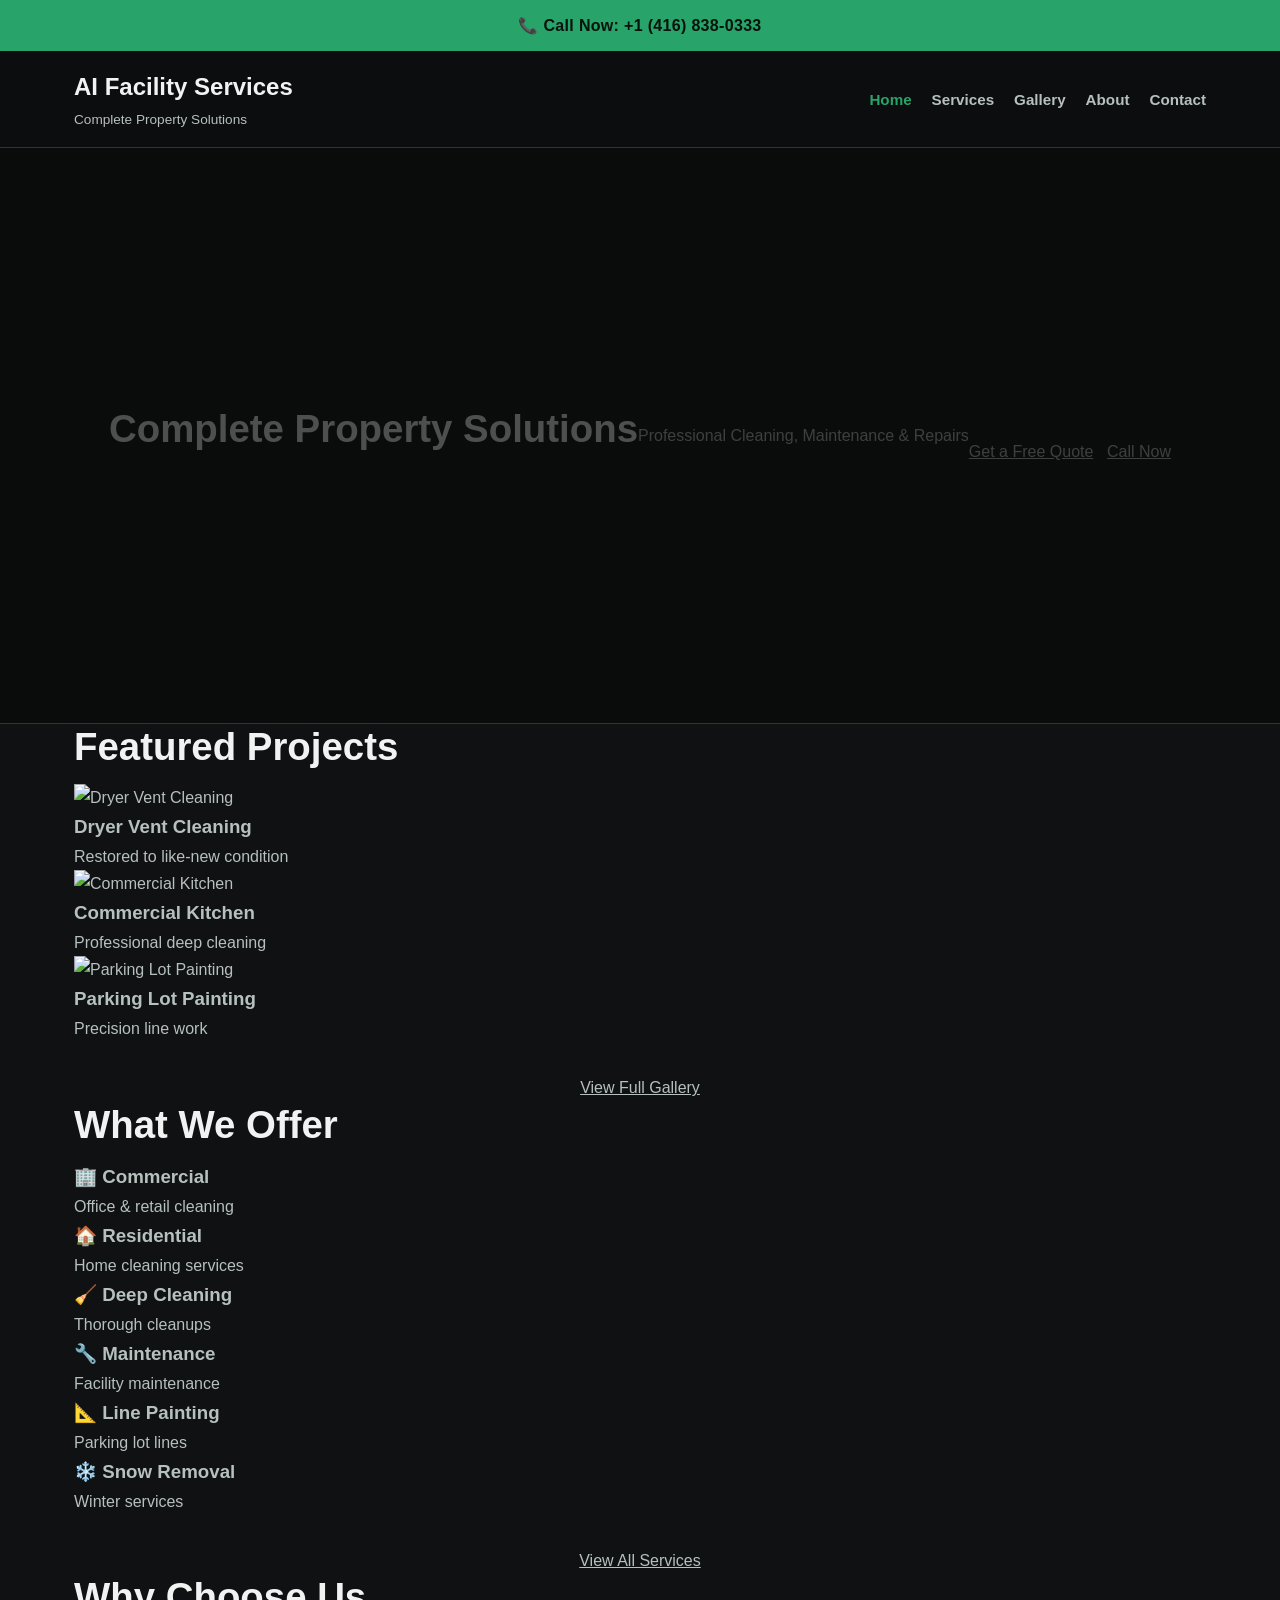
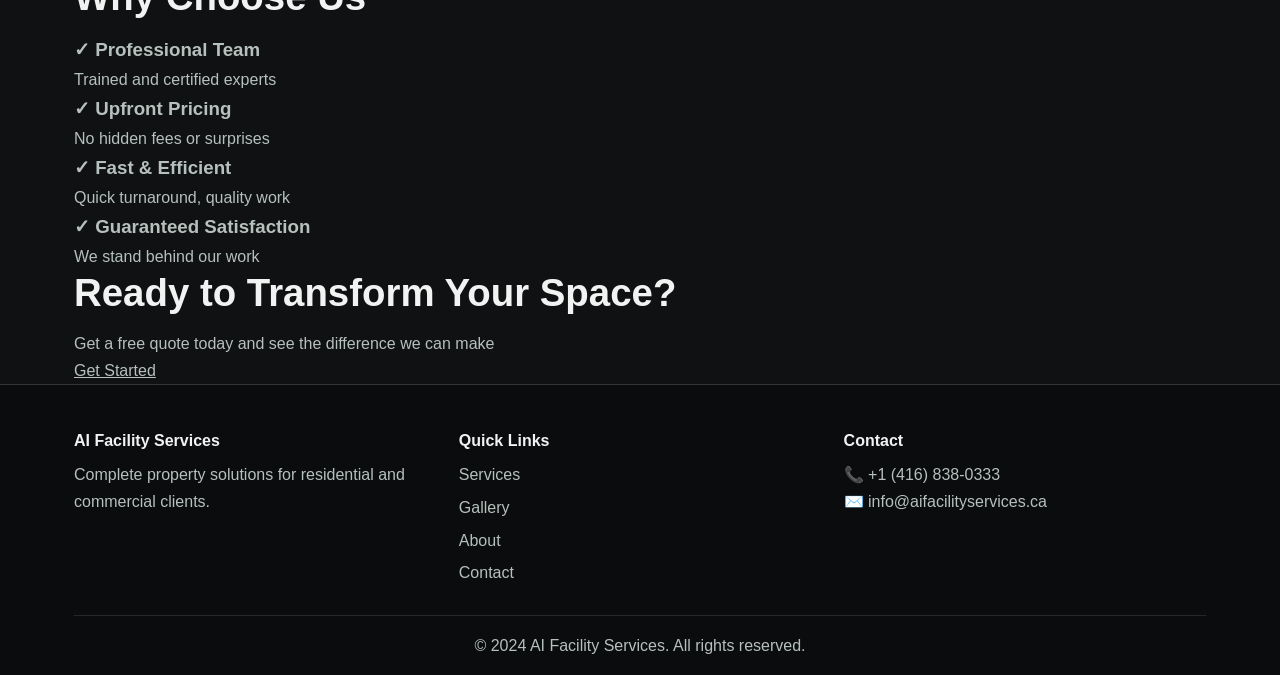
==== index.html @ cb323d96 "chore: point Pages metadata to github.io Co-authored-by: aifacilityservices <328469433+aifacilityser" ====
<!DOCTYPE html>
<html lang="en">
<head>
    <meta charset="UTF-8">
    <meta name="viewport" content="width=device-width, initial-scale=1.0">
    <meta name="description" content="AI Facility Services - Complete property cleaning, maintenance & repairs for residential and commercial clients in the Greater Toronto Area.">
    <meta name="keywords" content="cleaning services, facility maintenance, commercial cleaning, residential cleaning, Toronto, GTA">
    <meta name="author" content="AI Facility Services">
    
    <!-- Open Graph Meta Tags -->
    <meta property="og:title" content="AI Facility Services - Complete Property Solutions">
    <meta property="og:description" content="Professional cleaning, maintenance & repairs for residential and commercial properties in the GTA.">
    <meta property="og:type" content="business.business">
    <meta property="og:url" content="https://aifacilityservices.github.io">
    <meta property="og:site_name" content="AI Facility Services">
    
    <!-- Schema Markup -->
    <script type="application/ld+json">
    {
      "@context": "https://schema.org",
      "@type": "LocalBusiness",
      "name": "AI Facility Services",
      "description": "Complete property cleaning and maintenance services",
      "address": {
        "@type": "PostalAddress",
        "addressRegion": "ON",
        "addressCountry": "CA"
      },
      "telephone": "+1-416-838-0333",
      "email": "info@aifacilityservices.ca",
      "areaServed": ["Toronto", "Greater Toronto Area", "Ontario"],
      "priceRange": "$$"
    }
    </script>

    <title>AI Facility Services - Complete Property Solutions in Toronto</title>
    <link rel="stylesheet" href="css/style.css">
</head>
<body>
    <div class="header-contact">
        <a href="tel:+14168380333">📞 Call Now: +1 (416) 838-0333</a>
    </div>

    <header>
        <nav>
            <div class="logo">
                <h1>AI Facility Services</h1>
                <p class="tagline">Complete Property Solutions</p>
            </div>
            <ul class="nav-menu">
                <li><a href="index.html" class="active">Home</a></li>
                <li><a href="services.html">Services</a></li>
                <li><a href="gallery.html">Gallery</a></li>
                <li><a href="about.html">About</a></li>
                <li><a href="contact.html">Contact</a></li>
            </ul>
        </nav>
    </header>

    <section class="hero">
        <h2>Complete Property Solutions</h2>
        <p>Professional Cleaning, Maintenance & Repairs</p>
        <div class="hero-buttons">
            <a href="contact.html" class="cta-button">Get a Free Quote</a>
            <a href="tel:+14168380333" class="cta-button-secondary">Call Now</a>
        </div>
    </section>

    <section class="featured-work">
        <div class="container">
            <h2>Featured Projects</h2>
            <div class="featured-grid">
                <div class="featured-item">
                    <img src="https://via.placeholder.com/500x350?text=Dryer+Vent+Cleaning" alt="Dryer Vent Cleaning">
                    <h3>Dryer Vent Cleaning</h3>
                    <p>Restored to like-new condition</p>
                </div>
                <div class="featured-item">
                    <img src="https://via.placeholder.com/500x350?text=Commercial+Kitchen" alt="Commercial Kitchen">
                    <h3>Commercial Kitchen</h3>
                    <p>Professional deep cleaning</p>
                </div>
                <div class="featured-item">
                    <img src="https://via.placeholder.com/500x350?text=Parking+Lot+Painting" alt="Parking Lot Painting">
                    <h3>Parking Lot Painting</h3>
                    <p>Precision line work</p>
                </div>
            </div>
            <div style="text-align: center; margin-top: 2rem;">
                <a href="gallery.html" class="cta-button">View Full Gallery</a>
            </div>
        </div>
    </section>

    <section class="quick-services">
        <div class="container">
            <h2>What We Offer</h2>
            <div class="services-preview">
                <div class="service-preview">
                    <h3>🏢 Commercial</h3>
                    <p>Office & retail cleaning</p>
                </div>
                <div class="service-preview">
                    <h3>🏠 Residential</h3>
                    <p>Home cleaning services</p>
                </div>
                <div class="service-preview">
                    <h3>🧹 Deep Cleaning</h3>
                    <p>Thorough cleanups</p>
                </div>
                <div class="service-preview">
                    <h3>🔧 Maintenance</h3>
                    <p>Facility maintenance</p>
                </div>
                <div class="service-preview">
                    <h3>📐 Line Painting</h3>
                    <p>Parking lot lines</p>
                </div>
                <div class="service-preview">
                    <h3>❄️ Snow Removal</h3>
                    <p>Winter services</p>
                </div>
            </div>
            <div style="text-align: center; margin-top: 2rem;">
                <a href="services.html" class="cta-button">View All Services</a>
            </div>
        </div>
    </section>

    <section class="why-choose-us">
        <div class="container">
            <h2>Why Choose Us</h2>
            <div class="benefits">
                <div class="benefit-card">
                    <h3>✓ Professional Team</h3>
                    <p>Trained and certified experts</p>
                </div>
                <div class="benefit-card">
                    <h3>✓ Upfront Pricing</h3>
                    <p>No hidden fees or surprises</p>
                </div>
                <div class="benefit-card">
                    <h3>✓ Fast & Efficient</h3>
                    <p>Quick turnaround, quality work</p>
                </div>
                <div class="benefit-card">
                    <h3>✓ Guaranteed Satisfaction</h3>
                    <p>We stand behind our work</p>
                </div>
            </div>
        </div>
    </section>

    <section class="cta-section">
        <div class="container">
            <h2>Ready to Transform Your Space?</h2>
            <p>Get a free quote today and see the difference we can make</p>
            <a href="contact.html" class="cta-button">Get Started</a>
        </div>
    </section>

    <footer>
        <div class="container">
            <div class="footer-content">
                <div class="footer-section">
                    <h4>AI Facility Services</h4>
                    <p>Complete property solutions for residential and commercial clients.</p>
                </div>
                <div class="footer-section">
                    <h4>Quick Links</h4>
                    <ul>
                        <li><a href="services.html">Services</a></li>
                        <li><a href="gallery.html">Gallery</a></li>
                        <li><a href="about.html">About</a></li>
                        <li><a href="contact.html">Contact</a></li>
                    </ul>
                </div>
                <div class="footer-section">
                    <h4>Contact</h4>
                    <p><a href="tel:+14168380333">📞 +1 (416) 838-0333</a></p>
                    <p><a href="mailto:info@aifacilityservices.ca">✉️ info@aifacilityservices.ca</a></p>
                </div>
            </div>
            <div class="footer-bottom">
                <p>&copy; 2024 AI Facility Services. All rights reserved.</p>
            </div>
        </div>
    </footer>
</body>
</html>
---- css/style.css ----
:root {
    --bg-primary: #0f1112;
    --bg-secondary: #171a1c;
    --bg-tertiary: #1f2326;
    --text-primary: #f0f3f2;
    --text-secondary: #b6c0bc;
    --accent: #28a36a;
    --accent-dark: #1f7f53;
    --border: #2e3438;
    --shadow: 0 12px 35px rgba(0, 0, 0, 0.32);
}

* {
    margin: 0;
    padding: 0;
    box-sizing: border-box;
}

body {
    font-family: 'Segoe UI', Tahoma, Geneva, Verdana, sans-serif;
    line-height: 1.7;
    background: var(--bg-primary);
    color: var(--text-secondary);
}

a {
    color: inherit;
}

.container {
    max-width: 1180px;
    margin: 0 auto;
    padding: 0 1.5rem;
}

.header-contact {
    background: var(--accent);
    color: #07130d;
    text-align: center;
    padding: 0.75rem 1rem;
    font-weight: 700;
    letter-spacing: 0.02em;
}

.header-contact a {
    text-decoration: none;
}

header {
    background: rgba(12, 14, 15, 0.95);
    border-bottom: 1px solid var(--border);
    position: sticky;
    top: 0;
    z-index: 100;
    backdrop-filter: blur(8px);
}

header nav {
    max-width: 1180px;
    margin: 0 auto;
    padding: 1rem 1.5rem;
    display: flex;
    align-items: center;
    justify-content: space-between;
    gap: 1rem;
}

.logo h1 {
    color: var(--text-primary);
    font-size: 1.5rem;
    font-weight: 700;
}

.tagline {
    color: var(--text-secondary);
    font-size: 0.85rem;
}

.nav-menu {
    list-style: none;
    display: flex;
    align-items: center;
    gap: 1.25rem;
}

.nav-menu a {
    text-decoration: none;
    color: var(--text-secondary);
    font-weight: 600;
    font-size: 0.95rem;
    transition: color 0.25s ease;
}

.nav-menu a:hover,
.nav-menu a.active {
    color: var(--accent);
}

.nav-menu a:focus-visible {
    color: var(--accent);
    outline: 2px solid var(--accent);
    outline-offset: 3px;
    border-radius: 0.25rem;
}

.hero,
.page-hero {
    --hero-image: url('https://images.unsplash.com/photo-1520607162513-77705c0f0d4a?auto=format&fit=crop&w=1800&q=80');
    position: relative;
    min-height: 64vh;
    padding: 6rem 1.5rem;
    display: flex;
    align-items: center;
    justify-content: center;
    text-align: center;
    overflow: hidden;
    border-bottom: 1px solid var(--border);
}

.hero-home {
    --hero-image: url('https://images.unsplash.com/photo-1520607162513-77705c0f0d4a?auto=format&fit=crop&w=1800&q=80');
}

.hero::before,
.page-hero::before {
    content: "";
    position: absolute;
    inset: 0;
    background-image: linear-gradient(rgba(7, 10, 9, 0.7), rgba(7, 10, 9, 0.7)), var(--hero-image);
    background-size: cover;
    background-position: center;
}

.hero-content {
    position: relative;
    z-index: 1;
    max-width: 800px;
}

.eyebrow {
    color: #8ad8af;
    text-transform: uppercase;
    letter-spacing: 0.12em;
    font-size: 0.82rem;
    font-weight: 700;
    margin-bottom: 0.85rem;
}

.hero-content h2 {
    color: #ffffff;
    font-size: clamp(2rem, 4.5vw, 3.4rem);
    line-height: 1.15;
    margin-bottom: 1rem;
}

.hero-content p {
    color: #d8e2de;
    font-size: 1.1rem;
}

.hero-buttons {
    display: flex;
    justify-content: center;
    flex-wrap: wrap;
    gap: 0.85rem;
    margin-top: 2rem;
}

.btn {
    display: inline-block;
    padding: 0.9rem 1.5rem;
    border-radius: 0.45rem;
    border: 1px solid transparent;
    text-decoration: none;
    font-weight: 700;
    transition: all 0.25s ease;
}

.btn-primary {
    background: var(--accent);
    color: #07130d;
}

.btn-primary:hover {
    background: #34b978;
    transform: translateY(-1px);
}

.btn-secondary {
    background: transparent;
    border-color: #89bfa2;
    color: #d9efe3;
}

.btn-secondary:hover {
    border-color: var(--accent);
    color: #ffffff;
}

.btn:focus-visible,
.form-submit:focus-visible {
    outline: 2px solid #8ad8af;
    outline-offset: 3px;
}

.section {
    padding: 4.5rem 0;
}

.section-dark {
    background: var(--bg-primary);
}

.section-light {
    background: var(--bg-secondary);
}

.section-cta {
    background: linear-gradient(135deg, #131718 0%, #1d3326 100%);
    text-align: center;
    border-top: 1px solid var(--border);
    border-bottom: 1px solid var(--border);
}

.section-heading {
    max-width: 760px;
    margin: 0 auto 2.4rem;
    text-align: center;
}

h2 {
    color: var(--text-primary);
    font-size: clamp(1.9rem, 3vw, 2.5rem);
    line-height: 1.2;
    margin-bottom: 0.85rem;
}

.section-heading p,
.section-cta p,
p {
    color: var(--text-secondary);
}

.stats-grid,
.service-grid,
.media-grid {
    display: grid;
    grid-template-columns: repeat(auto-fit, minmax(230px, 1fr));
    gap: 1.25rem;
}

.media-grid.two-col {
    grid-template-columns: repeat(auto-fit, minmax(280px, 1fr));
}

.stat-card,
.service-card,
.media-card,
.contact-form,
.contact-panel {
    background: var(--bg-tertiary);
    border: 1px solid var(--border);
    border-radius: 0.8rem;
    box-shadow: var(--shadow);
}

.stat-card,
.service-card {
    padding: 1.4rem;
}

.stat-card h3,
.service-card h3,
.media-content h3 {
    color: var(--text-primary);
    margin-bottom: 0.45rem;
}

.service-card {
    border-top: 3px solid var(--accent);
}

.media-card {
    overflow: hidden;
}

.media-card img {
    width: 100%;
    height: 220px;
    object-fit: cover;
    display: block;
}

.media-card.compact img {
    height: 180px;
}

.media-content {
    padding: 1.2rem;
}

.centered-action {
    text-align: center;
    margin-top: 2rem;
}

.split-layout,
.contact-layout {
    display: grid;
    grid-template-columns: repeat(2, minmax(0, 1fr));
    gap: 1.5rem;
    align-items: start;
}

.feature-list {
    margin: 1rem 0 0 1.1rem;
    color: var(--text-secondary);
}

.contact-panel {
    padding: 1.5rem;
}

.contact-info-list {
    margin: 1rem 0 1.5rem;
}

.contact-info-list a {
    color: #97e2ba;
    text-decoration: none;
}

.contact-info-list a:hover {
    text-decoration: underline;
}

.contact-form {
    padding: 1.5rem;
}

.form-group {
    margin-bottom: 1rem;
}

.form-group label {
    display: block;
    color: #dbe6e1;
    margin-bottom: 0.35rem;
    font-weight: 600;
}

.form-group input,
.form-group select,
.form-group textarea {
    width: 100%;
    background: #131617;
    border: 1px solid #3a4145;
    border-radius: 0.45rem;
    padding: 0.75rem;
    color: #ecf4f0;
    font: inherit;
}

.form-group input:focus,
.form-group select:focus,
.form-group textarea:focus {
    outline: none;
    border-color: var(--accent);
    box-shadow: 0 0 0 2px rgba(40, 163, 106, 0.18);
}

.form-group textarea {
    min-height: 130px;
    resize: vertical;
}

.form-submit {
    width: 100%;
    border: none;
    border-radius: 0.45rem;
    background: var(--accent);
    color: #07130d;
    font-weight: 700;
    font-size: 1rem;
    padding: 0.9rem;
    cursor: pointer;
    transition: background 0.25s ease;
}

.form-submit:hover {
    background: #34b978;
}

.form-note {
    margin-top: 0.9rem;
    font-size: 0.92rem;
}

.noscript-contact-note {
    display: block;
}

.endpoint-form {
    display: none;
}

.form-note a {
    color: #97e2ba;
    text-decoration: none;
}

.form-note a:hover {
    text-decoration: underline;
}

.hidden-field {
    position: absolute;
    left: -10000px;
    width: 1px;
    height: 1px;
    opacity: 0;
}

footer {
    background: #0a0c0d;
    border-top: 1px solid var(--border);
    padding: 2.6rem 0 1rem;
}

.footer-content {
    display: grid;
    grid-template-columns: repeat(auto-fit, minmax(210px, 1fr));
    gap: 1.4rem;
}

.footer-section h4 {
    color: var(--text-primary);
    margin-bottom: 0.45rem;
}

.footer-section p,
.footer-section a {
    color: var(--text-secondary);
    text-decoration: none;
}

.footer-section ul {
    list-style: none;
}

.footer-section li {
    margin-bottom: 0.35rem;
}

.footer-section a:hover {
    color: var(--accent);
}

.footer-bottom {
    margin-top: 1.4rem;
    padding-top: 1rem;
    border-top: 1px solid #23282b;
    color: #8f9894;
    text-align: center;
}

@media (max-width: 900px) {
    header nav {
        flex-direction: column;
        align-items: flex-start;
    }

    .nav-menu {
        flex-wrap: wrap;
    }

    .split-layout,
    .contact-layout {
        grid-template-columns: 1fr;
    }
}

@media (max-width: 640px) {
    .hero,
    .page-hero {
        min-height: 56vh;
        padding: 5rem 1rem;
    }

    .hero-buttons {
        flex-direction: column;
        align-items: stretch;
    }

    .btn {
        text-align: center;
    }
}
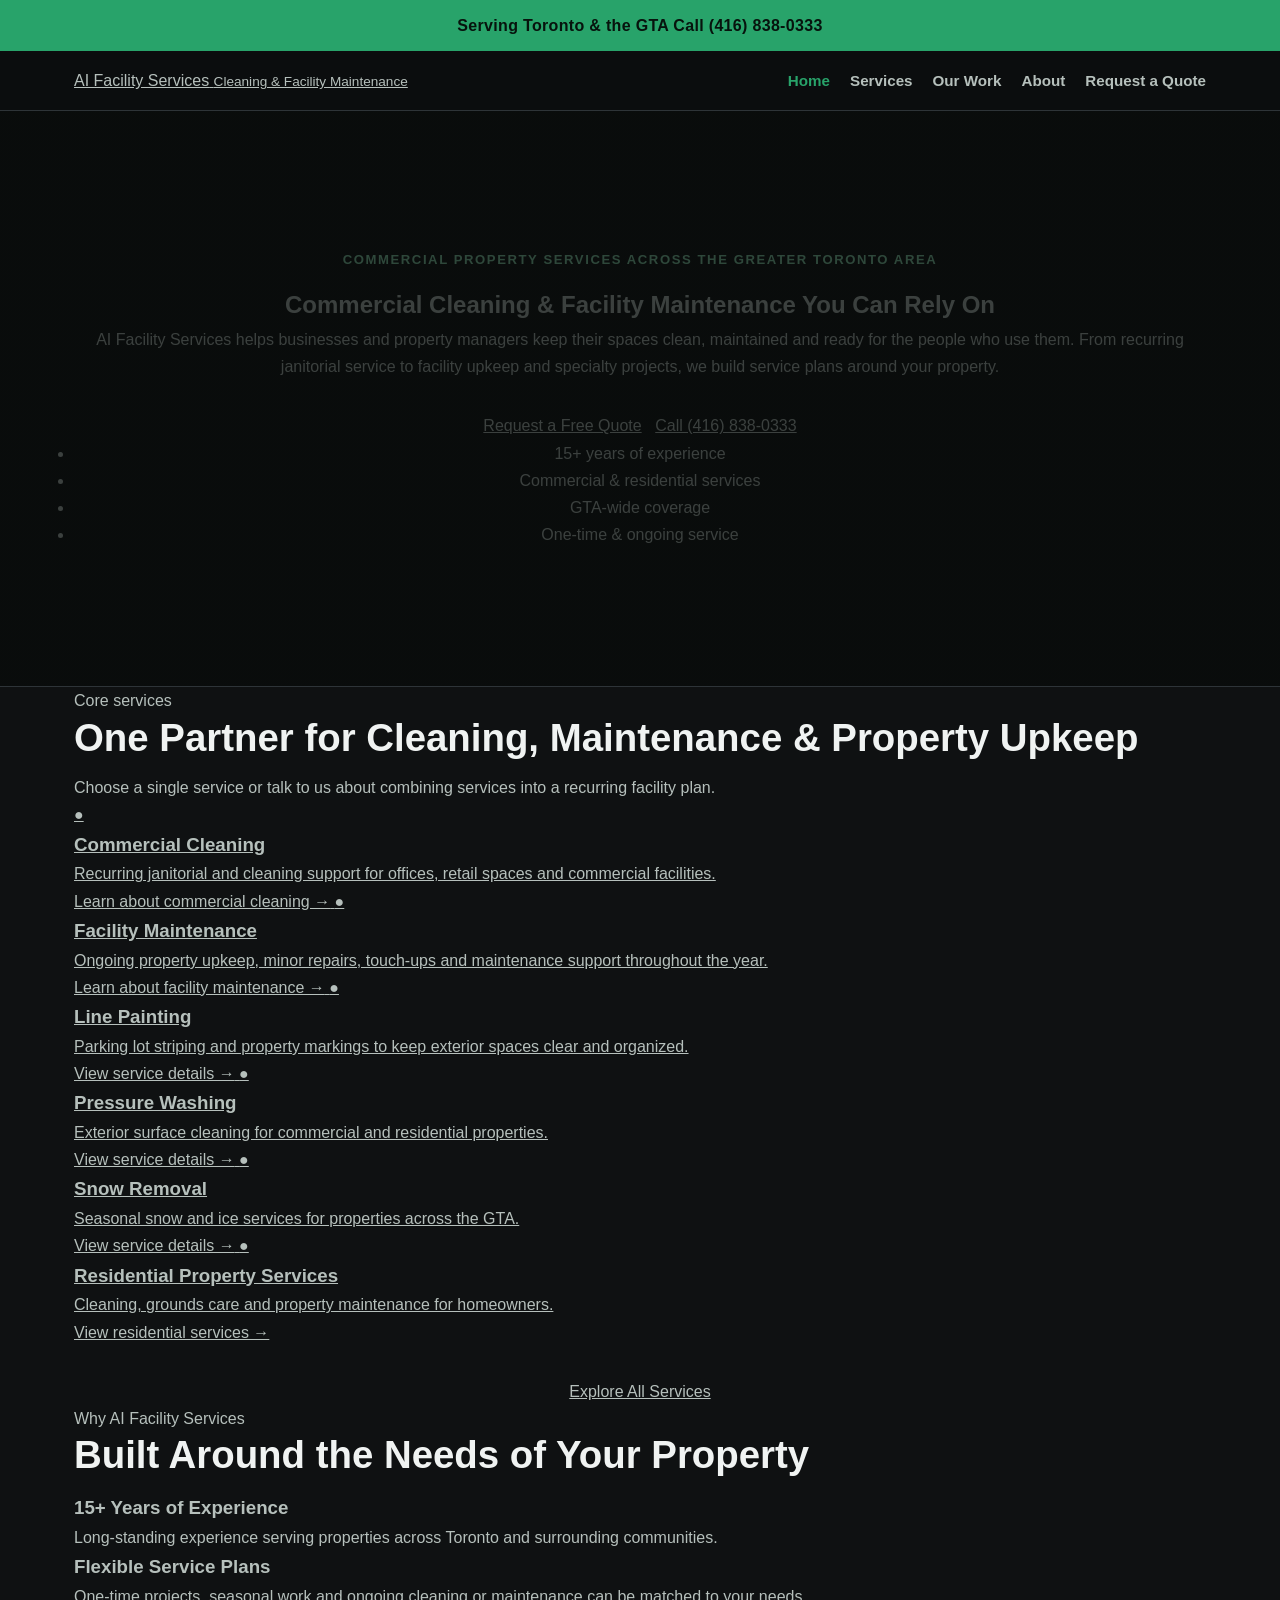
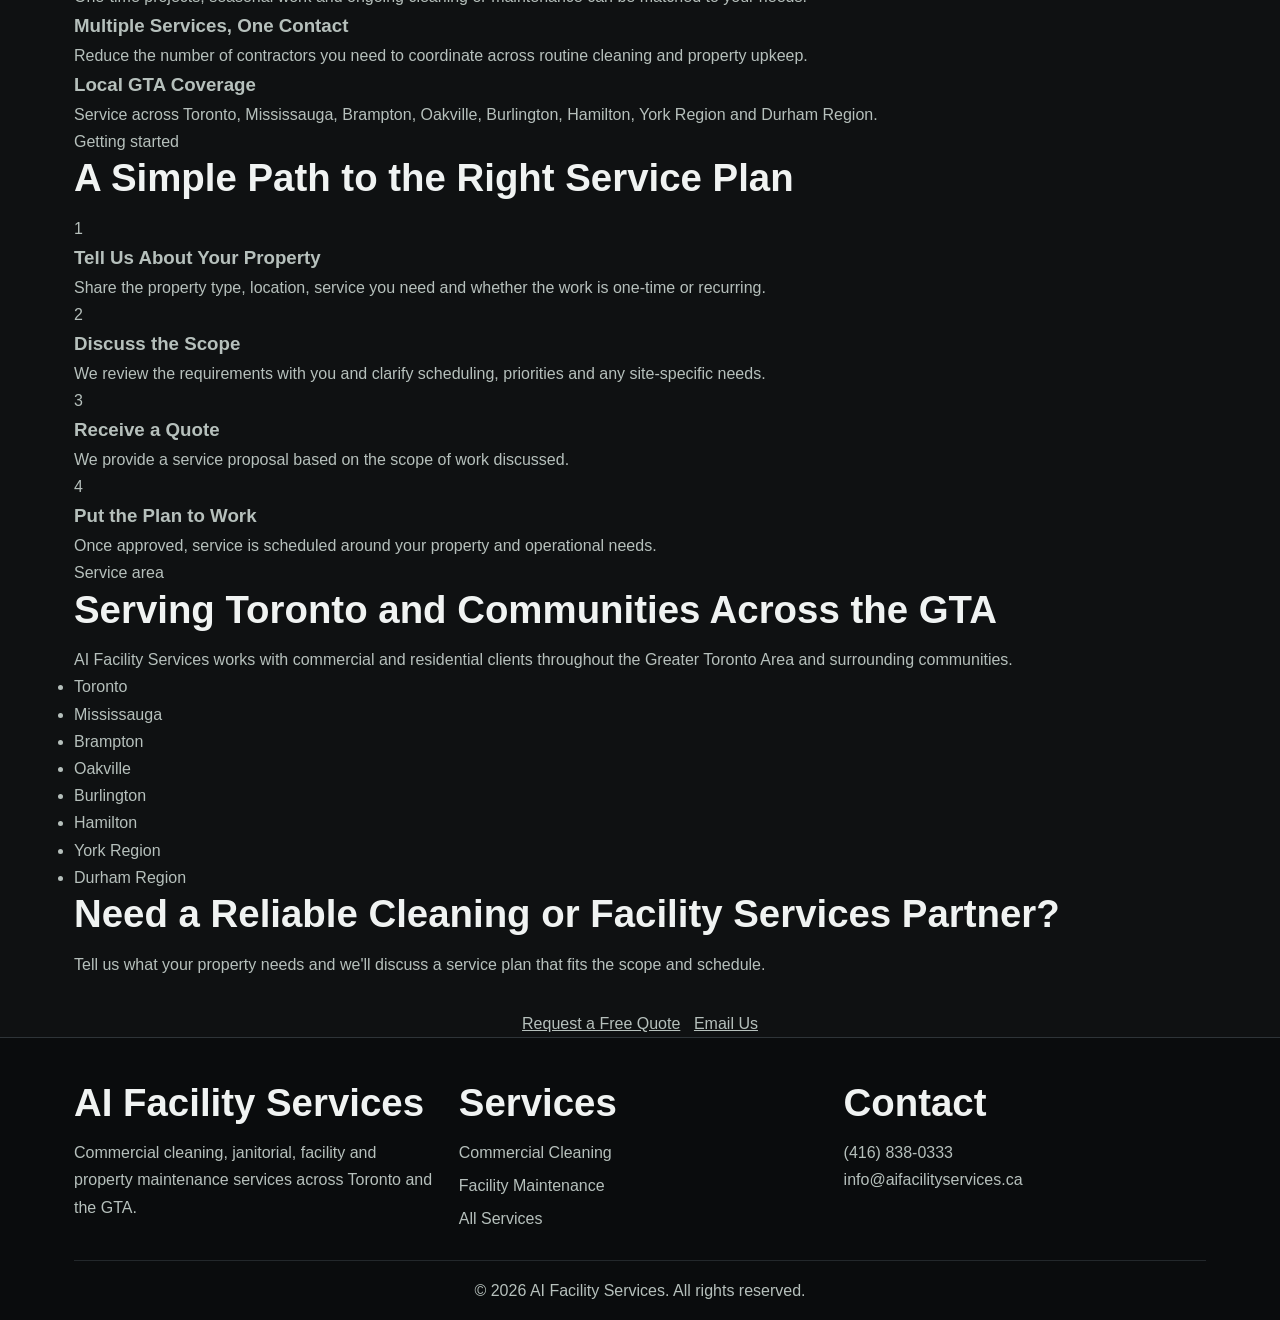
==== commit cd5d7b33: "Rewrite homepage for local SEO and lead conversion" ====
--- a/index.html
+++ b/index.html
@@ -1,188 +1,220 @@
 <!DOCTYPE html>
-<html lang="en">
+<html lang="en-CA">
 <head>
     <meta charset="UTF-8">
     <meta name="viewport" content="width=device-width, initial-scale=1.0">
-    <meta name="description" content="AI Facility Services - Complete property cleaning, maintenance & repairs for residential and commercial clients in the Greater Toronto Area.">
-    <meta name="keywords" content="cleaning services, facility maintenance, commercial cleaning, residential cleaning, Toronto, GTA">
+    <meta name="description" content="AI Facility Services provides commercial cleaning, janitorial and facility maintenance services across Toronto and the GTA, backed by 15+ years of experience.">
     <meta name="author" content="AI Facility Services">
-    
-    <!-- Open Graph Meta Tags -->
-    <meta property="og:title" content="AI Facility Services - Complete Property Solutions">
-    <meta property="og:description" content="Professional cleaning, maintenance & repairs for residential and commercial properties in the GTA.">
-    <meta property="og:type" content="business.business">
-    <meta property="og:url" content="https://aifacilityservices.github.io">
+    <link rel="canonical" href="https://aifacilityservices.ca/">
+
+    <meta property="og:title" content="Commercial Cleaning & Facility Maintenance GTA | AI Facility Services">
+    <meta property="og:description" content="Commercial cleaning, janitorial and facility maintenance services across Toronto and the Greater Toronto Area.">
+    <meta property="og:type" content="website">
+    <meta property="og:url" content="https://aifacilityservices.ca/">
     <meta property="og:site_name" content="AI Facility Services">
-    
-    <!-- Schema Markup -->
+
     <script type="application/ld+json">
     {
       "@context": "https://schema.org",
       "@type": "LocalBusiness",
       "name": "AI Facility Services",
-      "description": "Complete property cleaning and maintenance services",
+      "url": "https://aifacilityservices.ca/",
+      "telephone": "+1-416-838-0333",
+      "email": "info@aifacilityservices.ca",
+      "description": "Commercial cleaning, janitorial, facility and property maintenance services serving Toronto and the Greater Toronto Area.",
       "address": {
         "@type": "PostalAddress",
         "addressRegion": "ON",
         "addressCountry": "CA"
       },
-      "telephone": "+1-416-838-0333",
-      "email": "info@aifacilityservices.ca",
-      "areaServed": ["Toronto", "Greater Toronto Area", "Ontario"],
-      "priceRange": "$$"
+      "areaServed": [
+        "Toronto", "Mississauga", "Brampton", "Oakville", "Burlington", "Hamilton", "York Region", "Durham Region"
+      ],
+      "serviceType": [
+        "Commercial Cleaning", "Janitorial Services", "Facility Maintenance", "Pressure Washing", "Line Painting", "Property Maintenance", "Snow Removal"
+      ]
     }
     </script>
 
-    <title>AI Facility Services - Complete Property Solutions in Toronto</title>
+    <title>Commercial Cleaning & Facility Maintenance GTA | AI Facility Services</title>
     <link rel="stylesheet" href="css/style.css">
 </head>
 <body>
     <div class="header-contact">
-        <a href="tel:+14168380333">📞 Call Now: +1 (416) 838-0333</a>
+        <span>Serving Toronto & the GTA</span>
+        <a href="tel:+14168380333">Call (416) 838-0333</a>
     </div>
 
     <header>
-        <nav>
-            <div class="logo">
-                <h1>AI Facility Services</h1>
-                <p class="tagline">Complete Property Solutions</p>
-            </div>
+        <nav aria-label="Main navigation">
+            <a class="brand" href="index.html" aria-label="AI Facility Services home">
+                <span class="brand-name">AI Facility Services</span>
+                <span class="tagline">Cleaning & Facility Maintenance</span>
+            </a>
             <ul class="nav-menu">
                 <li><a href="index.html" class="active">Home</a></li>
                 <li><a href="services.html">Services</a></li>
-                <li><a href="gallery.html">Gallery</a></li>
+                <li><a href="gallery.html">Our Work</a></li>
                 <li><a href="about.html">About</a></li>
-                <li><a href="contact.html">Contact</a></li>
+                <li><a href="contact.html" class="nav-cta">Request a Quote</a></li>
             </ul>
         </nav>
     </header>
 
-    <section class="hero">
-        <h2>Complete Property Solutions</h2>
-        <p>Professional Cleaning, Maintenance & Repairs</p>
-        <div class="hero-buttons">
-            <a href="contact.html" class="cta-button">Get a Free Quote</a>
-            <a href="tel:+14168380333" class="cta-button-secondary">Call Now</a>
-        </div>
-    </section>
-
-    <section class="featured-work">
-        <div class="container">
-            <h2>Featured Projects</h2>
-            <div class="featured-grid">
-                <div class="featured-item">
-                    <img src="https://via.placeholder.com/500x350?text=Dryer+Vent+Cleaning" alt="Dryer Vent Cleaning">
-                    <h3>Dryer Vent Cleaning</h3>
-                    <p>Restored to like-new condition</p>
-                </div>
-                <div class="featured-item">
-                    <img src="https://via.placeholder.com/500x350?text=Commercial+Kitchen" alt="Commercial Kitchen">
-                    <h3>Commercial Kitchen</h3>
-                    <p>Professional deep cleaning</p>
-                </div>
-                <div class="featured-item">
-                    <img src="https://via.placeholder.com/500x350?text=Parking+Lot+Painting" alt="Parking Lot Painting">
-                    <h3>Parking Lot Painting</h3>
-                    <p>Precision line work</p>
-                </div>
-            </div>
-            <div style="text-align: center; margin-top: 2rem;">
-                <a href="gallery.html" class="cta-button">View Full Gallery</a>
-            </div>
-        </div>
-    </section>
-
-    <section class="quick-services">
-        <div class="container">
-            <h2>What We Offer</h2>
-            <div class="services-preview">
-                <div class="service-preview">
-                    <h3>🏢 Commercial</h3>
-                    <p>Office & retail cleaning</p>
-                </div>
-                <div class="service-preview">
-                    <h3>🏠 Residential</h3>
-                    <p>Home cleaning services</p>
-                </div>
-                <div class="service-preview">
-                    <h3>🧹 Deep Cleaning</h3>
-                    <p>Thorough cleanups</p>
-                </div>
-                <div class="service-preview">
-                    <h3>🔧 Maintenance</h3>
-                    <p>Facility maintenance</p>
-                </div>
-                <div class="service-preview">
-                    <h3>📐 Line Painting</h3>
-                    <p>Parking lot lines</p>
-                </div>
-                <div class="service-preview">
-                    <h3>❄️ Snow Removal</h3>
-                    <p>Winter services</p>
-                </div>
-            </div>
-            <div style="text-align: center; margin-top: 2rem;">
-                <a href="services.html" class="cta-button">View All Services</a>
-            </div>
-        </div>
-    </section>
-
-    <section class="why-choose-us">
-        <div class="container">
-            <h2>Why Choose Us</h2>
-            <div class="benefits">
-                <div class="benefit-card">
-                    <h3>✓ Professional Team</h3>
-                    <p>Trained and certified experts</p>
-                </div>
-                <div class="benefit-card">
-                    <h3>✓ Upfront Pricing</h3>
-                    <p>No hidden fees or surprises</p>
-                </div>
-                <div class="benefit-card">
-                    <h3>✓ Fast & Efficient</h3>
-                    <p>Quick turnaround, quality work</p>
-                </div>
-                <div class="benefit-card">
-                    <h3>✓ Guaranteed Satisfaction</h3>
-                    <p>We stand behind our work</p>
-                </div>
-            </div>
-        </div>
-    </section>
-
-    <section class="cta-section">
-        <div class="container">
-            <h2>Ready to Transform Your Space?</h2>
-            <p>Get a free quote today and see the difference we can make</p>
-            <a href="contact.html" class="cta-button">Get Started</a>
-        </div>
-    </section>
+    <main>
+        <section class="hero">
+            <div class="container hero-inner">
+                <p class="eyebrow">Commercial property services across the Greater Toronto Area</p>
+                <h1>Commercial Cleaning & Facility Maintenance You Can Rely On</h1>
+                <p class="hero-lead">AI Facility Services helps businesses and property managers keep their spaces clean, maintained and ready for the people who use them. From recurring janitorial service to facility upkeep and specialty projects, we build service plans around your property.</p>
+                <div class="hero-buttons">
+                    <a href="contact.html" class="cta-button">Request a Free Quote</a>
+                    <a href="tel:+14168380333" class="cta-button-secondary">Call (416) 838-0333</a>
+                </div>
+                <ul class="trust-list" aria-label="Company highlights">
+                    <li>15+ years of experience</li>
+                    <li>Commercial & residential services</li>
+                    <li>GTA-wide coverage</li>
+                    <li>One-time & ongoing service</li>
+                </ul>
+            </div>
+        </section>
+
+        <section class="quick-services">
+            <div class="container">
+                <p class="section-kicker">Core services</p>
+                <h2>One Partner for Cleaning, Maintenance & Property Upkeep</h2>
+                <p class="section-intro">Choose a single service or talk to us about combining services into a recurring facility plan.</p>
+                <div class="services-preview">
+                    <a class="service-preview" href="commercial-cleaning.html">
+                        <span class="service-icon" aria-hidden="true">●</span>
+                        <h3>Commercial Cleaning</h3>
+                        <p>Recurring janitorial and cleaning support for offices, retail spaces and commercial facilities.</p>
+                        <span class="text-link">Learn about commercial cleaning →</span>
+                    </a>
+                    <a class="service-preview" href="facility-maintenance.html">
+                        <span class="service-icon" aria-hidden="true">●</span>
+                        <h3>Facility Maintenance</h3>
+                        <p>Ongoing property upkeep, minor repairs, touch-ups and maintenance support throughout the year.</p>
+                        <span class="text-link">Learn about facility maintenance →</span>
+                    </a>
+                    <a class="service-preview" href="services.html#line-painting">
+                        <span class="service-icon" aria-hidden="true">●</span>
+                        <h3>Line Painting</h3>
+                        <p>Parking lot striping and property markings to keep exterior spaces clear and organized.</p>
+                        <span class="text-link">View service details →</span>
+                    </a>
+                    <a class="service-preview" href="services.html#pressure-washing">
+                        <span class="service-icon" aria-hidden="true">●</span>
+                        <h3>Pressure Washing</h3>
+                        <p>Exterior surface cleaning for commercial and residential properties.</p>
+                        <span class="text-link">View service details →</span>
+                    </a>
+                    <a class="service-preview" href="services.html#snow-removal">
+                        <span class="service-icon" aria-hidden="true">●</span>
+                        <h3>Snow Removal</h3>
+                        <p>Seasonal snow and ice services for properties across the GTA.</p>
+                        <span class="text-link">View service details →</span>
+                    </a>
+                    <a class="service-preview" href="services.html#residential">
+                        <span class="service-icon" aria-hidden="true">●</span>
+                        <h3>Residential Property Services</h3>
+                        <p>Cleaning, grounds care and property maintenance for homeowners.</p>
+                        <span class="text-link">View residential services →</span>
+                    </a>
+                </div>
+                <div class="centered-action">
+                    <a href="services.html" class="cta-button">Explore All Services</a>
+                </div>
+            </div>
+        </section>
+
+        <section class="why-choose-us">
+            <div class="container">
+                <p class="section-kicker light">Why AI Facility Services</p>
+                <h2>Built Around the Needs of Your Property</h2>
+                <div class="benefits">
+                    <div class="benefit-card">
+                        <h3>15+ Years of Experience</h3>
+                        <p>Long-standing experience serving properties across Toronto and surrounding communities.</p>
+                    </div>
+                    <div class="benefit-card">
+                        <h3>Flexible Service Plans</h3>
+                        <p>One-time projects, seasonal work and ongoing cleaning or maintenance can be matched to your needs.</p>
+                    </div>
+                    <div class="benefit-card">
+                        <h3>Multiple Services, One Contact</h3>
+                        <p>Reduce the number of contractors you need to coordinate across routine cleaning and property upkeep.</p>
+                    </div>
+                    <div class="benefit-card">
+                        <h3>Local GTA Coverage</h3>
+                        <p>Service across Toronto, Mississauga, Brampton, Oakville, Burlington, Hamilton, York Region and Durham Region.</p>
+                    </div>
+                </div>
+            </div>
+        </section>
+
+        <section class="process-section">
+            <div class="container">
+                <p class="section-kicker">Getting started</p>
+                <h2>A Simple Path to the Right Service Plan</h2>
+                <div class="process-grid">
+                    <div class="process-step"><span>1</span><h3>Tell Us About Your Property</h3><p>Share the property type, location, service you need and whether the work is one-time or recurring.</p></div>
+                    <div class="process-step"><span>2</span><h3>Discuss the Scope</h3><p>We review the requirements with you and clarify scheduling, priorities and any site-specific needs.</p></div>
+                    <div class="process-step"><span>3</span><h3>Receive a Quote</h3><p>We provide a service proposal based on the scope of work discussed.</p></div>
+                    <div class="process-step"><span>4</span><h3>Put the Plan to Work</h3><p>Once approved, service is scheduled around your property and operational needs.</p></div>
+                </div>
+            </div>
+        </section>
+
+        <section class="service-area-section">
+            <div class="container service-area-grid">
+                <div>
+                    <p class="section-kicker">Service area</p>
+                    <h2>Serving Toronto and Communities Across the GTA</h2>
+                    <p>AI Facility Services works with commercial and residential clients throughout the Greater Toronto Area and surrounding communities.</p>
+                </div>
+                <ul class="area-list">
+                    <li>Toronto</li><li>Mississauga</li><li>Brampton</li><li>Oakville</li><li>Burlington</li><li>Hamilton</li><li>York Region</li><li>Durham Region</li>
+                </ul>
+            </div>
+        </section>
+
+        <section class="cta-section">
+            <div class="container">
+                <h2>Need a Reliable Cleaning or Facility Services Partner?</h2>
+                <p>Tell us what your property needs and we'll discuss a service plan that fits the scope and schedule.</p>
+                <div class="hero-buttons">
+                    <a href="contact.html" class="cta-button cta-on-blue">Request a Free Quote</a>
+                    <a href="mailto:info@aifacilityservices.ca" class="cta-button-secondary">Email Us</a>
+                </div>
+            </div>
+        </section>
+    </main>
 
     <footer>
         <div class="container">
             <div class="footer-content">
                 <div class="footer-section">
-                    <h4>AI Facility Services</h4>
-                    <p>Complete property solutions for residential and commercial clients.</p>
+                    <h2>AI Facility Services</h2>
+                    <p>Commercial cleaning, janitorial, facility and property maintenance services across Toronto and the GTA.</p>
                 </div>
                 <div class="footer-section">
-                    <h4>Quick Links</h4>
+                    <h2>Services</h2>
                     <ul>
-                        <li><a href="services.html">Services</a></li>
-                        <li><a href="gallery.html">Gallery</a></li>
-                        <li><a href="about.html">About</a></li>
-                        <li><a href="contact.html">Contact</a></li>
+                        <li><a href="commercial-cleaning.html">Commercial Cleaning</a></li>
+                        <li><a href="facility-maintenance.html">Facility Maintenance</a></li>
+                        <li><a href="services.html">All Services</a></li>
                     </ul>
                 </div>
                 <div class="footer-section">
-                    <h4>Contact</h4>
-                    <p><a href="tel:+14168380333">📞 +1 (416) 838-0333</a></p>
-                    <p><a href="mailto:info@aifacilityservices.ca">✉️ info@aifacilityservices.ca</a></p>
+                    <h2>Contact</h2>
+                    <p><a href="tel:+14168380333">(416) 838-0333</a></p>
+                    <p><a href="mailto:info@aifacilityservices.ca">info@aifacilityservices.ca</a></p>
                 </div>
             </div>
             <div class="footer-bottom">
-                <p>&copy; 2024 AI Facility Services. All rights reserved.</p>
+                <p>&copy; 2026 AI Facility Services. All rights reserved.</p>
             </div>
         </div>
     </footer>
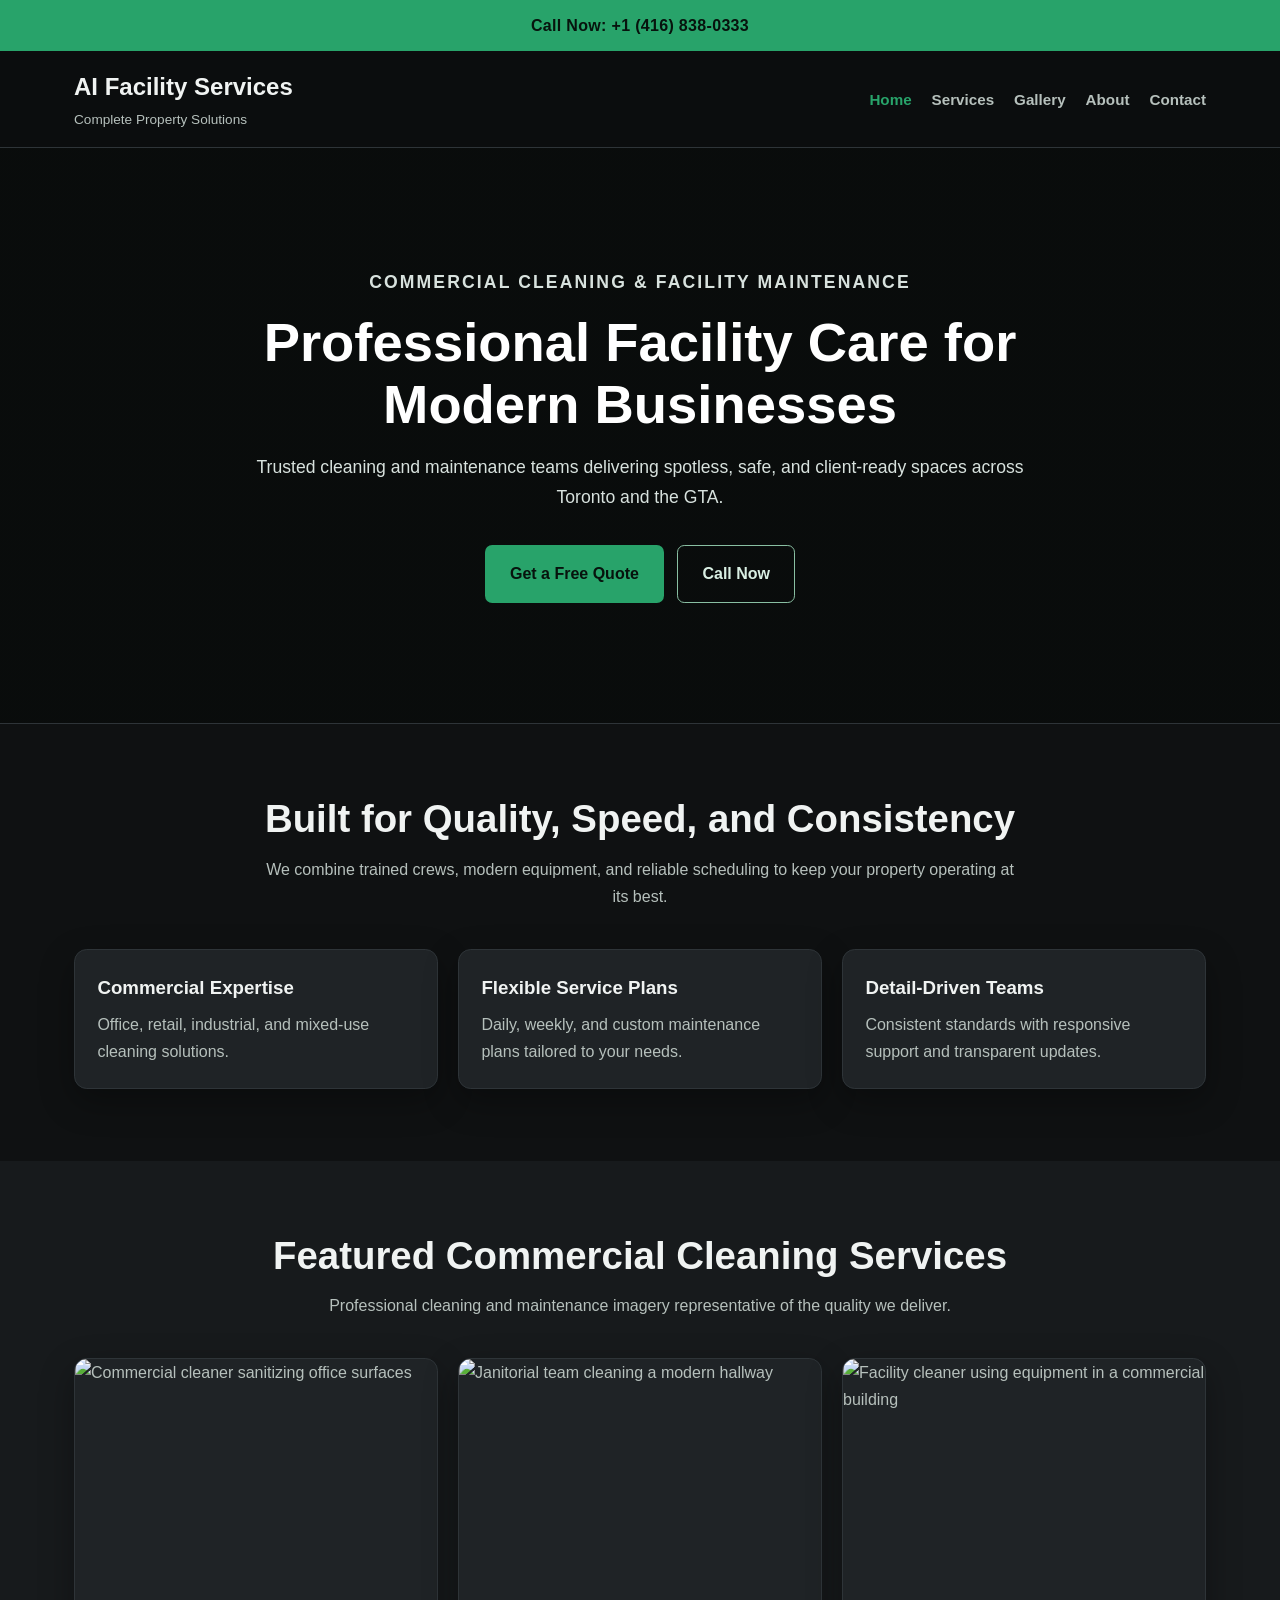
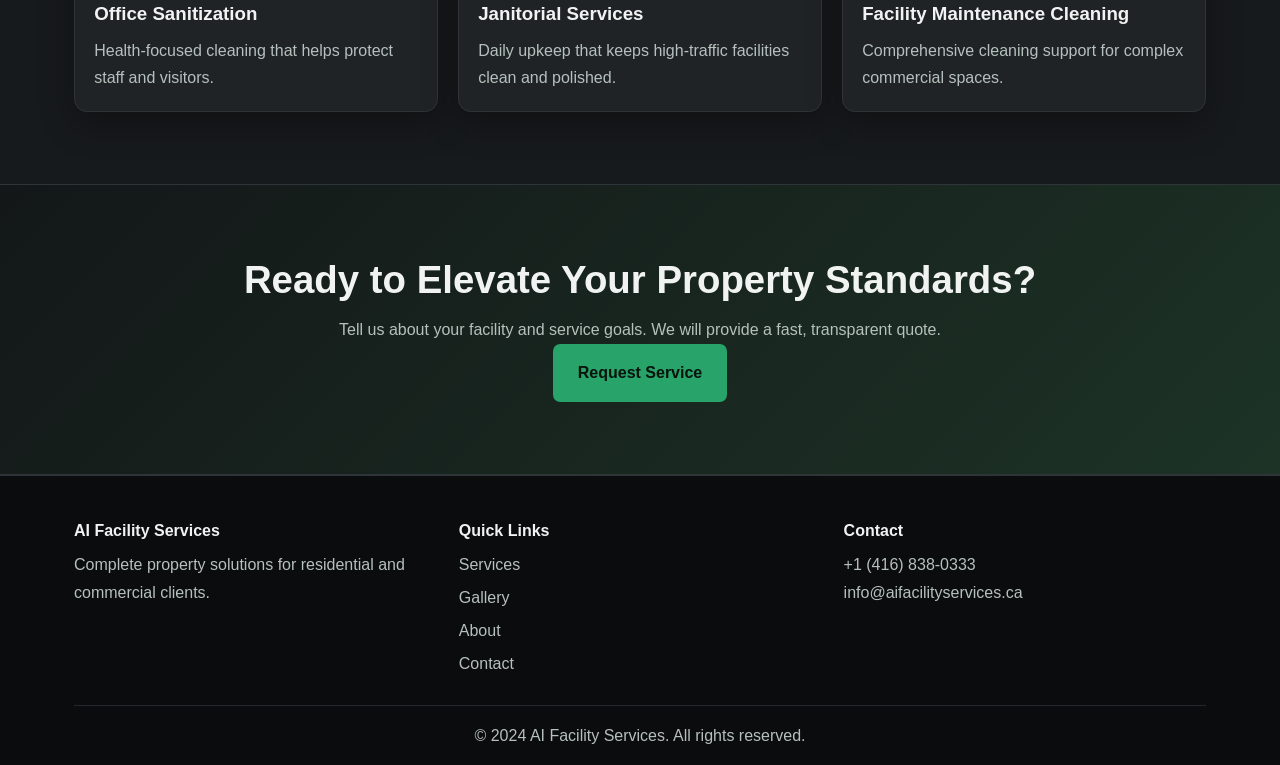
==== commit e53d2db8: "Merge pull request #1 from aifacilityservices/copilot/redesign-website-appearance Redesign site with" ====
--- a/index.html
+++ b/index.html
@@ -1,16 +1,16 @@
 <!DOCTYPE html>
-<html lang="en-CA">
+<html lang="en">
 <head>
     <meta charset="UTF-8">
     <meta name="viewport" content="width=device-width, initial-scale=1.0">
-    <meta name="description" content="AI Facility Services provides commercial cleaning, janitorial and facility maintenance services across Toronto and the GTA, backed by 15+ years of experience.">
+    <meta name="description" content="AI Facility Services - Complete property cleaning, maintenance & repairs for residential and commercial clients in the Greater Toronto Area.">
+    <meta name="keywords" content="cleaning services, facility maintenance, commercial cleaning, residential cleaning, Toronto, GTA">
     <meta name="author" content="AI Facility Services">
-    <link rel="canonical" href="https://aifacilityservices.ca/">
 
-    <meta property="og:title" content="Commercial Cleaning & Facility Maintenance GTA | AI Facility Services">
-    <meta property="og:description" content="Commercial cleaning, janitorial and facility maintenance services across Toronto and the Greater Toronto Area.">
-    <meta property="og:type" content="website">
-    <meta property="og:url" content="https://aifacilityservices.ca/">
+    <meta property="og:title" content="AI Facility Services - Complete Property Solutions">
+    <meta property="og:description" content="Professional cleaning, maintenance & repairs for residential and commercial properties in the GTA.">
+    <meta property="og:type" content="business.business">
+    <meta property="og:url" content="https://aifacilityservices.ca">
     <meta property="og:site_name" content="AI Facility Services">
 
     <script type="application/ld+json">
@@ -18,205 +18,144 @@
       "@context": "https://schema.org",
       "@type": "LocalBusiness",
       "name": "AI Facility Services",
-      "url": "https://aifacilityservices.ca/",
-      "telephone": "+1-416-838-0333",
-      "email": "info@aifacilityservices.ca",
-      "description": "Commercial cleaning, janitorial, facility and property maintenance services serving Toronto and the Greater Toronto Area.",
+      "description": "Complete property cleaning and maintenance services",
       "address": {
         "@type": "PostalAddress",
         "addressRegion": "ON",
         "addressCountry": "CA"
       },
-      "areaServed": [
-        "Toronto", "Mississauga", "Brampton", "Oakville", "Burlington", "Hamilton", "York Region", "Durham Region"
-      ],
-      "serviceType": [
-        "Commercial Cleaning", "Janitorial Services", "Facility Maintenance", "Pressure Washing", "Line Painting", "Property Maintenance", "Snow Removal"
-      ]
+      "telephone": "+1-416-838-0333",
+      "email": "info@aifacilityservices.ca",
+      "areaServed": ["Toronto", "Greater Toronto Area", "Ontario"],
+      "priceRange": "$$"
     }
     </script>
 
-    <title>Commercial Cleaning & Facility Maintenance GTA | AI Facility Services</title>
+    <title>AI Facility Services - Complete Property Solutions in Toronto</title>
     <link rel="stylesheet" href="css/style.css">
 </head>
 <body>
     <div class="header-contact">
-        <span>Serving Toronto & the GTA</span>
-        <a href="tel:+14168380333">Call (416) 838-0333</a>
+        <a href="tel:+14168380333">Call Now: +1 (416) 838-0333</a>
     </div>
 
     <header>
-        <nav aria-label="Main navigation">
-            <a class="brand" href="index.html" aria-label="AI Facility Services home">
-                <span class="brand-name">AI Facility Services</span>
-                <span class="tagline">Cleaning & Facility Maintenance</span>
-            </a>
+        <nav>
+            <div class="logo">
+                <h1>AI Facility Services</h1>
+                <p class="tagline">Complete Property Solutions</p>
+            </div>
             <ul class="nav-menu">
                 <li><a href="index.html" class="active">Home</a></li>
                 <li><a href="services.html">Services</a></li>
-                <li><a href="gallery.html">Our Work</a></li>
+                <li><a href="gallery.html">Gallery</a></li>
                 <li><a href="about.html">About</a></li>
-                <li><a href="contact.html" class="nav-cta">Request a Quote</a></li>
+                <li><a href="contact.html">Contact</a></li>
             </ul>
         </nav>
     </header>
 
-    <main>
-        <section class="hero">
-            <div class="container hero-inner">
-                <p class="eyebrow">Commercial property services across the Greater Toronto Area</p>
-                <h1>Commercial Cleaning & Facility Maintenance You Can Rely On</h1>
-                <p class="hero-lead">AI Facility Services helps businesses and property managers keep their spaces clean, maintained and ready for the people who use them. From recurring janitorial service to facility upkeep and specialty projects, we build service plans around your property.</p>
-                <div class="hero-buttons">
-                    <a href="contact.html" class="cta-button">Request a Free Quote</a>
-                    <a href="tel:+14168380333" class="cta-button-secondary">Call (416) 838-0333</a>
+    <section class="hero hero-home">
+        <div class="hero-content">
+            <p class="eyebrow">Commercial Cleaning & Facility Maintenance</p>
+            <h2>Professional Facility Care for Modern Businesses</h2>
+            <p>Trusted cleaning and maintenance teams delivering spotless, safe, and client-ready spaces across Toronto and the GTA.</p>
+            <div class="hero-buttons">
+                <a href="contact.html" class="btn btn-primary">Get a Free Quote</a>
+                <a href="tel:+14168380333" class="btn btn-secondary">Call Now</a>
+            </div>
+        </div>
+    </section>
+
+    <section class="section section-dark">
+        <div class="container">
+            <div class="section-heading">
+                <h2>Built for Quality, Speed, and Consistency</h2>
+                <p>We combine trained crews, modern equipment, and reliable scheduling to keep your property operating at its best.</p>
+            </div>
+            <div class="stats-grid">
+                <div class="stat-card">
+                    <h3>Commercial Expertise</h3>
+                    <p>Office, retail, industrial, and mixed-use cleaning solutions.</p>
                 </div>
-                <ul class="trust-list" aria-label="Company highlights">
-                    <li>15+ years of experience</li>
-                    <li>Commercial & residential services</li>
-                    <li>GTA-wide coverage</li>
-                    <li>One-time & ongoing service</li>
-                </ul>
-            </div>
-        </section>
-
-        <section class="quick-services">
-            <div class="container">
-                <p class="section-kicker">Core services</p>
-                <h2>One Partner for Cleaning, Maintenance & Property Upkeep</h2>
-                <p class="section-intro">Choose a single service or talk to us about combining services into a recurring facility plan.</p>
-                <div class="services-preview">
-                    <a class="service-preview" href="commercial-cleaning.html">
-                        <span class="service-icon" aria-hidden="true">●</span>
-                        <h3>Commercial Cleaning</h3>
-                        <p>Recurring janitorial and cleaning support for offices, retail spaces and commercial facilities.</p>
-                        <span class="text-link">Learn about commercial cleaning →</span>
-                    </a>
-                    <a class="service-preview" href="facility-maintenance.html">
-                        <span class="service-icon" aria-hidden="true">●</span>
-                        <h3>Facility Maintenance</h3>
-                        <p>Ongoing property upkeep, minor repairs, touch-ups and maintenance support throughout the year.</p>
-                        <span class="text-link">Learn about facility maintenance →</span>
-                    </a>
-                    <a class="service-preview" href="services.html#line-painting">
-                        <span class="service-icon" aria-hidden="true">●</span>
-                        <h3>Line Painting</h3>
-                        <p>Parking lot striping and property markings to keep exterior spaces clear and organized.</p>
-                        <span class="text-link">View service details →</span>
-                    </a>
-                    <a class="service-preview" href="services.html#pressure-washing">
-                        <span class="service-icon" aria-hidden="true">●</span>
-                        <h3>Pressure Washing</h3>
-                        <p>Exterior surface cleaning for commercial and residential properties.</p>
-                        <span class="text-link">View service details →</span>
-                    </a>
-                    <a class="service-preview" href="services.html#snow-removal">
-                        <span class="service-icon" aria-hidden="true">●</span>
-                        <h3>Snow Removal</h3>
-                        <p>Seasonal snow and ice services for properties across the GTA.</p>
-                        <span class="text-link">View service details →</span>
-                    </a>
-                    <a class="service-preview" href="services.html#residential">
-                        <span class="service-icon" aria-hidden="true">●</span>
-                        <h3>Residential Property Services</h3>
-                        <p>Cleaning, grounds care and property maintenance for homeowners.</p>
-                        <span class="text-link">View residential services →</span>
-                    </a>
+                <div class="stat-card">
+                    <h3>Flexible Service Plans</h3>
+                    <p>Daily, weekly, and custom maintenance plans tailored to your needs.</p>
                 </div>
-                <div class="centered-action">
-                    <a href="services.html" class="cta-button">Explore All Services</a>
+                <div class="stat-card">
+                    <h3>Detail-Driven Teams</h3>
+                    <p>Consistent standards with responsive support and transparent updates.</p>
                 </div>
             </div>
-        </section>
+        </div>
+    </section>
 
-        <section class="why-choose-us">
-            <div class="container">
-                <p class="section-kicker light">Why AI Facility Services</p>
-                <h2>Built Around the Needs of Your Property</h2>
-                <div class="benefits">
-                    <div class="benefit-card">
-                        <h3>15+ Years of Experience</h3>
-                        <p>Long-standing experience serving properties across Toronto and surrounding communities.</p>
+    <section class="section section-light">
+        <div class="container">
+            <div class="section-heading">
+                <h2>Featured Commercial Cleaning Services</h2>
+                <p>Professional cleaning and maintenance imagery representative of the quality we deliver.</p>
+            </div>
+            <div class="media-grid">
+                <article class="media-card">
+                    <img src="https://images.unsplash.com/photo-1581578731548-c64695cc6952?auto=format&fit=crop&w=1200&q=80" alt="Commercial cleaner sanitizing office surfaces">
+                    <div class="media-content">
+                        <h3>Office Sanitization</h3>
+                        <p>Health-focused cleaning that helps protect staff and visitors.</p>
                     </div>
-                    <div class="benefit-card">
-                        <h3>Flexible Service Plans</h3>
-                        <p>One-time projects, seasonal work and ongoing cleaning or maintenance can be matched to your needs.</p>
+                </article>
+                <article class="media-card">
+                    <img src="https://images.unsplash.com/photo-1527515637462-cff94eecc1ac?auto=format&fit=crop&w=1200&q=80" alt="Janitorial team cleaning a modern hallway">
+                    <div class="media-content">
+                        <h3>Janitorial Services</h3>
+                        <p>Daily upkeep that keeps high-traffic facilities clean and polished.</p>
                     </div>
-                    <div class="benefit-card">
-                        <h3>Multiple Services, One Contact</h3>
-                        <p>Reduce the number of contractors you need to coordinate across routine cleaning and property upkeep.</p>
+                </article>
+                <article class="media-card">
+                    <img src="https://images.unsplash.com/photo-1603712725038-e9334ae8f39f?auto=format&fit=crop&w=1200&q=80" alt="Facility cleaner using equipment in a commercial building">
+                    <div class="media-content">
+                        <h3>Facility Maintenance Cleaning</h3>
+                        <p>Comprehensive cleaning support for complex commercial spaces.</p>
                     </div>
-                    <div class="benefit-card">
-                        <h3>Local GTA Coverage</h3>
-                        <p>Service across Toronto, Mississauga, Brampton, Oakville, Burlington, Hamilton, York Region and Durham Region.</p>
-                    </div>
-                </div>
+                </article>
             </div>
-        </section>
+        </div>
+    </section>
 
-        <section class="process-section">
-            <div class="container">
-                <p class="section-kicker">Getting started</p>
-                <h2>A Simple Path to the Right Service Plan</h2>
-                <div class="process-grid">
-                    <div class="process-step"><span>1</span><h3>Tell Us About Your Property</h3><p>Share the property type, location, service you need and whether the work is one-time or recurring.</p></div>
-                    <div class="process-step"><span>2</span><h3>Discuss the Scope</h3><p>We review the requirements with you and clarify scheduling, priorities and any site-specific needs.</p></div>
-                    <div class="process-step"><span>3</span><h3>Receive a Quote</h3><p>We provide a service proposal based on the scope of work discussed.</p></div>
-                    <div class="process-step"><span>4</span><h3>Put the Plan to Work</h3><p>Once approved, service is scheduled around your property and operational needs.</p></div>
-                </div>
-            </div>
-        </section>
-
-        <section class="service-area-section">
-            <div class="container service-area-grid">
-                <div>
-                    <p class="section-kicker">Service area</p>
-                    <h2>Serving Toronto and Communities Across the GTA</h2>
-                    <p>AI Facility Services works with commercial and residential clients throughout the Greater Toronto Area and surrounding communities.</p>
-                </div>
-                <ul class="area-list">
-                    <li>Toronto</li><li>Mississauga</li><li>Brampton</li><li>Oakville</li><li>Burlington</li><li>Hamilton</li><li>York Region</li><li>Durham Region</li>
-                </ul>
-            </div>
-        </section>
-
-        <section class="cta-section">
-            <div class="container">
-                <h2>Need a Reliable Cleaning or Facility Services Partner?</h2>
-                <p>Tell us what your property needs and we'll discuss a service plan that fits the scope and schedule.</p>
-                <div class="hero-buttons">
-                    <a href="contact.html" class="cta-button cta-on-blue">Request a Free Quote</a>
-                    <a href="mailto:info@aifacilityservices.ca" class="cta-button-secondary">Email Us</a>
-                </div>
-            </div>
-        </section>
-    </main>
+    <section class="section section-cta">
+        <div class="container">
+            <h2>Ready to Elevate Your Property Standards?</h2>
+            <p>Tell us about your facility and service goals. We will provide a fast, transparent quote.</p>
+            <a href="contact.html" class="btn btn-primary">Request Service</a>
+        </div>
+    </section>
 
     <footer>
         <div class="container">
             <div class="footer-content">
                 <div class="footer-section">
-                    <h2>AI Facility Services</h2>
-                    <p>Commercial cleaning, janitorial, facility and property maintenance services across Toronto and the GTA.</p>
+                    <h4>AI Facility Services</h4>
+                    <p>Complete property solutions for residential and commercial clients.</p>
                 </div>
                 <div class="footer-section">
-                    <h2>Services</h2>
+                    <h4>Quick Links</h4>
                     <ul>
-                        <li><a href="commercial-cleaning.html">Commercial Cleaning</a></li>
-                        <li><a href="facility-maintenance.html">Facility Maintenance</a></li>
-                        <li><a href="services.html">All Services</a></li>
+                        <li><a href="services.html">Services</a></li>
+                        <li><a href="gallery.html">Gallery</a></li>
+                        <li><a href="about.html">About</a></li>
+                        <li><a href="contact.html">Contact</a></li>
                     </ul>
                 </div>
                 <div class="footer-section">
-                    <h2>Contact</h2>
-                    <p><a href="tel:+14168380333">(416) 838-0333</a></p>
+                    <h4>Contact</h4>
+                    <p><a href="tel:+14168380333">+1 (416) 838-0333</a></p>
                     <p><a href="mailto:info@aifacilityservices.ca">info@aifacilityservices.ca</a></p>
                 </div>
             </div>
             <div class="footer-bottom">
-                <p>&copy; 2026 AI Facility Services. All rights reserved.</p>
+                <p>&copy; 2024 AI Facility Services. All rights reserved.</p>
             </div>
         </div>
     </footer>
 </body>
-</html>+</html>
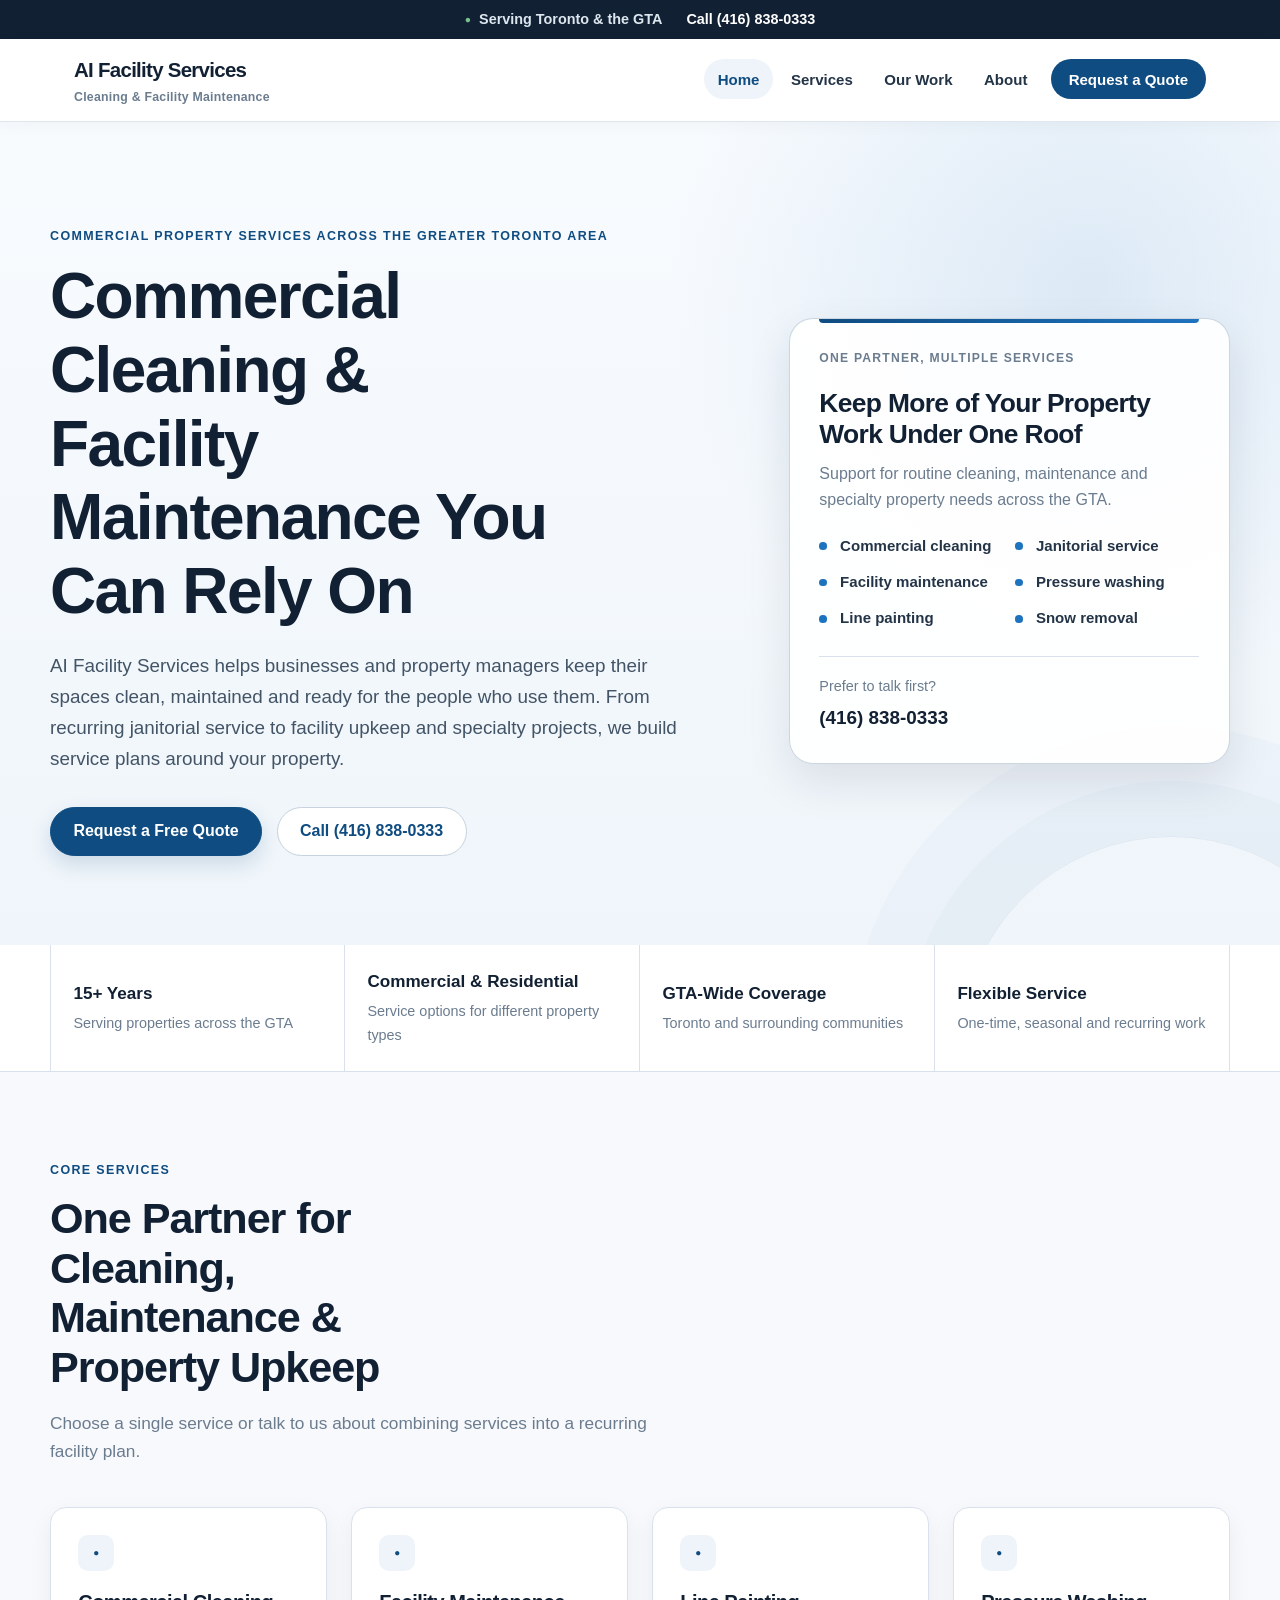
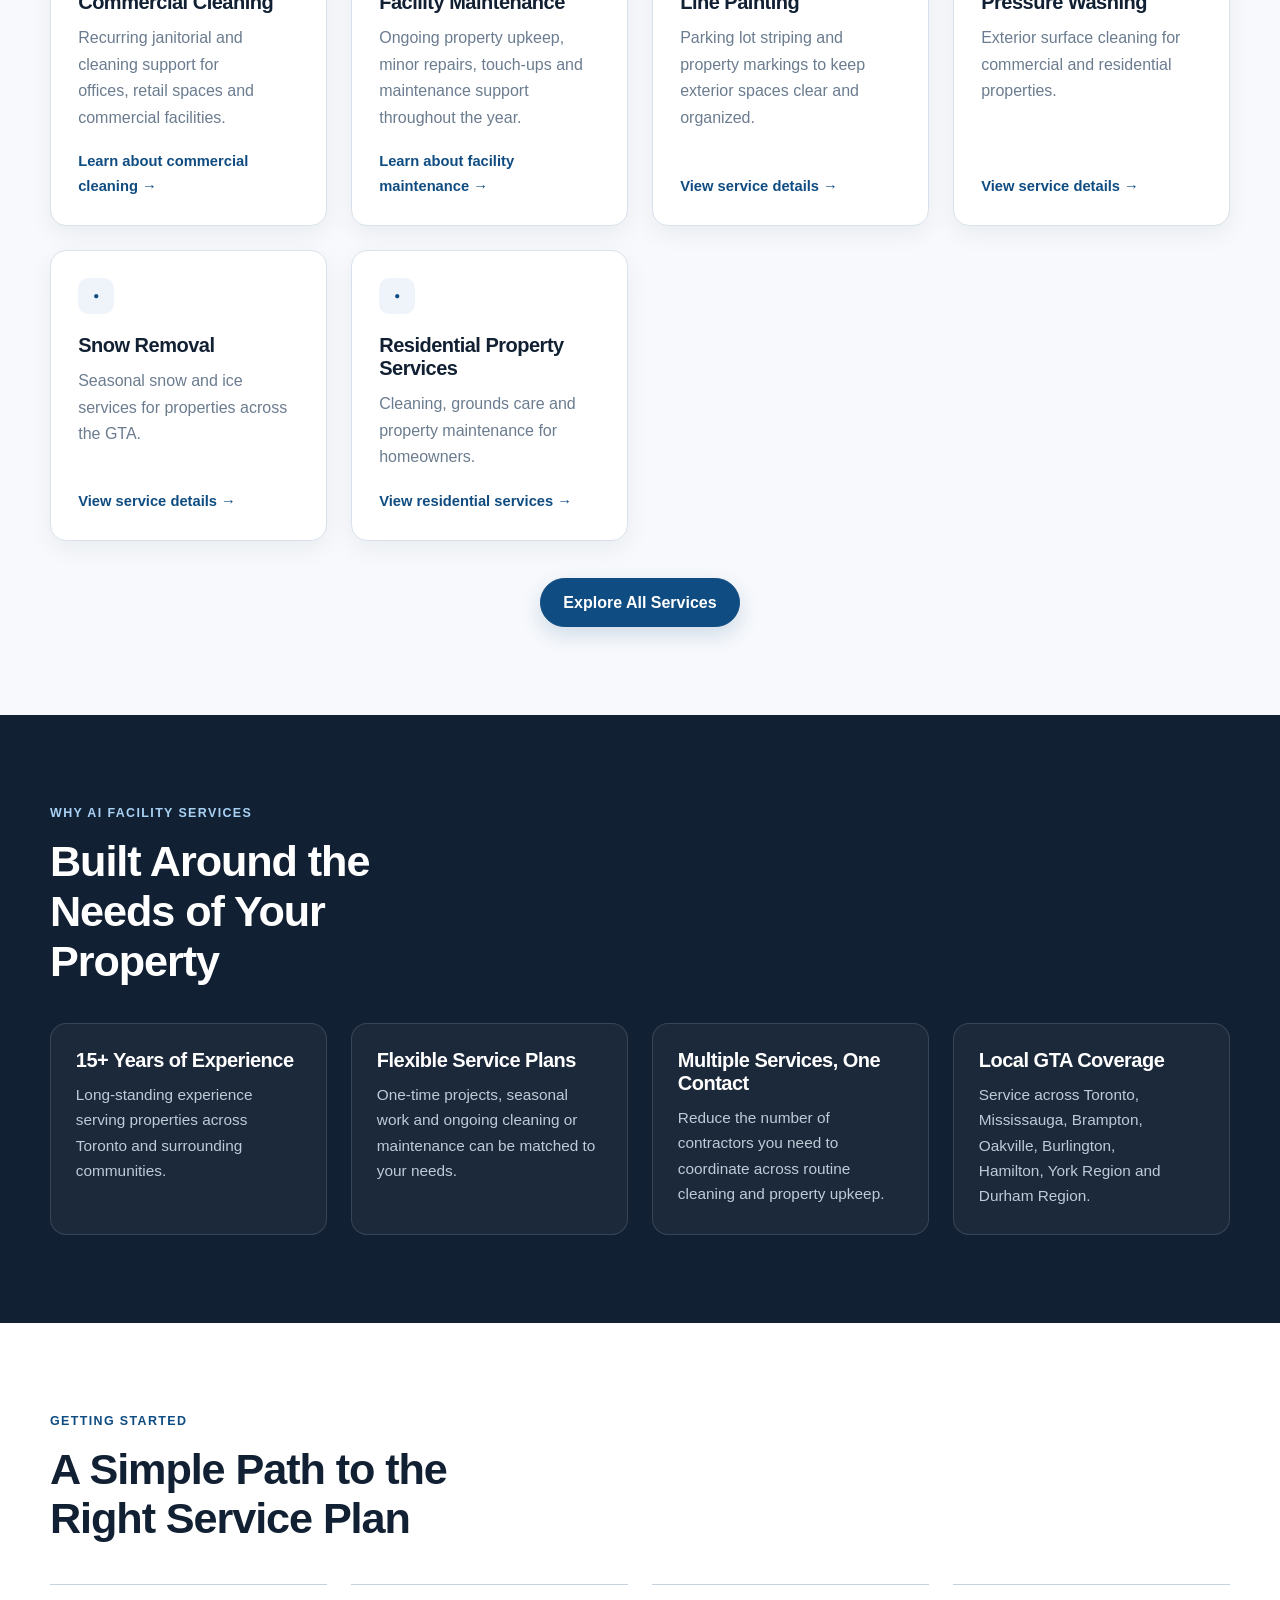
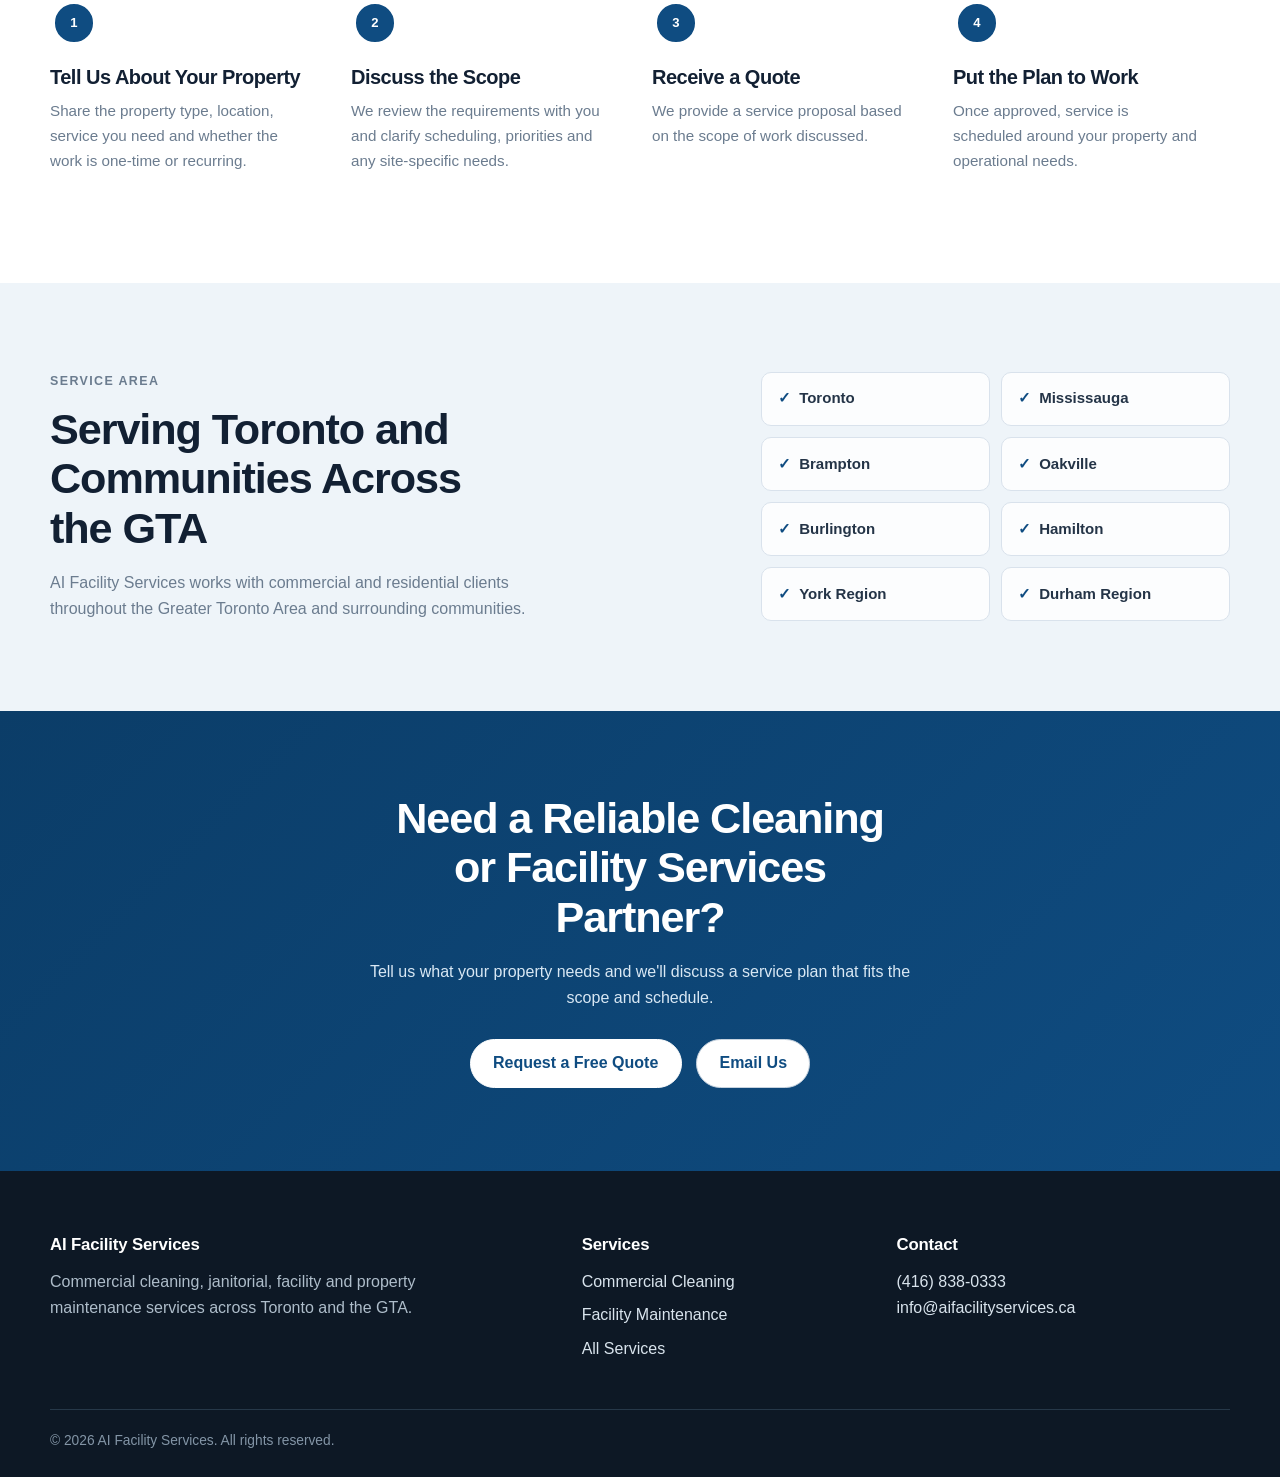
==== commit 566fad92: "Refine homepage visual layout" ====
--- a/index.html
+++ b/index.html
@@ -1,16 +1,16 @@
 <!DOCTYPE html>
-<html lang="en">
+<html lang="en-CA">
 <head>
     <meta charset="UTF-8">
     <meta name="viewport" content="width=device-width, initial-scale=1.0">
-    <meta name="description" content="AI Facility Services - Complete property cleaning, maintenance & repairs for residential and commercial clients in the Greater Toronto Area.">
-    <meta name="keywords" content="cleaning services, facility maintenance, commercial cleaning, residential cleaning, Toronto, GTA">
+    <meta name="description" content="AI Facility Services provides commercial cleaning, janitorial and facility maintenance services across Toronto and the GTA, backed by 15+ years of experience.">
     <meta name="author" content="AI Facility Services">
-
-    <meta property="og:title" content="AI Facility Services - Complete Property Solutions">
-    <meta property="og:description" content="Professional cleaning, maintenance & repairs for residential and commercial properties in the GTA.">
-    <meta property="og:type" content="business.business">
-    <meta property="og:url" content="https://aifacilityservices.ca">
+    <link rel="canonical" href="https://aifacilityservices.ca/">
+
+    <meta property="og:title" content="Commercial Cleaning & Facility Maintenance GTA | AI Facility Services">
+    <meta property="og:description" content="Commercial cleaning, janitorial and facility maintenance services across Toronto and the Greater Toronto Area.">
+    <meta property="og:type" content="website">
+    <meta property="og:url" content="https://aifacilityservices.ca/">
     <meta property="og:site_name" content="AI Facility Services">
 
     <script type="application/ld+json">
@@ -18,144 +18,228 @@
       "@context": "https://schema.org",
       "@type": "LocalBusiness",
       "name": "AI Facility Services",
-      "description": "Complete property cleaning and maintenance services",
+      "url": "https://aifacilityservices.ca/",
+      "telephone": "+1-416-838-0333",
+      "email": "info@aifacilityservices.ca",
+      "description": "Commercial cleaning, janitorial, facility and property maintenance services serving Toronto and the Greater Toronto Area.",
       "address": {
         "@type": "PostalAddress",
         "addressRegion": "ON",
         "addressCountry": "CA"
       },
-      "telephone": "+1-416-838-0333",
-      "email": "info@aifacilityservices.ca",
-      "areaServed": ["Toronto", "Greater Toronto Area", "Ontario"],
-      "priceRange": "$$"
+      "areaServed": [
+        "Toronto", "Mississauga", "Brampton", "Oakville", "Burlington", "Hamilton", "York Region", "Durham Region"
+      ],
+      "serviceType": [
+        "Commercial Cleaning", "Janitorial Services", "Facility Maintenance", "Pressure Washing", "Line Painting", "Property Maintenance", "Snow Removal"
+      ]
     }
     </script>
 
-    <title>AI Facility Services - Complete Property Solutions in Toronto</title>
+    <title>Commercial Cleaning & Facility Maintenance GTA | AI Facility Services</title>
     <link rel="stylesheet" href="css/style.css">
 </head>
 <body>
     <div class="header-contact">
-        <a href="tel:+14168380333">Call Now: +1 (416) 838-0333</a>
+        <span>Serving Toronto & the GTA</span>
+        <a href="tel:+14168380333">Call (416) 838-0333</a>
     </div>
 
     <header>
-        <nav>
-            <div class="logo">
-                <h1>AI Facility Services</h1>
-                <p class="tagline">Complete Property Solutions</p>
-            </div>
+        <nav aria-label="Main navigation">
+            <a class="brand" href="index.html" aria-label="AI Facility Services home">
+                <span class="brand-name">AI Facility Services</span>
+                <span class="tagline">Cleaning & Facility Maintenance</span>
+            </a>
             <ul class="nav-menu">
                 <li><a href="index.html" class="active">Home</a></li>
                 <li><a href="services.html">Services</a></li>
-                <li><a href="gallery.html">Gallery</a></li>
+                <li><a href="gallery.html">Our Work</a></li>
                 <li><a href="about.html">About</a></li>
-                <li><a href="contact.html">Contact</a></li>
+                <li><a href="contact.html" class="nav-cta">Request a Quote</a></li>
             </ul>
         </nav>
     </header>
 
-    <section class="hero hero-home">
-        <div class="hero-content">
-            <p class="eyebrow">Commercial Cleaning & Facility Maintenance</p>
-            <h2>Professional Facility Care for Modern Businesses</h2>
-            <p>Trusted cleaning and maintenance teams delivering spotless, safe, and client-ready spaces across Toronto and the GTA.</p>
-            <div class="hero-buttons">
-                <a href="contact.html" class="btn btn-primary">Get a Free Quote</a>
-                <a href="tel:+14168380333" class="btn btn-secondary">Call Now</a>
-            </div>
-        </div>
-    </section>
-
-    <section class="section section-dark">
-        <div class="container">
-            <div class="section-heading">
-                <h2>Built for Quality, Speed, and Consistency</h2>
-                <p>We combine trained crews, modern equipment, and reliable scheduling to keep your property operating at its best.</p>
-            </div>
-            <div class="stats-grid">
-                <div class="stat-card">
-                    <h3>Commercial Expertise</h3>
-                    <p>Office, retail, industrial, and mixed-use cleaning solutions.</p>
-                </div>
-                <div class="stat-card">
-                    <h3>Flexible Service Plans</h3>
-                    <p>Daily, weekly, and custom maintenance plans tailored to your needs.</p>
-                </div>
-                <div class="stat-card">
-                    <h3>Detail-Driven Teams</h3>
-                    <p>Consistent standards with responsive support and transparent updates.</p>
-                </div>
-            </div>
-        </div>
-    </section>
-
-    <section class="section section-light">
-        <div class="container">
-            <div class="section-heading">
-                <h2>Featured Commercial Cleaning Services</h2>
-                <p>Professional cleaning and maintenance imagery representative of the quality we deliver.</p>
-            </div>
-            <div class="media-grid">
-                <article class="media-card">
-                    <img src="https://images.unsplash.com/photo-1581578731548-c64695cc6952?auto=format&fit=crop&w=1200&q=80" alt="Commercial cleaner sanitizing office surfaces">
-                    <div class="media-content">
-                        <h3>Office Sanitization</h3>
-                        <p>Health-focused cleaning that helps protect staff and visitors.</p>
-                    </div>
-                </article>
-                <article class="media-card">
-                    <img src="https://images.unsplash.com/photo-1527515637462-cff94eecc1ac?auto=format&fit=crop&w=1200&q=80" alt="Janitorial team cleaning a modern hallway">
-                    <div class="media-content">
-                        <h3>Janitorial Services</h3>
-                        <p>Daily upkeep that keeps high-traffic facilities clean and polished.</p>
-                    </div>
-                </article>
-                <article class="media-card">
-                    <img src="https://images.unsplash.com/photo-1603712725038-e9334ae8f39f?auto=format&fit=crop&w=1200&q=80" alt="Facility cleaner using equipment in a commercial building">
-                    <div class="media-content">
-                        <h3>Facility Maintenance Cleaning</h3>
-                        <p>Comprehensive cleaning support for complex commercial spaces.</p>
-                    </div>
-                </article>
-            </div>
-        </div>
-    </section>
-
-    <section class="section section-cta">
-        <div class="container">
-            <h2>Ready to Elevate Your Property Standards?</h2>
-            <p>Tell us about your facility and service goals. We will provide a fast, transparent quote.</p>
-            <a href="contact.html" class="btn btn-primary">Request Service</a>
-        </div>
-    </section>
+    <main>
+        <section class="hero">
+            <div class="container hero-inner">
+                <div class="hero-copy">
+                    <p class="eyebrow">Commercial property services across the Greater Toronto Area</p>
+                    <h1>Commercial Cleaning & Facility Maintenance You Can Rely On</h1>
+                    <p class="hero-lead">AI Facility Services helps businesses and property managers keep their spaces clean, maintained and ready for the people who use them. From recurring janitorial service to facility upkeep and specialty projects, we build service plans around your property.</p>
+                    <div class="hero-buttons">
+                        <a href="contact.html" class="cta-button">Request a Free Quote</a>
+                        <a href="tel:+14168380333" class="cta-button-secondary">Call (416) 838-0333</a>
+                    </div>
+                </div>
+
+                <aside class="hero-panel" aria-label="AI Facility Services overview">
+                    <p class="hero-panel-label">One partner, multiple services</p>
+                    <h2>Keep More of Your Property Work Under One Roof</h2>
+                    <p>Support for routine cleaning, maintenance and specialty property needs across the GTA.</p>
+                    <ul class="hero-service-list">
+                        <li>Commercial cleaning</li>
+                        <li>Janitorial service</li>
+                        <li>Facility maintenance</li>
+                        <li>Pressure washing</li>
+                        <li>Line painting</li>
+                        <li>Snow removal</li>
+                    </ul>
+                    <div class="hero-panel-call">
+                        Prefer to talk first?<br>
+                        <a href="tel:+14168380333">(416) 838-0333</a>
+                    </div>
+                </aside>
+            </div>
+        </section>
+
+        <section class="trust-strip" aria-label="Company highlights">
+            <div class="container trust-grid">
+                <div class="trust-item"><strong>15+ Years</strong><span>Serving properties across the GTA</span></div>
+                <div class="trust-item"><strong>Commercial & Residential</strong><span>Service options for different property types</span></div>
+                <div class="trust-item"><strong>GTA-Wide Coverage</strong><span>Toronto and surrounding communities</span></div>
+                <div class="trust-item"><strong>Flexible Service</strong><span>One-time, seasonal and recurring work</span></div>
+            </div>
+        </section>
+
+        <section class="quick-services">
+            <div class="container">
+                <p class="section-kicker">Core services</p>
+                <h2>One Partner for Cleaning, Maintenance & Property Upkeep</h2>
+                <p class="section-intro">Choose a single service or talk to us about combining services into a recurring facility plan.</p>
+                <div class="services-preview">
+                    <a class="service-preview" href="commercial-cleaning.html">
+                        <span class="service-icon" aria-hidden="true">●</span>
+                        <h3>Commercial Cleaning</h3>
+                        <p>Recurring janitorial and cleaning support for offices, retail spaces and commercial facilities.</p>
+                        <span class="text-link">Learn about commercial cleaning →</span>
+                    </a>
+                    <a class="service-preview" href="facility-maintenance.html">
+                        <span class="service-icon" aria-hidden="true">●</span>
+                        <h3>Facility Maintenance</h3>
+                        <p>Ongoing property upkeep, minor repairs, touch-ups and maintenance support throughout the year.</p>
+                        <span class="text-link">Learn about facility maintenance →</span>
+                    </a>
+                    <a class="service-preview" href="services.html#line-painting">
+                        <span class="service-icon" aria-hidden="true">●</span>
+                        <h3>Line Painting</h3>
+                        <p>Parking lot striping and property markings to keep exterior spaces clear and organized.</p>
+                        <span class="text-link">View service details →</span>
+                    </a>
+                    <a class="service-preview" href="services.html#pressure-washing">
+                        <span class="service-icon" aria-hidden="true">●</span>
+                        <h3>Pressure Washing</h3>
+                        <p>Exterior surface cleaning for commercial and residential properties.</p>
+                        <span class="text-link">View service details →</span>
+                    </a>
+                    <a class="service-preview" href="services.html#snow-removal">
+                        <span class="service-icon" aria-hidden="true">●</span>
+                        <h3>Snow Removal</h3>
+                        <p>Seasonal snow and ice services for properties across the GTA.</p>
+                        <span class="text-link">View service details →</span>
+                    </a>
+                    <a class="service-preview" href="services.html#residential">
+                        <span class="service-icon" aria-hidden="true">●</span>
+                        <h3>Residential Property Services</h3>
+                        <p>Cleaning, grounds care and property maintenance for homeowners.</p>
+                        <span class="text-link">View residential services →</span>
+                    </a>
+                </div>
+                <div class="centered-action">
+                    <a href="services.html" class="cta-button">Explore All Services</a>
+                </div>
+            </div>
+        </section>
+
+        <section class="why-choose-us">
+            <div class="container">
+                <p class="section-kicker light">Why AI Facility Services</p>
+                <h2>Built Around the Needs of Your Property</h2>
+                <div class="benefits">
+                    <div class="benefit-card">
+                        <h3>15+ Years of Experience</h3>
+                        <p>Long-standing experience serving properties across Toronto and surrounding communities.</p>
+                    </div>
+                    <div class="benefit-card">
+                        <h3>Flexible Service Plans</h3>
+                        <p>One-time projects, seasonal work and ongoing cleaning or maintenance can be matched to your needs.</p>
+                    </div>
+                    <div class="benefit-card">
+                        <h3>Multiple Services, One Contact</h3>
+                        <p>Reduce the number of contractors you need to coordinate across routine cleaning and property upkeep.</p>
+                    </div>
+                    <div class="benefit-card">
+                        <h3>Local GTA Coverage</h3>
+                        <p>Service across Toronto, Mississauga, Brampton, Oakville, Burlington, Hamilton, York Region and Durham Region.</p>
+                    </div>
+                </div>
+            </div>
+        </section>
+
+        <section class="process-section">
+            <div class="container">
+                <p class="section-kicker">Getting started</p>
+                <h2>A Simple Path to the Right Service Plan</h2>
+                <div class="process-grid">
+                    <div class="process-step"><span>1</span><h3>Tell Us About Your Property</h3><p>Share the property type, location, service you need and whether the work is one-time or recurring.</p></div>
+                    <div class="process-step"><span>2</span><h3>Discuss the Scope</h3><p>We review the requirements with you and clarify scheduling, priorities and any site-specific needs.</p></div>
+                    <div class="process-step"><span>3</span><h3>Receive a Quote</h3><p>We provide a service proposal based on the scope of work discussed.</p></div>
+                    <div class="process-step"><span>4</span><h3>Put the Plan to Work</h3><p>Once approved, service is scheduled around your property and operational needs.</p></div>
+                </div>
+            </div>
+        </section>
+
+        <section class="service-area-section">
+            <div class="container service-area-grid">
+                <div>
+                    <p class="section-kicker">Service area</p>
+                    <h2>Serving Toronto and Communities Across the GTA</h2>
+                    <p>AI Facility Services works with commercial and residential clients throughout the Greater Toronto Area and surrounding communities.</p>
+                </div>
+                <ul class="area-list">
+                    <li>Toronto</li><li>Mississauga</li><li>Brampton</li><li>Oakville</li><li>Burlington</li><li>Hamilton</li><li>York Region</li><li>Durham Region</li>
+                </ul>
+            </div>
+        </section>
+
+        <section class="cta-section">
+            <div class="container">
+                <h2>Need a Reliable Cleaning or Facility Services Partner?</h2>
+                <p>Tell us what your property needs and we'll discuss a service plan that fits the scope and schedule.</p>
+                <div class="hero-buttons">
+                    <a href="contact.html" class="cta-button cta-on-blue">Request a Free Quote</a>
+                    <a href="mailto:info@aifacilityservices.ca" class="cta-button-secondary">Email Us</a>
+                </div>
+            </div>
+        </section>
+    </main>
 
     <footer>
         <div class="container">
             <div class="footer-content">
                 <div class="footer-section">
-                    <h4>AI Facility Services</h4>
-                    <p>Complete property solutions for residential and commercial clients.</p>
+                    <h2>AI Facility Services</h2>
+                    <p>Commercial cleaning, janitorial, facility and property maintenance services across Toronto and the GTA.</p>
                 </div>
                 <div class="footer-section">
-                    <h4>Quick Links</h4>
+                    <h2>Services</h2>
                     <ul>
-                        <li><a href="services.html">Services</a></li>
-                        <li><a href="gallery.html">Gallery</a></li>
-                        <li><a href="about.html">About</a></li>
-                        <li><a href="contact.html">Contact</a></li>
+                        <li><a href="commercial-cleaning.html">Commercial Cleaning</a></li>
+                        <li><a href="facility-maintenance.html">Facility Maintenance</a></li>
+                        <li><a href="services.html">All Services</a></li>
                     </ul>
                 </div>
                 <div class="footer-section">
-                    <h4>Contact</h4>
-                    <p><a href="tel:+14168380333">+1 (416) 838-0333</a></p>
+                    <h2>Contact</h2>
+                    <p><a href="tel:+14168380333">(416) 838-0333</a></p>
                     <p><a href="mailto:info@aifacilityservices.ca">info@aifacilityservices.ca</a></p>
                 </div>
             </div>
             <div class="footer-bottom">
-                <p>&copy; 2024 AI Facility Services. All rights reserved.</p>
+                <p>&copy; 2026 AI Facility Services. All rights reserved.</p>
             </div>
         </div>
     </footer>
 </body>
-</html>
+</html>
--- a/css/style.css
+++ b/css/style.css
@@ -1,13 +1,25 @@
 :root {
-    --bg-primary: #0f1112;
-    --bg-secondary: #171a1c;
-    --bg-tertiary: #1f2326;
-    --text-primary: #f0f3f2;
-    --text-secondary: #b6c0bc;
-    --accent: #28a36a;
-    --accent-dark: #1f7f53;
-    --border: #2e3438;
-    --shadow: 0 12px 35px rgba(0, 0, 0, 0.32);
+    --primary: #0f4c81;
+    --primary-strong: #0b3d68;
+    --primary-light: #1e73be;
+    --navy: #122033;
+    --navy-soft: #1b3048;
+    --text: #425466;
+    --text-dark: #243447;
+    --muted: #6b7c8f;
+    --white: #ffffff;
+    --bg: #ffffff;
+    --bg-soft: #f7f9fc;
+    --bg-muted: #eef4f9;
+    --border: #d9e2ec;
+    --border-strong: #c6d2de;
+    --success: #2f7d4a;
+    --shadow-sm: 0 8px 24px rgba(18, 32, 51, 0.06);
+    --shadow-md: 0 18px 44px rgba(18, 32, 51, 0.10);
+    --radius-sm: 10px;
+    --radius: 16px;
+    --radius-lg: 24px;
+    --max-width: 1180px;
 }
 
 * {
@@ -16,432 +28,1016 @@
     box-sizing: border-box;
 }
 
+html {
+    scroll-behavior: smooth;
+}
+
 body {
-    font-family: 'Segoe UI', Tahoma, Geneva, Verdana, sans-serif;
-    line-height: 1.7;
-    background: var(--bg-primary);
-    color: var(--text-secondary);
+    font-family: Inter, "Segoe UI", Roboto, Helvetica, Arial, sans-serif;
+    color: var(--text);
+    background: var(--bg);
+    line-height: 1.65;
+    -webkit-font-smoothing: antialiased;
+}
+
+body,
+input,
+select,
+textarea,
+button {
+    font-size: 16px;
 }
 
 a {
     color: inherit;
 }
 
+img {
+    max-width: 100%;
+    display: block;
+}
+
+p,
+li {
+    text-wrap: pretty;
+}
+
+h1,
+h2,
+h3,
+h4 {
+    color: var(--navy);
+    line-height: 1.15;
+    letter-spacing: -0.025em;
+}
+
+h1 {
+    font-size: clamp(2.45rem, 5vw, 4.5rem);
+}
+
+h2 {
+    font-size: clamp(1.9rem, 3.4vw, 2.7rem);
+}
+
+h3 {
+    font-size: 1.25rem;
+}
+
+:focus-visible {
+    outline: 3px solid rgba(30, 115, 190, 0.35);
+    outline-offset: 3px;
+}
+
 .container {
-    max-width: 1180px;
+    width: min(100% - 3rem, var(--max-width));
     margin: 0 auto;
-    padding: 0 1.5rem;
-}
-
+}
+
+section {
+    padding: 5.5rem 0;
+}
+
+.section-kicker,
+.eyebrow {
+    margin-bottom: 0.85rem;
+    color: var(--primary);
+    font-size: 0.78rem;
+    font-weight: 800;
+    letter-spacing: 0.11em;
+    text-transform: uppercase;
+}
+
+.section-kicker.light {
+    color: #a8d2f5;
+}
+
+.section-intro {
+    max-width: 70ch;
+    margin: 0 0 2.6rem;
+    color: var(--muted);
+    font-size: 1.08rem;
+}
+
+.centered-action {
+    margin-top: 2.3rem;
+    text-align: center;
+}
+
+/* Top contact bar */
 .header-contact {
-    background: var(--accent);
-    color: #07130d;
-    text-align: center;
-    padding: 0.75rem 1rem;
-    font-weight: 700;
-    letter-spacing: 0.02em;
+    min-height: 38px;
+    padding: 0.48rem 1.5rem;
+    display: flex;
+    align-items: center;
+    justify-content: center;
+    gap: 0.65rem 1.5rem;
+    flex-wrap: wrap;
+    background: var(--navy);
+    color: #dce6ef;
+    font-size: 0.9rem;
+    font-weight: 650;
+}
+
+.header-contact span::before {
+    content: "●";
+    margin-right: 0.5rem;
+    color: #77c18c;
+    font-size: 0.65rem;
+    vertical-align: 0.1em;
 }
 
 .header-contact a {
+    color: var(--white);
+    font-weight: 750;
     text-decoration: none;
 }
 
+.header-contact a:hover {
+    text-decoration: underline;
+}
+
+/* Header and navigation */
 header {
-    background: rgba(12, 14, 15, 0.95);
-    border-bottom: 1px solid var(--border);
     position: sticky;
     top: 0;
-    z-index: 100;
-    backdrop-filter: blur(8px);
+    z-index: 50;
+    background: rgba(255, 255, 255, 0.97);
+    border-bottom: 1px solid rgba(217, 226, 236, 0.85);
+    box-shadow: 0 3px 16px rgba(18, 32, 51, 0.035);
+    backdrop-filter: blur(12px);
 }
 
 header nav {
-    max-width: 1180px;
+    max-width: var(--max-width);
+    min-height: 78px;
     margin: 0 auto;
-    padding: 1rem 1.5rem;
+    padding: 0.85rem 1.5rem;
     display: flex;
     align-items: center;
     justify-content: space-between;
-    gap: 1rem;
-}
-
-.logo h1 {
-    color: var(--text-primary);
-    font-size: 1.5rem;
-    font-weight: 700;
+    gap: 2rem;
+}
+
+.brand {
+    display: flex;
+    flex-direction: column;
+    text-decoration: none;
+    white-space: nowrap;
+}
+
+.brand-name {
+    color: var(--navy);
+    font-size: 1.28rem;
+    font-weight: 850;
+    letter-spacing: -0.035em;
 }
 
 .tagline {
-    color: var(--text-secondary);
-    font-size: 0.85rem;
+    margin-top: 0.05rem;
+    color: var(--muted);
+    font-size: 0.77rem;
+    font-weight: 600;
+    letter-spacing: 0.02em;
 }
 
 .nav-menu {
-    list-style: none;
     display: flex;
     align-items: center;
-    gap: 1.25rem;
+    gap: 0.25rem;
+    list-style: none;
 }
 
 .nav-menu a {
+    padding: 0.72rem 0.86rem;
+    border-radius: 999px;
+    color: var(--text-dark);
+    font-size: 0.94rem;
+    font-weight: 700;
     text-decoration: none;
-    color: var(--text-secondary);
-    font-weight: 600;
-    font-size: 0.95rem;
-    transition: color 0.25s ease;
+    transition: color 0.2s ease, background 0.2s ease, transform 0.2s ease;
 }
 
 .nav-menu a:hover,
-.nav-menu a.active {
-    color: var(--accent);
-}
-
-.nav-menu a:focus-visible {
-    color: var(--accent);
-    outline: 2px solid var(--accent);
-    outline-offset: 3px;
-    border-radius: 0.25rem;
-}
-
-.hero,
-.page-hero {
-    --hero-image: url('https://images.unsplash.com/photo-1520607162513-77705c0f0d4a?auto=format&fit=crop&w=1800&q=80');
-    position: relative;
-    min-height: 64vh;
-    padding: 6rem 1.5rem;
-    display: flex;
+.nav-menu a.active:not(.nav-cta) {
+    color: var(--primary);
+    background: var(--bg-muted);
+}
+
+.nav-menu .nav-cta {
+    margin-left: 0.35rem;
+    padding-inline: 1.12rem;
+    background: var(--primary);
+    color: var(--white);
+}
+
+.nav-menu .nav-cta:hover,
+.nav-menu .nav-cta.active {
+    background: var(--primary-light);
+    color: var(--white);
+    transform: translateY(-1px);
+}
+
+/* Buttons */
+.cta-button,
+.cta-button-secondary,
+.form-submit {
+    min-height: 48px;
+    display: inline-flex;
     align-items: center;
     justify-content: center;
-    text-align: center;
+    border-radius: 999px;
+    padding: 0.92rem 1.4rem;
+    font-weight: 800;
+    line-height: 1.1;
+    text-decoration: none;
+    transition: transform 0.2s ease, background 0.2s ease, border-color 0.2s ease, box-shadow 0.2s ease;
+}
+
+.cta-button,
+.form-submit {
+    border: 1px solid var(--primary);
+    background: var(--primary);
+    color: var(--white);
+    box-shadow: 0 8px 20px rgba(15, 76, 129, 0.17);
+}
+
+.cta-button:hover,
+.form-submit:hover {
+    background: var(--primary-light);
+    border-color: var(--primary-light);
+    transform: translateY(-2px);
+    box-shadow: 0 12px 28px rgba(15, 76, 129, 0.21);
+}
+
+.cta-button-secondary {
+    border: 1px solid var(--border-strong);
+    background: var(--white);
+    color: var(--primary);
+}
+
+.cta-button-secondary:hover {
+    border-color: #afc4d6;
+    background: var(--bg-soft);
+    transform: translateY(-2px);
+}
+
+/* Homepage hero */
+.hero {
+    position: relative;
     overflow: hidden;
-    border-bottom: 1px solid var(--border);
-}
-
-.hero-home {
-    --hero-image: url('https://images.unsplash.com/photo-1520607162513-77705c0f0d4a?auto=format&fit=crop&w=1800&q=80');
-}
-
-.hero::before,
-.page-hero::before {
+    padding: 6.5rem 0 5.6rem;
+    background:
+        radial-gradient(circle at 85% 20%, rgba(30, 115, 190, 0.12), transparent 33%),
+        linear-gradient(180deg, #f8fbfe 0%, #eff5fa 100%);
+}
+
+.hero::after {
     content: "";
     position: absolute;
-    inset: 0;
-    background-image: linear-gradient(rgba(7, 10, 9, 0.7), rgba(7, 10, 9, 0.7)), var(--hero-image);
-    background-size: cover;
-    background-position: center;
-}
-
-.hero-content {
+    inset: auto -8% -38% auto;
+    width: 420px;
+    height: 420px;
+    border-radius: 50%;
+    border: 1px solid rgba(15, 76, 129, 0.08);
+    box-shadow: 0 0 0 55px rgba(15, 76, 129, 0.025), 0 0 0 110px rgba(15, 76, 129, 0.018);
+    pointer-events: none;
+}
+
+.hero-inner {
     position: relative;
     z-index: 1;
-    max-width: 800px;
-}
-
-.eyebrow {
-    color: #8ad8af;
-    text-transform: uppercase;
-    letter-spacing: 0.12em;
-    font-size: 0.82rem;
-    font-weight: 700;
-    margin-bottom: 0.85rem;
-}
-
-.hero-content h2 {
-    color: #ffffff;
-    font-size: clamp(2rem, 4.5vw, 3.4rem);
-    line-height: 1.15;
-    margin-bottom: 1rem;
-}
-
-.hero-content p {
-    color: #d8e2de;
-    font-size: 1.1rem;
+    display: grid;
+    grid-template-columns: minmax(0, 1.2fr) minmax(300px, 0.8fr);
+    gap: clamp(2.5rem, 6vw, 5.5rem);
+    align-items: center;
+}
+
+.hero-copy {
+    max-width: 760px;
+}
+
+.hero h1 {
+    max-width: 15ch;
+    margin-bottom: 1.35rem;
+    color: var(--navy);
+}
+
+.hero-lead {
+    max-width: 66ch;
+    margin-bottom: 2rem;
+    color: var(--text);
+    font-size: clamp(1.05rem, 1.6vw, 1.18rem);
 }
 
 .hero-buttons {
     display: flex;
+    gap: 0.9rem;
+    flex-wrap: wrap;
+    align-items: center;
+}
+
+.hero-panel {
+    position: relative;
+    padding: 1.85rem;
+    border: 1px solid rgba(198, 210, 222, 0.9);
+    border-radius: var(--radius-lg);
+    background: rgba(255, 255, 255, 0.92);
+    box-shadow: var(--shadow-md);
+}
+
+.hero-panel::before {
+    content: "";
+    position: absolute;
+    top: 0;
+    left: 1.85rem;
+    right: 1.85rem;
+    height: 4px;
+    border-radius: 0 0 6px 6px;
+    background: linear-gradient(90deg, var(--primary), var(--primary-light));
+}
+
+.hero-panel-label {
+    margin-bottom: 0.7rem;
+    color: var(--primary);
+    font-size: 0.76rem;
+    font-weight: 850;
+    letter-spacing: 0.1em;
+    text-transform: uppercase;
+}
+
+.hero-panel h2 {
+    margin-bottom: 0.75rem;
+    font-size: 1.65rem;
+}
+
+.hero-panel p {
+    margin-bottom: 1.25rem;
+    color: var(--muted);
+}
+
+.hero-service-list {
+    display: grid;
+    grid-template-columns: 1fr 1fr;
+    gap: 0.72rem;
+    margin: 1.25rem 0 1.55rem;
+    list-style: none;
+}
+
+.hero-service-list li {
+    position: relative;
+    padding-left: 1.3rem;
+    color: var(--text-dark);
+    font-size: 0.94rem;
+    font-weight: 700;
+}
+
+.hero-service-list li::before {
+    content: "";
+    position: absolute;
+    left: 0;
+    top: 0.58em;
+    width: 0.48rem;
+    height: 0.48rem;
+    border-radius: 50%;
+    background: var(--primary-light);
+}
+
+.hero-panel-call {
+    padding-top: 1.1rem;
+    border-top: 1px solid var(--border);
+    color: var(--muted);
+    font-size: 0.9rem;
+}
+
+.hero-panel-call a {
+    display: inline-block;
+    margin-top: 0.25rem;
+    color: var(--navy);
+    font-size: 1.18rem;
+    font-weight: 850;
+    text-decoration: none;
+}
+
+/* Trust/stat strip */
+.trust-strip {
+    padding: 0;
+    background: var(--white);
+    border-bottom: 1px solid var(--border);
+}
+
+.trust-grid {
+    display: grid;
+    grid-template-columns: repeat(4, 1fr);
+}
+
+.trust-item {
+    min-height: 112px;
+    padding: 1.45rem 1.4rem;
+    display: flex;
+    flex-direction: column;
     justify-content: center;
-    flex-wrap: wrap;
-    gap: 0.85rem;
-    margin-top: 2rem;
-}
-
-.btn {
-    display: inline-block;
-    padding: 0.9rem 1.5rem;
-    border-radius: 0.45rem;
-    border: 1px solid transparent;
+    border-right: 1px solid var(--border);
+}
+
+.trust-item:first-child {
+    border-left: 1px solid var(--border);
+}
+
+.trust-item strong {
+    color: var(--navy);
+    font-size: 1.07rem;
+    font-weight: 850;
+}
+
+.trust-item span {
+    margin-top: 0.22rem;
+    color: var(--muted);
+    font-size: 0.9rem;
+}
+
+/* Shared section treatments */
+.quick-services,
+.services,
+.gallery {
+    background: var(--bg-soft);
+}
+
+.quick-services h2,
+.process-section h2,
+.service-area-section h2 {
+    max-width: 18ch;
+    margin-bottom: 1rem;
+}
+
+.services-preview,
+.service-grid,
+.benefits,
+.process-grid,
+.gallery-grid,
+.project-grid {
+    display: grid;
+    gap: 1.5rem;
+}
+
+.services-preview,
+.service-grid {
+    grid-template-columns: repeat(auto-fit, minmax(255px, 1fr));
+}
+
+.service-preview,
+.service-card,
+.project-card {
+    position: relative;
+    overflow: hidden;
+    border: 1px solid var(--border);
+    border-radius: var(--radius);
+    background: var(--white);
+    box-shadow: var(--shadow-sm);
+    transition: transform 0.2s ease, box-shadow 0.2s ease, border-color 0.2s ease;
+}
+
+.service-preview {
+    min-height: 260px;
+    padding: 1.7rem;
+    display: flex;
+    flex-direction: column;
+    text-align: left;
     text-decoration: none;
-    font-weight: 700;
-    transition: all 0.25s ease;
-}
-
-.btn-primary {
-    background: var(--accent);
-    color: #07130d;
-}
-
-.btn-primary:hover {
-    background: #34b978;
-    transform: translateY(-1px);
-}
-
-.btn-secondary {
+}
+
+.service-preview::after,
+.service-card::after {
+    content: "";
+    position: absolute;
+    inset: 0 auto 0 0;
+    width: 3px;
     background: transparent;
-    border-color: #89bfa2;
-    color: #d9efe3;
-}
-
-.btn-secondary:hover {
-    border-color: var(--accent);
-    color: #ffffff;
-}
-
-.btn:focus-visible,
-.form-submit:focus-visible {
-    outline: 2px solid #8ad8af;
-    outline-offset: 3px;
-}
-
-.section {
-    padding: 4.5rem 0;
-}
-
-.section-dark {
-    background: var(--bg-primary);
-}
-
-.section-light {
-    background: var(--bg-secondary);
-}
-
-.section-cta {
-    background: linear-gradient(135deg, #131718 0%, #1d3326 100%);
+    transition: background 0.2s ease;
+}
+
+.service-preview:hover,
+.service-card:hover,
+.project-card:hover {
+    border-color: #bed0df;
+    box-shadow: var(--shadow-md);
+    transform: translateY(-4px);
+}
+
+.service-preview:hover::after,
+.service-card:hover::after {
+    background: var(--primary-light);
+}
+
+.service-icon {
+    width: 2.25rem;
+    height: 2.25rem;
+    margin-bottom: 1.25rem;
+    display: inline-flex;
+    align-items: center;
+    justify-content: center;
+    border-radius: 10px;
+    background: var(--bg-muted);
+    color: var(--primary);
+    font-size: 0.62rem;
+}
+
+.service-preview h3 {
+    margin-bottom: 0.68rem;
+    color: var(--navy);
+    font-size: 1.25rem;
+}
+
+.service-preview p,
+.service-card p,
+.project-card p {
+    color: var(--muted);
+}
+
+.text-link,
+.service-card a {
+    margin-top: auto;
+    padding-top: 1.15rem;
+    color: var(--primary);
+    font-size: 0.92rem;
+    font-weight: 800;
+    text-decoration: none;
+}
+
+/* Services page cards */
+.service-card {
+    min-height: 245px;
+    padding: 1.7rem;
+    display: flex;
+    flex-direction: column;
+}
+
+.service-card h2 {
+    margin-bottom: 0.8rem;
+    font-size: 1.38rem;
+    letter-spacing: -0.02em;
+}
+
+.service-card[id] {
+    scroll-margin-top: 120px;
+}
+
+/* Why choose us */
+.why-choose-us {
+    background: var(--navy);
+    color: var(--white);
+}
+
+.why-choose-us h2 {
+    max-width: 17ch;
+    margin-bottom: 2.3rem;
+    color: var(--white);
+}
+
+.benefits {
+    grid-template-columns: repeat(4, 1fr);
+}
+
+.benefit-card {
+    min-height: 210px;
+    padding: 1.55rem;
+    border: 1px solid rgba(255, 255, 255, 0.13);
+    border-radius: var(--radius);
+    background: rgba(255, 255, 255, 0.045);
+}
+
+.benefit-card h3 {
+    margin-bottom: 0.65rem;
+    color: var(--white);
+}
+
+.benefit-card p {
+    color: #becbd7;
+    font-size: 0.96rem;
+}
+
+/* Process */
+.process-section {
+    background: var(--white);
+}
+
+.process-grid {
+    grid-template-columns: repeat(4, 1fr);
+    margin-top: 2.5rem;
+}
+
+.process-step {
+    position: relative;
+    padding: 1.5rem 1.35rem 1.35rem 0;
+    border-top: 1px solid var(--border-strong);
+}
+
+.process-step span {
+    width: 2.35rem;
+    height: 2.35rem;
+    margin: -1.2rem 0 1.2rem;
+    display: inline-flex;
+    align-items: center;
+    justify-content: center;
+    border: 5px solid var(--white);
+    border-radius: 50%;
+    background: var(--primary);
+    color: var(--white);
+    font-size: 0.82rem;
+    font-weight: 850;
+    box-sizing: content-box;
+}
+
+.process-step h3 {
+    margin-bottom: 0.55rem;
+}
+
+.process-step p {
+    color: var(--muted);
+    font-size: 0.95rem;
+}
+
+/* Service area */
+.service-area-section {
+    background: var(--bg-muted);
+}
+
+.service-area-grid {
+    display: grid;
+    grid-template-columns: 1.15fr 0.85fr;
+    gap: clamp(2.5rem, 6vw, 5rem);
+    align-items: center;
+}
+
+.service-area-grid p {
+    max-width: 60ch;
+    color: var(--muted);
+}
+
+.area-list {
+    display: grid;
+    grid-template-columns: 1fr 1fr;
+    gap: 0.7rem;
+    list-style: none;
+}
+
+.area-list li {
+    padding: 0.85rem 1rem;
+    border: 1px solid var(--border);
+    border-radius: var(--radius-sm);
+    background: rgba(255, 255, 255, 0.85);
+    color: var(--text-dark);
+    font-size: 0.94rem;
+    font-weight: 750;
+}
+
+.area-list li::before {
+    content: "✓";
+    margin-right: 0.5rem;
+    color: var(--primary);
+}
+
+/* CTA */
+.cta-section {
+    padding: 5.2rem 0;
+    background: linear-gradient(135deg, var(--primary-strong), var(--primary));
+    color: var(--white);
     text-align: center;
-    border-top: 1px solid var(--border);
+}
+
+.cta-section h2 {
+    max-width: 21ch;
+    margin: 0 auto 1rem;
+    color: var(--white);
+}
+
+.cta-section p {
+    max-width: 62ch;
+    margin: 0 auto 1.7rem;
+    color: #d9e8f4;
+}
+
+.cta-section .hero-buttons {
+    justify-content: center;
+}
+
+.cta-on-blue {
+    border-color: var(--white);
+    background: var(--white);
+    color: var(--primary);
+    box-shadow: none;
+}
+
+.cta-on-blue:hover {
+    border-color: #edf5fb;
+    background: #edf5fb;
+    color: var(--primary-strong);
+}
+
+/* Interior page hero */
+.page-hero {
+    padding: 4.8rem 0 4rem;
+    background:
+        radial-gradient(circle at 84% 18%, rgba(30, 115, 190, 0.09), transparent 28%),
+        var(--bg-muted);
     border-bottom: 1px solid var(--border);
 }
 
-.section-heading {
-    max-width: 760px;
-    margin: 0 auto 2.4rem;
-    text-align: center;
-}
-
-h2 {
-    color: var(--text-primary);
-    font-size: clamp(1.9rem, 3vw, 2.5rem);
-    line-height: 1.2;
-    margin-bottom: 0.85rem;
-}
-
-.section-heading p,
-.section-cta p,
-p {
-    color: var(--text-secondary);
-}
-
-.stats-grid,
-.service-grid,
-.media-grid {
+.page-hero .container {
+    max-width: var(--max-width);
+}
+
+.page-hero h1 {
+    max-width: 20ch;
+    margin-bottom: 1rem;
+}
+
+.page-hero p:last-child {
+    max-width: 68ch;
+    color: var(--muted);
+    font-size: 1.08rem;
+}
+
+/* About page */
+.stat-band {
+    padding: 0;
+    background: var(--white);
+    border-bottom: 1px solid var(--border);
+}
+
+.stat-grid {
     display: grid;
-    grid-template-columns: repeat(auto-fit, minmax(230px, 1fr));
-    gap: 1.25rem;
-}
-
-.media-grid.two-col {
-    grid-template-columns: repeat(auto-fit, minmax(280px, 1fr));
-}
-
-.stat-card,
-.service-card,
-.media-card,
-.contact-form,
+    grid-template-columns: repeat(4, 1fr);
+}
+
+.stat-item {
+    padding: 1.55rem 1.25rem;
+    border-right: 1px solid var(--border);
+}
+
+.stat-item:first-child {
+    border-left: 1px solid var(--border);
+}
+
+.stat-item strong {
+    display: block;
+    color: var(--navy);
+    font-size: 1.25rem;
+    font-weight: 850;
+}
+
+.stat-item span {
+    color: var(--muted);
+    font-size: 0.9rem;
+}
+
+.content-narrow {
+    max-width: 820px;
+    margin: 0 auto;
+}
+
+.content-narrow h2 {
+    margin-bottom: 1.15rem;
+    text-align: left;
+}
+
+.content-narrow h3 {
+    margin: 2rem 0 0.65rem;
+    color: var(--navy);
+    font-size: 1.3rem;
+}
+
+.content-narrow p,
+.content-narrow li {
+    color: var(--text);
+}
+
+.content-narrow p + p {
+    margin-top: 1rem;
+}
+
+.content-narrow ul {
+    margin: 1rem 0 0;
+    padding-left: 1.2rem;
+}
+
+.content-narrow li {
+    margin: 0.45rem 0;
+}
+
+/* Contact */
+.quote-grid {
+    display: grid;
+    grid-template-columns: minmax(280px, 0.78fr) minmax(0, 1.22fr);
+    gap: 2.5rem;
+    align-items: start;
+}
+
 .contact-panel {
-    background: var(--bg-tertiary);
+    position: sticky;
+    top: 120px;
+    padding: 1.8rem;
     border: 1px solid var(--border);
-    border-radius: 0.8rem;
-    box-shadow: var(--shadow);
-}
-
-.stat-card,
-.service-card {
-    padding: 1.4rem;
-}
-
-.stat-card h3,
-.service-card h3,
-.media-content h3 {
-    color: var(--text-primary);
+    border-radius: var(--radius);
+    background: var(--bg-soft);
+}
+
+.contact-panel h2 {
+    margin-bottom: 1.25rem;
+    font-size: 1.55rem;
+}
+
+.contact-panel p {
+    margin: 0 0 1.15rem;
+    color: var(--text);
+}
+
+.contact-panel p:last-child {
+    margin-bottom: 0;
+}
+
+.contact-panel strong {
+    color: var(--navy);
+}
+
+.contact-panel a {
+    color: var(--primary);
+    font-weight: 750;
+    text-decoration: none;
+}
+
+.contact-form {
+    padding: clamp(1.5rem, 3vw, 2.35rem);
+    border: 1px solid var(--border);
+    border-radius: var(--radius-lg);
+    background: var(--white);
+    box-shadow: var(--shadow-sm);
+}
+
+.form-card-header {
+    margin-bottom: 1.7rem;
+    padding-bottom: 1.35rem;
+    border-bottom: 1px solid var(--border);
+}
+
+.form-card-header h2 {
     margin-bottom: 0.45rem;
-}
-
-.service-card {
-    border-top: 3px solid var(--accent);
-}
-
-.media-card {
-    overflow: hidden;
-}
-
-.media-card img {
-    width: 100%;
-    height: 220px;
-    object-fit: cover;
-    display: block;
-}
-
-.media-card.compact img {
-    height: 180px;
-}
-
-.media-content {
-    padding: 1.2rem;
-}
-
-.centered-action {
-    text-align: center;
-    margin-top: 2rem;
-}
-
-.split-layout,
-.contact-layout {
+    font-size: 1.55rem;
+}
+
+.form-card-header p {
+    color: var(--muted);
+    font-size: 0.95rem;
+}
+
+.form-row {
     display: grid;
-    grid-template-columns: repeat(2, minmax(0, 1fr));
-    gap: 1.5rem;
-    align-items: start;
-}
-
-.feature-list {
-    margin: 1rem 0 0 1.1rem;
-    color: var(--text-secondary);
-}
-
-.contact-panel {
-    padding: 1.5rem;
-}
-
-.contact-info-list {
-    margin: 1rem 0 1.5rem;
-}
-
-.contact-info-list a {
-    color: #97e2ba;
-    text-decoration: none;
-}
-
-.contact-info-list a:hover {
-    text-decoration: underline;
-}
-
-.contact-form {
-    padding: 1.5rem;
+    grid-template-columns: 1fr 1fr;
+    gap: 1rem;
 }
 
 .form-group {
-    margin-bottom: 1rem;
+    margin-bottom: 1.12rem;
 }
 
 .form-group label {
     display: block;
-    color: #dbe6e1;
-    margin-bottom: 0.35rem;
-    font-weight: 600;
+    margin-bottom: 0.38rem;
+    color: var(--text-dark);
+    font-size: 0.9rem;
+    font-weight: 750;
 }
 
 .form-group input,
-.form-group select,
+.form-group textarea,
+.form-group select {
+    width: 100%;
+    padding: 0.85rem 0.9rem;
+    border: 1px solid var(--border-strong);
+    border-radius: var(--radius-sm);
+    background: var(--white);
+    color: var(--text-dark);
+    font: inherit;
+    transition: border-color 0.2s ease, box-shadow 0.2s ease;
+}
+
+.form-group input:hover,
+.form-group textarea:hover,
+.form-group select:hover {
+    border-color: #aebfce;
+}
+
+.form-group input:focus,
+.form-group textarea:focus,
+.form-group select:focus {
+    border-color: var(--primary-light);
+    outline: 0;
+    box-shadow: 0 0 0 4px rgba(30, 115, 190, 0.10);
+}
+
 .form-group textarea {
-    width: 100%;
-    background: #131617;
-    border: 1px solid #3a4145;
-    border-radius: 0.45rem;
-    padding: 0.75rem;
-    color: #ecf4f0;
-    font: inherit;
-}
-
-.form-group input:focus,
-.form-group select:focus,
-.form-group textarea:focus {
-    outline: none;
-    border-color: var(--accent);
-    box-shadow: 0 0 0 2px rgba(40, 163, 106, 0.18);
-}
-
-.form-group textarea {
-    min-height: 130px;
+    min-height: 150px;
     resize: vertical;
 }
 
 .form-submit {
     width: 100%;
-    border: none;
-    border-radius: 0.45rem;
-    background: var(--accent);
-    color: #07130d;
-    font-weight: 700;
-    font-size: 1rem;
-    padding: 0.9rem;
     cursor: pointer;
-    transition: background 0.25s ease;
-}
-
-.form-submit:hover {
-    background: #34b978;
 }
 
 .form-note {
     margin-top: 0.9rem;
-    font-size: 0.92rem;
-}
-
-.noscript-contact-note {
+    color: var(--muted);
+    font-size: 0.84rem;
+    line-height: 1.5;
+}
+
+/* Our work */
+.gallery-grid,
+.project-grid {
+    grid-template-columns: repeat(3, 1fr);
+}
+
+.project-card {
+    min-height: 310px;
+    display: flex;
+    flex-direction: column;
+}
+
+.project-visual {
+    min-height: 150px;
+    padding: 1.35rem;
+    display: flex;
+    align-items: flex-end;
+    background:
+        linear-gradient(135deg, rgba(15, 76, 129, 0.9), rgba(30, 115, 190, 0.72)),
+        var(--primary);
+}
+
+.project-visual span {
+    color: rgba(255, 255, 255, 0.82);
+    font-size: 0.77rem;
+    font-weight: 800;
+    letter-spacing: 0.08em;
+    text-transform: uppercase;
+}
+
+.project-body {
+    padding: 1.45rem;
+    display: flex;
+    flex: 1;
+    flex-direction: column;
+}
+
+.project-body h2 {
+    margin-bottom: 0.65rem;
+    font-size: 1.28rem;
+}
+
+.project-note {
+    margin-top: auto;
+    padding-top: 1rem;
+    color: var(--primary);
+    font-size: 0.86rem;
+    font-weight: 750;
+}
+
+.gallery-placeholder {
+    padding: 2rem;
+    border: 1px dashed #b8c8d6;
+    border-radius: var(--radius);
+    background: var(--white);
+    text-align: left;
+}
+
+.gallery-placeholder strong {
     display: block;
-}
-
-.endpoint-form {
-    display: none;
-}
-
-.form-note a {
-    color: #97e2ba;
-    text-decoration: none;
-}
-
-.form-note a:hover {
-    text-decoration: underline;
-}
-
-.hidden-field {
-    position: absolute;
-    left: -10000px;
-    width: 1px;
-    height: 1px;
-    opacity: 0;
-}
-
+    margin-bottom: 0.4rem;
+    color: var(--navy);
+}
+
+/* Footer */
 footer {
-    background: #0a0c0d;
-    border-top: 1px solid var(--border);
-    padding: 2.6rem 0 1rem;
+    padding: 4rem 0 1.5rem;
+    background: #0d1825;
+    color: #cfdae4;
 }
 
 .footer-content {
     display: grid;
-    grid-template-columns: repeat(auto-fit, minmax(210px, 1fr));
-    gap: 1.4rem;
-}
-
-.footer-section h4 {
-    color: var(--text-primary);
-    margin-bottom: 0.45rem;
-}
-
-.footer-section p,
-.footer-section a {
-    color: var(--text-secondary);
-    text-decoration: none;
+    grid-template-columns: 1.45fr 0.8fr 1fr;
+    gap: 3rem;
+}
+
+.footer-section h2 {
+    margin-bottom: 0.9rem;
+    color: var(--white);
+    font-size: 1.05rem;
+    letter-spacing: -0.01em;
+}
+
+.footer-section p {
+    max-width: 44ch;
+    color: #aebdca;
 }
 
 .footer-section ul {
@@ -449,50 +1045,182 @@
 }
 
 .footer-section li {
-    margin-bottom: 0.35rem;
+    margin: 0.45rem 0;
+}
+
+.footer-section a {
+    color: #d9e4ed;
+    text-decoration: none;
 }
 
 .footer-section a:hover {
-    color: var(--accent);
+    color: var(--white);
+    text-decoration: underline;
 }
 
 .footer-bottom {
-    margin-top: 1.4rem;
-    padding-top: 1rem;
-    border-top: 1px solid #23282b;
-    color: #8f9894;
-    text-align: center;
-}
-
-@media (max-width: 900px) {
+    margin-top: 2.5rem;
+    padding-top: 1.25rem;
+    border-top: 1px solid #263849;
+    color: #8395a6;
+    font-size: 0.86rem;
+}
+
+/* Responsive */
+@media (max-width: 980px) {
+    .hero-inner {
+        grid-template-columns: 1fr;
+        gap: 2.4rem;
+    }
+
+    .hero-copy {
+        max-width: 820px;
+    }
+
+    .hero h1 {
+        max-width: 17ch;
+    }
+
+    .hero-panel {
+        max-width: 720px;
+    }
+
+    .benefits,
+    .process-grid,
+    .trust-grid,
+    .stat-grid {
+        grid-template-columns: repeat(2, 1fr);
+    }
+
+    .trust-item:nth-child(3),
+    .stat-item:nth-child(3) {
+        border-left: 1px solid var(--border);
+    }
+
+    .trust-item:nth-child(-n + 2),
+    .stat-item:nth-child(-n + 2) {
+        border-bottom: 1px solid var(--border);
+    }
+
+    .project-grid,
+    .gallery-grid {
+        grid-template-columns: repeat(2, 1fr);
+    }
+}
+
+@media (max-width: 820px) {
+    section {
+        padding: 4.3rem 0;
+    }
+
     header nav {
+        min-height: auto;
+        align-items: flex-start;
         flex-direction: column;
-        align-items: flex-start;
+        gap: 0.75rem;
     }
 
     .nav-menu {
+        width: 100%;
+        gap: 0.15rem;
         flex-wrap: wrap;
     }
 
-    .split-layout,
-    .contact-layout {
+    .nav-menu a {
+        padding: 0.6rem 0.72rem;
+    }
+
+    .nav-menu .nav-cta {
+        margin-left: 0;
+    }
+
+    .hero {
+        padding: 4.7rem 0 4.2rem;
+    }
+
+    .service-area-grid,
+    .quote-grid,
+    .footer-content {
         grid-template-columns: 1fr;
     }
-}
-
-@media (max-width: 640px) {
-    .hero,
-    .page-hero {
-        min-height: 56vh;
-        padding: 5rem 1rem;
+
+    .contact-panel {
+        position: static;
+    }
+}
+
+@media (max-width: 620px) {
+    .container {
+        width: min(100% - 2rem, var(--max-width));
+    }
+
+    .header-contact {
+        justify-content: space-between;
+        gap: 0.35rem 0.8rem;
+        padding-inline: 1rem;
+        font-size: 0.82rem;
+    }
+
+    .brand-name {
+        font-size: 1.18rem;
+    }
+
+    .nav-menu {
+        display: grid;
+        grid-template-columns: repeat(2, auto);
+        justify-content: start;
+    }
+
+    .nav-menu .nav-cta {
+        grid-column: 1 / -1;
+        width: fit-content;
+        margin-top: 0.15rem;
     }
 
     .hero-buttons {
+        align-items: stretch;
         flex-direction: column;
-        align-items: stretch;
-    }
-
-    .btn {
-        text-align: center;
-    }
-}
+    }
+
+    .hero-buttons .cta-button,
+    .hero-buttons .cta-button-secondary {
+        width: 100%;
+    }
+
+    .hero-service-list,
+    .area-list,
+    .form-row,
+    .benefits,
+    .process-grid,
+    .trust-grid,
+    .stat-grid,
+    .project-grid,
+    .gallery-grid {
+        grid-template-columns: 1fr;
+    }
+
+    .trust-item,
+    .trust-item:first-child,
+    .trust-item:nth-child(3),
+    .stat-item,
+    .stat-item:first-child,
+    .stat-item:nth-child(3) {
+        border-left: 1px solid var(--border);
+        border-right: 1px solid var(--border);
+        border-bottom: 1px solid var(--border);
+    }
+
+    .trust-item:last-child,
+    .stat-item:last-child {
+        border-bottom: 0;
+    }
+
+    .process-step {
+        padding-right: 0;
+    }
+
+    .project-grid,
+    .gallery-grid {
+        gap: 1rem;
+    }
+}
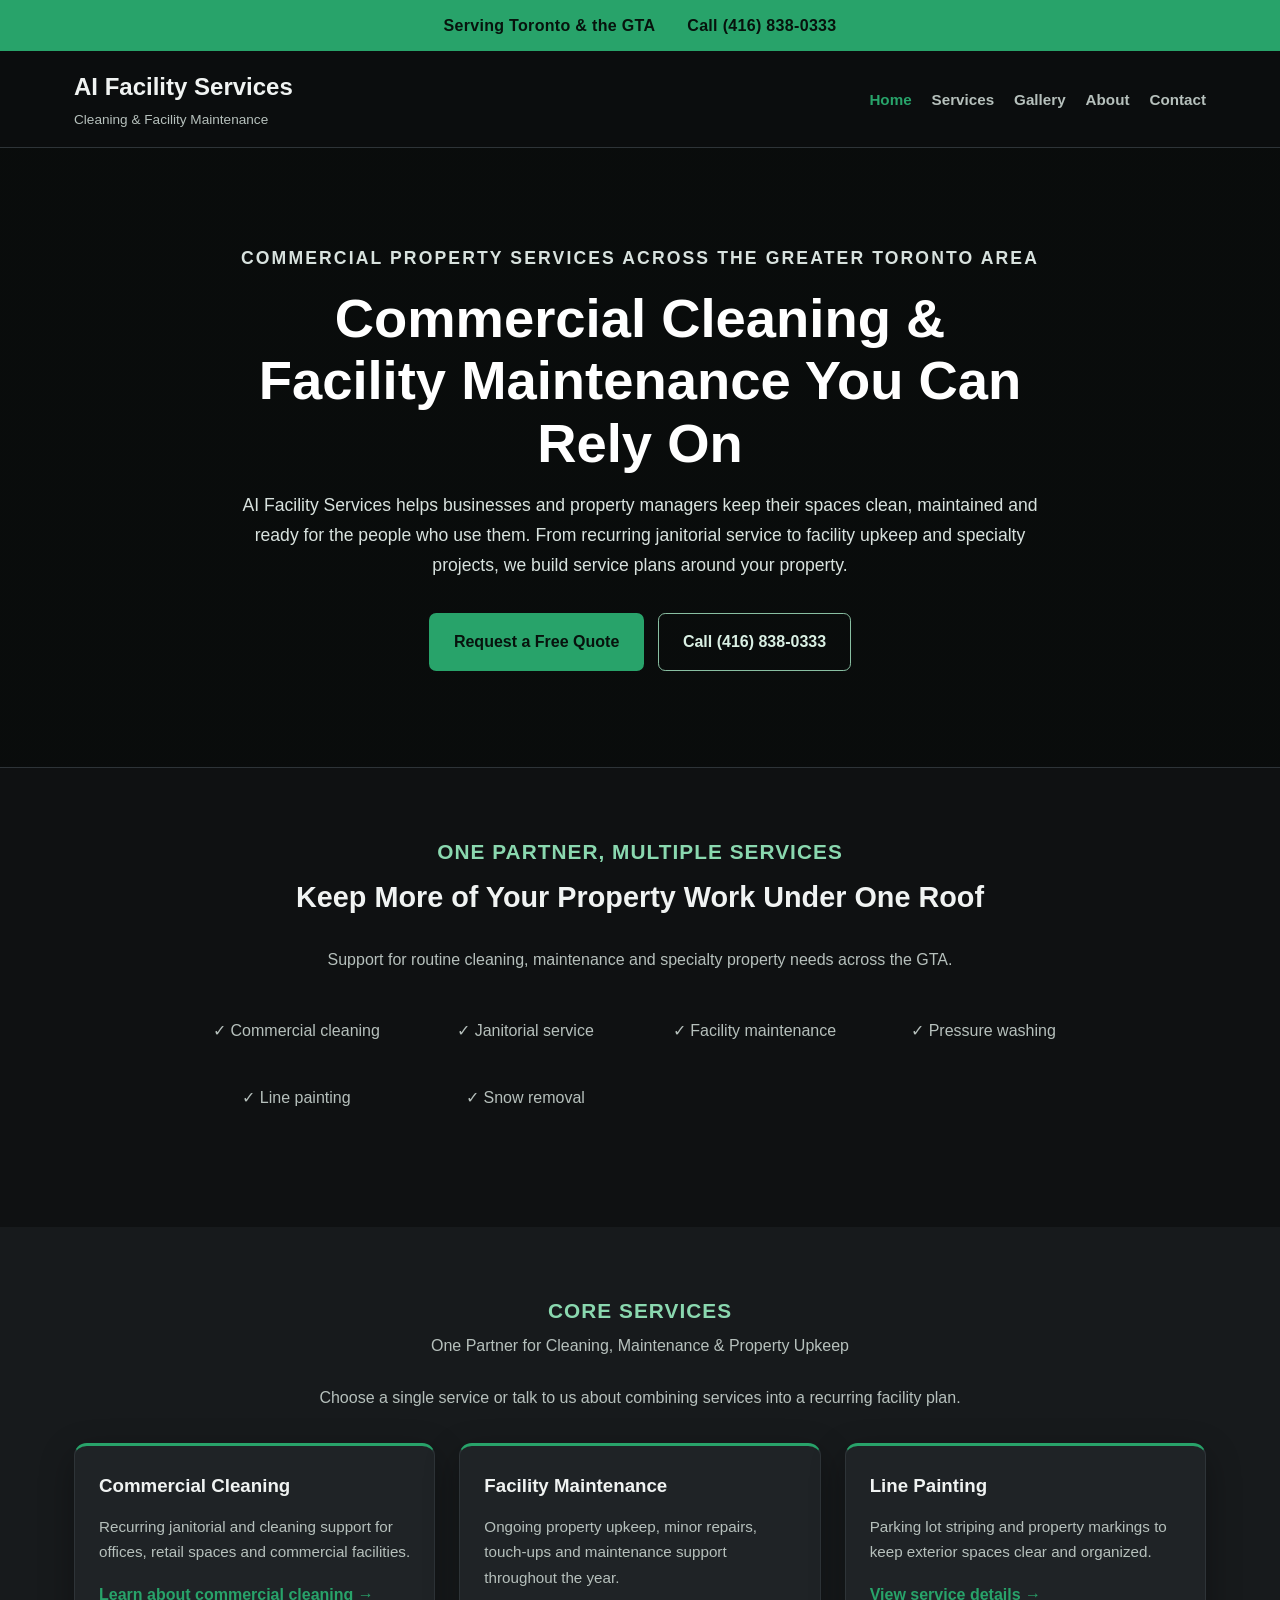
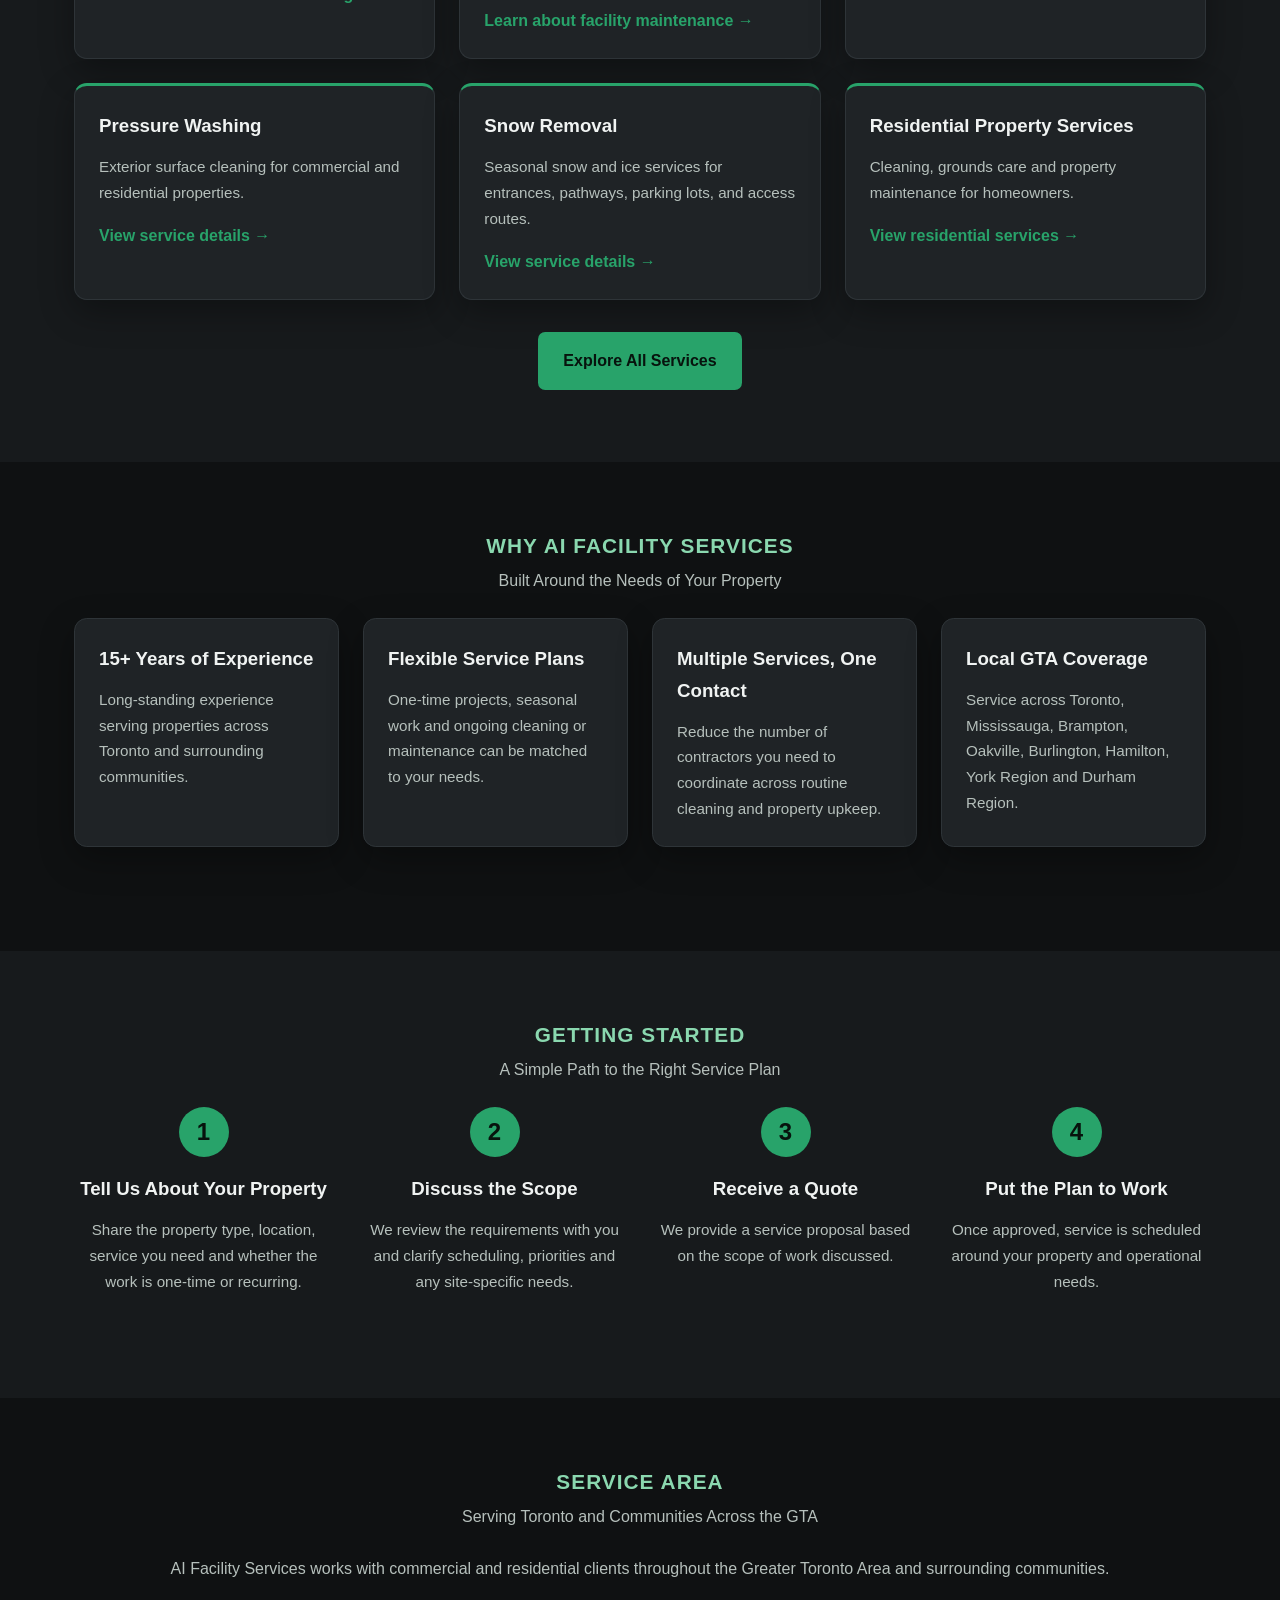
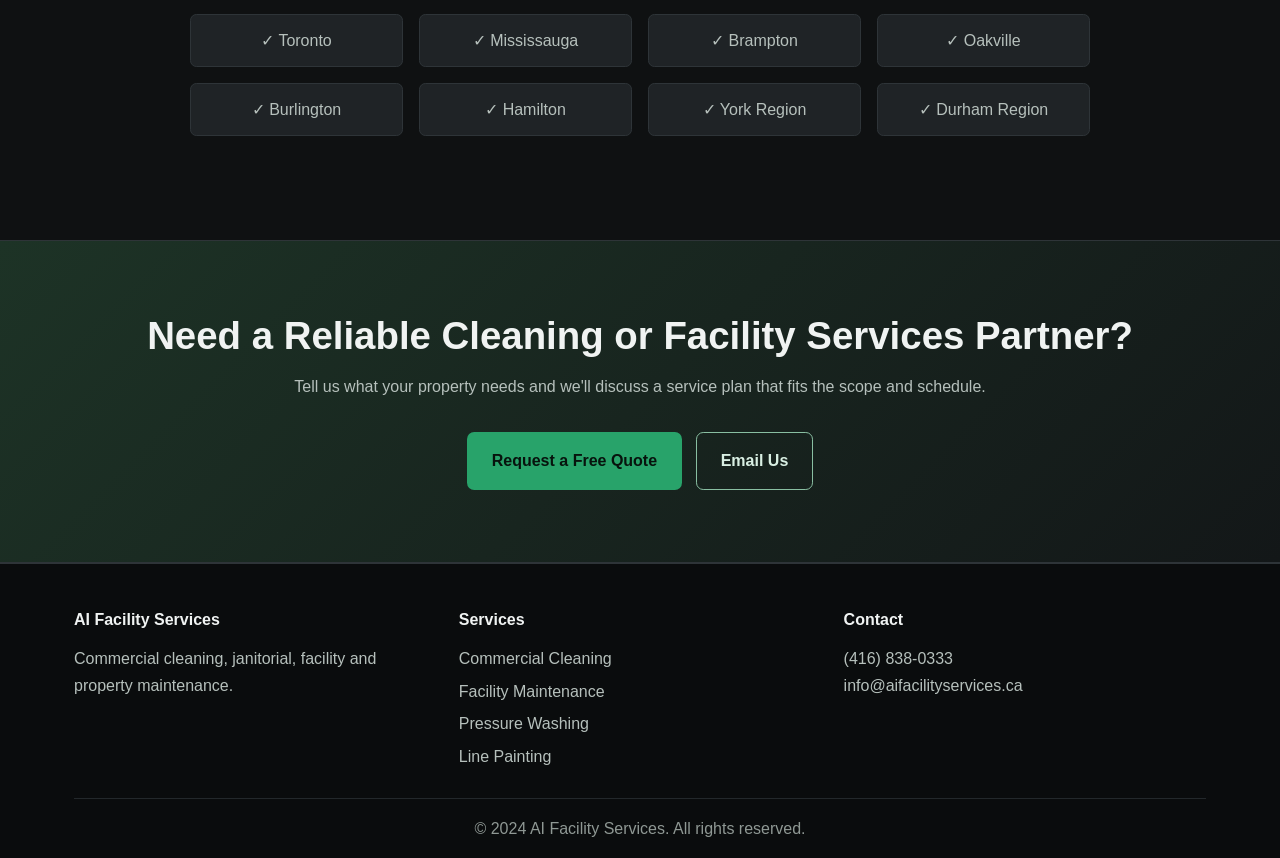
==== commit 3dce355e: "Rebuild website with new design layout and messaging" ====
--- a/index.html
+++ b/index.html
@@ -1,42 +1,10 @@
 <!DOCTYPE html>
-<html lang="en-CA">
+<html lang="en">
 <head>
     <meta charset="UTF-8">
     <meta name="viewport" content="width=device-width, initial-scale=1.0">
-    <meta name="description" content="AI Facility Services provides commercial cleaning, janitorial and facility maintenance services across Toronto and the GTA, backed by 15+ years of experience.">
-    <meta name="author" content="AI Facility Services">
-    <link rel="canonical" href="https://aifacilityservices.ca/">
-
-    <meta property="og:title" content="Commercial Cleaning & Facility Maintenance GTA | AI Facility Services">
-    <meta property="og:description" content="Commercial cleaning, janitorial and facility maintenance services across Toronto and the Greater Toronto Area.">
-    <meta property="og:type" content="website">
-    <meta property="og:url" content="https://aifacilityservices.ca/">
-    <meta property="og:site_name" content="AI Facility Services">
-
-    <script type="application/ld+json">
-    {
-      "@context": "https://schema.org",
-      "@type": "LocalBusiness",
-      "name": "AI Facility Services",
-      "url": "https://aifacilityservices.ca/",
-      "telephone": "+1-416-838-0333",
-      "email": "info@aifacilityservices.ca",
-      "description": "Commercial cleaning, janitorial, facility and property maintenance services serving Toronto and the Greater Toronto Area.",
-      "address": {
-        "@type": "PostalAddress",
-        "addressRegion": "ON",
-        "addressCountry": "CA"
-      },
-      "areaServed": [
-        "Toronto", "Mississauga", "Brampton", "Oakville", "Burlington", "Hamilton", "York Region", "Durham Region"
-      ],
-      "serviceType": [
-        "Commercial Cleaning", "Janitorial Services", "Facility Maintenance", "Pressure Washing", "Line Painting", "Property Maintenance", "Snow Removal"
-      ]
-    }
-    </script>
-
-    <title>Commercial Cleaning & Facility Maintenance GTA | AI Facility Services</title>
+    <meta name="description" content="AI Facility Services - Complete property cleaning, maintenance & repairs for residential and commercial clients in the Greater Toronto Area.">
+    <title>AI Facility Services - Commercial & Residential Cleaning in Toronto</title>
     <link rel="stylesheet" href="css/style.css">
 </head>
 <body>
@@ -46,198 +14,209 @@
     </div>
 
     <header>
-        <nav aria-label="Main navigation">
-            <a class="brand" href="index.html" aria-label="AI Facility Services home">
-                <span class="brand-name">AI Facility Services</span>
-                <span class="tagline">Cleaning & Facility Maintenance</span>
-            </a>
+        <nav>
+            <div class="logo">
+                <h1>AI Facility Services</h1>
+                <p class="tagline">Cleaning & Facility Maintenance</p>
+            </div>
             <ul class="nav-menu">
                 <li><a href="index.html" class="active">Home</a></li>
                 <li><a href="services.html">Services</a></li>
-                <li><a href="gallery.html">Our Work</a></li>
+                <li><a href="gallery.html">Gallery</a></li>
                 <li><a href="about.html">About</a></li>
-                <li><a href="contact.html" class="nav-cta">Request a Quote</a></li>
+                <li><a href="contact.html">Contact</a></li>
             </ul>
         </nav>
     </header>
 
-    <main>
-        <section class="hero">
-            <div class="container hero-inner">
-                <div class="hero-copy">
-                    <p class="eyebrow">Commercial property services across the Greater Toronto Area</p>
-                    <h1>Commercial Cleaning & Facility Maintenance You Can Rely On</h1>
-                    <p class="hero-lead">AI Facility Services helps businesses and property managers keep their spaces clean, maintained and ready for the people who use them. From recurring janitorial service to facility upkeep and specialty projects, we build service plans around your property.</p>
-                    <div class="hero-buttons">
-                        <a href="contact.html" class="cta-button">Request a Free Quote</a>
-                        <a href="tel:+14168380333" class="cta-button-secondary">Call (416) 838-0333</a>
-                    </div>
-                </div>
-
-                <aside class="hero-panel" aria-label="AI Facility Services overview">
-                    <p class="hero-panel-label">One partner, multiple services</p>
-                    <h2>Keep More of Your Property Work Under One Roof</h2>
-                    <p>Support for routine cleaning, maintenance and specialty property needs across the GTA.</p>
-                    <ul class="hero-service-list">
-                        <li>Commercial cleaning</li>
-                        <li>Janitorial service</li>
-                        <li>Facility maintenance</li>
-                        <li>Pressure washing</li>
-                        <li>Line painting</li>
-                        <li>Snow removal</li>
-                    </ul>
-                    <div class="hero-panel-call">
-                        Prefer to talk first?<br>
-                        <a href="tel:+14168380333">(416) 838-0333</a>
-                    </div>
-                </aside>
-            </div>
-        </section>
-
-        <section class="trust-strip" aria-label="Company highlights">
-            <div class="container trust-grid">
-                <div class="trust-item"><strong>15+ Years</strong><span>Serving properties across the GTA</span></div>
-                <div class="trust-item"><strong>Commercial & Residential</strong><span>Service options for different property types</span></div>
-                <div class="trust-item"><strong>GTA-Wide Coverage</strong><span>Toronto and surrounding communities</span></div>
-                <div class="trust-item"><strong>Flexible Service</strong><span>One-time, seasonal and recurring work</span></div>
-            </div>
-        </section>
-
-        <section class="quick-services">
-            <div class="container">
-                <p class="section-kicker">Core services</p>
-                <h2>One Partner for Cleaning, Maintenance & Property Upkeep</h2>
-                <p class="section-intro">Choose a single service or talk to us about combining services into a recurring facility plan.</p>
-                <div class="services-preview">
-                    <a class="service-preview" href="commercial-cleaning.html">
-                        <span class="service-icon" aria-hidden="true">●</span>
-                        <h3>Commercial Cleaning</h3>
-                        <p>Recurring janitorial and cleaning support for offices, retail spaces and commercial facilities.</p>
-                        <span class="text-link">Learn about commercial cleaning →</span>
-                    </a>
-                    <a class="service-preview" href="facility-maintenance.html">
-                        <span class="service-icon" aria-hidden="true">●</span>
-                        <h3>Facility Maintenance</h3>
-                        <p>Ongoing property upkeep, minor repairs, touch-ups and maintenance support throughout the year.</p>
-                        <span class="text-link">Learn about facility maintenance →</span>
-                    </a>
-                    <a class="service-preview" href="services.html#line-painting">
-                        <span class="service-icon" aria-hidden="true">●</span>
-                        <h3>Line Painting</h3>
-                        <p>Parking lot striping and property markings to keep exterior spaces clear and organized.</p>
-                        <span class="text-link">View service details →</span>
-                    </a>
-                    <a class="service-preview" href="services.html#pressure-washing">
-                        <span class="service-icon" aria-hidden="true">●</span>
-                        <h3>Pressure Washing</h3>
-                        <p>Exterior surface cleaning for commercial and residential properties.</p>
-                        <span class="text-link">View service details →</span>
-                    </a>
-                    <a class="service-preview" href="services.html#snow-removal">
-                        <span class="service-icon" aria-hidden="true">●</span>
-                        <h3>Snow Removal</h3>
-                        <p>Seasonal snow and ice services for properties across the GTA.</p>
-                        <span class="text-link">View service details →</span>
-                    </a>
-                    <a class="service-preview" href="services.html#residential">
-                        <span class="service-icon" aria-hidden="true">●</span>
-                        <h3>Residential Property Services</h3>
-                        <p>Cleaning, grounds care and property maintenance for homeowners.</p>
-                        <span class="text-link">View residential services →</span>
-                    </a>
-                </div>
-                <div class="centered-action">
-                    <a href="services.html" class="cta-button">Explore All Services</a>
-                </div>
-            </div>
-        </section>
-
-        <section class="why-choose-us">
-            <div class="container">
-                <p class="section-kicker light">Why AI Facility Services</p>
-                <h2>Built Around the Needs of Your Property</h2>
-                <div class="benefits">
-                    <div class="benefit-card">
-                        <h3>15+ Years of Experience</h3>
-                        <p>Long-standing experience serving properties across Toronto and surrounding communities.</p>
-                    </div>
-                    <div class="benefit-card">
-                        <h3>Flexible Service Plans</h3>
-                        <p>One-time projects, seasonal work and ongoing cleaning or maintenance can be matched to your needs.</p>
-                    </div>
-                    <div class="benefit-card">
-                        <h3>Multiple Services, One Contact</h3>
-                        <p>Reduce the number of contractors you need to coordinate across routine cleaning and property upkeep.</p>
-                    </div>
-                    <div class="benefit-card">
-                        <h3>Local GTA Coverage</h3>
-                        <p>Service across Toronto, Mississauga, Brampton, Oakville, Burlington, Hamilton, York Region and Durham Region.</p>
-                    </div>
-                </div>
-            </div>
-        </section>
-
-        <section class="process-section">
-            <div class="container">
-                <p class="section-kicker">Getting started</p>
-                <h2>A Simple Path to the Right Service Plan</h2>
-                <div class="process-grid">
-                    <div class="process-step"><span>1</span><h3>Tell Us About Your Property</h3><p>Share the property type, location, service you need and whether the work is one-time or recurring.</p></div>
-                    <div class="process-step"><span>2</span><h3>Discuss the Scope</h3><p>We review the requirements with you and clarify scheduling, priorities and any site-specific needs.</p></div>
-                    <div class="process-step"><span>3</span><h3>Receive a Quote</h3><p>We provide a service proposal based on the scope of work discussed.</p></div>
-                    <div class="process-step"><span>4</span><h3>Put the Plan to Work</h3><p>Once approved, service is scheduled around your property and operational needs.</p></div>
-                </div>
-            </div>
-        </section>
-
-        <section class="service-area-section">
-            <div class="container service-area-grid">
-                <div>
-                    <p class="section-kicker">Service area</p>
-                    <h2>Serving Toronto and Communities Across the GTA</h2>
-                    <p>AI Facility Services works with commercial and residential clients throughout the Greater Toronto Area and surrounding communities.</p>
-                </div>
-                <ul class="area-list">
-                    <li>Toronto</li><li>Mississauga</li><li>Brampton</li><li>Oakville</li><li>Burlington</li><li>Hamilton</li><li>York Region</li><li>Durham Region</li>
-                </ul>
-            </div>
-        </section>
-
-        <section class="cta-section">
-            <div class="container">
-                <h2>Need a Reliable Cleaning or Facility Services Partner?</h2>
-                <p>Tell us what your property needs and we'll discuss a service plan that fits the scope and schedule.</p>
-                <div class="hero-buttons">
-                    <a href="contact.html" class="cta-button cta-on-blue">Request a Free Quote</a>
-                    <a href="mailto:info@aifacilityservices.ca" class="cta-button-secondary">Email Us</a>
-                </div>
-            </div>
-        </section>
-    </main>
+    <section class="hero hero-home">
+        <div class="hero-content">
+            <p class="eyebrow">COMMERCIAL PROPERTY SERVICES ACROSS THE GREATER TORONTO AREA</p>
+            <h2>Commercial Cleaning & Facility Maintenance You Can Rely On</h2>
+            <p>AI Facility Services helps businesses and property managers keep their spaces clean, maintained and ready for the people who use them. From recurring janitorial service to facility upkeep and specialty projects, we build service plans around your property.</p>
+            <div class="hero-buttons">
+                <a href="contact.html" class="btn btn-primary">Request a Free Quote</a>
+                <a href="tel:+14168380333" class="btn btn-secondary">Call (416) 838-0333</a>
+            </div>
+        </div>
+    </section>
+
+    <section class="section section-dark">
+        <div class="container">
+            <div class="section-heading">
+                <h2>ONE PARTNER, MULTIPLE SERVICES</h2>
+                <p class="subtitle">Keep More of Your Property Work Under One Roof</p>
+            </div>
+            <p class="section-intro">Support for routine cleaning, maintenance and specialty property needs across the GTA.</p>
+            <div class="features-grid">
+                <div class="feature-item">✓ Commercial cleaning</div>
+                <div class="feature-item">✓ Janitorial service</div>
+                <div class="feature-item">✓ Facility maintenance</div>
+                <div class="feature-item">✓ Pressure washing</div>
+                <div class="feature-item">✓ Line painting</div>
+                <div class="feature-item">✓ Snow removal</div>
+            </div>
+        </div>
+    </section>
+
+    <section class="section section-light">
+        <div class="container">
+            <div class="section-heading">
+                <h2>CORE SERVICES</h2>
+                <p>One Partner for Cleaning, Maintenance & Property Upkeep</p>
+            </div>
+            <p class="section-intro">Choose a single service or talk to us about combining services into a recurring facility plan.</p>
+            <div class="service-cards-grid">
+                <article class="service-card">
+                    <h3>Commercial Cleaning</h3>
+                    <p>Recurring janitorial and cleaning support for offices, retail spaces and commercial facilities.</p>
+                    <a href="#" class="learn-link">Learn about commercial cleaning →</a>
+                </article>
+                <article class="service-card">
+                    <h3>Facility Maintenance</h3>
+                    <p>Ongoing property upkeep, minor repairs, touch-ups and maintenance support throughout the year.</p>
+                    <a href="#" class="learn-link">Learn about facility maintenance →</a>
+                </article>
+                <article class="service-card">
+                    <h3>Line Painting</h3>
+                    <p>Parking lot striping and property markings to keep exterior spaces clear and organized.</p>
+                    <a href="#" class="learn-link">View service details →</a>
+                </article>
+                <article class="service-card">
+                    <h3>Pressure Washing</h3>
+                    <p>Exterior surface cleaning for commercial and residential properties.</p>
+                    <a href="#" class="learn-link">View service details →</a>
+                </article>
+                <article class="service-card">
+                    <h3>Snow Removal</h3>
+                    <p>Seasonal snow and ice services for entrances, pathways, parking lots, and access routes.</p>
+                    <a href="#" class="learn-link">View service details →</a>
+                </article>
+                <article class="service-card">
+                    <h3>Residential Property Services</h3>
+                    <p>Cleaning, grounds care and property maintenance for homeowners.</p>
+                    <a href="#" class="learn-link">View residential services →</a>
+                </article>
+            </div>
+            <div class="centered-action">
+                <a href="contact.html" class="btn btn-primary">Explore All Services</a>
+            </div>
+        </div>
+    </section>
+
+    <section class="section section-dark">
+        <div class="container">
+            <div class="section-heading">
+                <h2>WHY AI FACILITY SERVICES</h2>
+                <p>Built Around the Needs of Your Property</p>
+            </div>
+            <div class="why-grid">
+                <div class="why-card">
+                    <h3>15+ Years of Experience</h3>
+                    <p>Long-standing experience serving properties across Toronto and surrounding communities.</p>
+                </div>
+                <div class="why-card">
+                    <h3>Flexible Service Plans</h3>
+                    <p>One-time projects, seasonal work and ongoing cleaning or maintenance can be matched to your needs.</p>
+                </div>
+                <div class="why-card">
+                    <h3>Multiple Services, One Contact</h3>
+                    <p>Reduce the number of contractors you need to coordinate across routine cleaning and property upkeep.</p>
+                </div>
+                <div class="why-card">
+                    <h3>Local GTA Coverage</h3>
+                    <p>Service across Toronto, Mississauga, Brampton, Oakville, Burlington, Hamilton, York Region and Durham Region.</p>
+                </div>
+            </div>
+        </div>
+    </section>
+
+    <section class="section section-light">
+        <div class="container">
+            <div class="section-heading">
+                <h2>GETTING STARTED</h2>
+                <p>A Simple Path to the Right Service Plan</p>
+            </div>
+            <div class="process-steps">
+                <div class="process-step">
+                    <div class="step-number">1</div>
+                    <h3>Tell Us About Your Property</h3>
+                    <p>Share the property type, location, service you need and whether the work is one-time or recurring.</p>
+                </div>
+                <div class="process-step">
+                    <div class="step-number">2</div>
+                    <h3>Discuss the Scope</h3>
+                    <p>We review the requirements with you and clarify scheduling, priorities and any site-specific needs.</p>
+                </div>
+                <div class="process-step">
+                    <div class="step-number">3</div>
+                    <h3>Receive a Quote</h3>
+                    <p>We provide a service proposal based on the scope of work discussed.</p>
+                </div>
+                <div class="process-step">
+                    <div class="step-number">4</div>
+                    <h3>Put the Plan to Work</h3>
+                    <p>Once approved, service is scheduled around your property and operational needs.</p>
+                </div>
+            </div>
+        </div>
+    </section>
+
+    <section class="section section-dark">
+        <div class="container">
+            <div class="section-heading">
+                <h2>SERVICE AREA</h2>
+                <p>Serving Toronto and Communities Across the GTA</p>
+            </div>
+            <p class="section-intro">AI Facility Services works with commercial and residential clients throughout the Greater Toronto Area and surrounding communities.</p>
+            <div class="service-areas-grid">
+                <div class="area-item">✓ Toronto</div>
+                <div class="area-item">✓ Mississauga</div>
+                <div class="area-item">✓ Brampton</div>
+                <div class="area-item">✓ Oakville</div>
+                <div class="area-item">✓ Burlington</div>
+                <div class="area-item">✓ Hamilton</div>
+                <div class="area-item">✓ York Region</div>
+                <div class="area-item">✓ Durham Region</div>
+            </div>
+        </div>
+    </section>
+
+    <section class="section section-cta">
+        <div class="container">
+            <h2>Need a Reliable Cleaning or Facility Services Partner?</h2>
+            <p>Tell us what your property needs and we'll discuss a service plan that fits the scope and schedule.</p>
+            <div class="cta-buttons">
+                <a href="contact.html" class="btn btn-primary">Request a Free Quote</a>
+                <a href="mailto:info@aifacilityservices.ca" class="btn btn-secondary">Email Us</a>
+            </div>
+        </div>
+    </section>
 
     <footer>
         <div class="container">
             <div class="footer-content">
                 <div class="footer-section">
-                    <h2>AI Facility Services</h2>
-                    <p>Commercial cleaning, janitorial, facility and property maintenance services across Toronto and the GTA.</p>
+                    <h4>AI Facility Services</h4>
+                    <p>Commercial cleaning, janitorial, facility and property maintenance.</p>
                 </div>
                 <div class="footer-section">
-                    <h2>Services</h2>
+                    <h4>Services</h4>
                     <ul>
-                        <li><a href="commercial-cleaning.html">Commercial Cleaning</a></li>
-                        <li><a href="facility-maintenance.html">Facility Maintenance</a></li>
-                        <li><a href="services.html">All Services</a></li>
+                        <li><a href="services.html">Commercial Cleaning</a></li>
+                        <li><a href="services.html">Facility Maintenance</a></li>
+                        <li><a href="services.html">Pressure Washing</a></li>
+                        <li><a href="services.html">Line Painting</a></li>
                     </ul>
                 </div>
                 <div class="footer-section">
-                    <h2>Contact</h2>
+                    <h4>Contact</h4>
                     <p><a href="tel:+14168380333">(416) 838-0333</a></p>
                     <p><a href="mailto:info@aifacilityservices.ca">info@aifacilityservices.ca</a></p>
                 </div>
             </div>
             <div class="footer-bottom">
-                <p>&copy; 2026 AI Facility Services. All rights reserved.</p>
+                <p>&copy; 2024 AI Facility Services. All rights reserved.</p>
             </div>
         </div>
     </footer>
--- a/css/style.css
+++ b/css/style.css
@@ -1,25 +1,13 @@
 :root {
-    --primary: #0f4c81;
-    --primary-strong: #0b3d68;
-    --primary-light: #1e73be;
-    --navy: #122033;
-    --navy-soft: #1b3048;
-    --text: #425466;
-    --text-dark: #243447;
-    --muted: #6b7c8f;
-    --white: #ffffff;
-    --bg: #ffffff;
-    --bg-soft: #f7f9fc;
-    --bg-muted: #eef4f9;
-    --border: #d9e2ec;
-    --border-strong: #c6d2de;
-    --success: #2f7d4a;
-    --shadow-sm: 0 8px 24px rgba(18, 32, 51, 0.06);
-    --shadow-md: 0 18px 44px rgba(18, 32, 51, 0.10);
-    --radius-sm: 10px;
-    --radius: 16px;
-    --radius-lg: 24px;
-    --max-width: 1180px;
+    --bg-primary: #0f1112;
+    --bg-secondary: #171a1c;
+    --bg-tertiary: #1f2326;
+    --text-primary: #f0f3f2;
+    --text-secondary: #b6c0bc;
+    --accent: #28a36a;
+    --accent-dark: #1f7f53;
+    --border: #2e3438;
+    --shadow: 0 12px 35px rgba(0, 0, 0, 0.32);
 }
 
 * {
@@ -28,1016 +16,393 @@
     box-sizing: border-box;
 }
 
-html {
-    scroll-behavior: smooth;
-}
-
 body {
-    font-family: Inter, "Segoe UI", Roboto, Helvetica, Arial, sans-serif;
-    color: var(--text);
-    background: var(--bg);
-    line-height: 1.65;
-    -webkit-font-smoothing: antialiased;
-}
-
-body,
-input,
-select,
-textarea,
-button {
-    font-size: 16px;
+    font-family: 'Segoe UI', Tahoma, Geneva, Verdana, sans-serif;
+    line-height: 1.7;
+    background: var(--bg-primary);
+    color: var(--text-secondary);
 }
 
 a {
     color: inherit;
 }
 
-img {
-    max-width: 100%;
-    display: block;
-}
-
-p,
-li {
-    text-wrap: pretty;
-}
-
-h1,
-h2,
-h3,
-h4 {
-    color: var(--navy);
-    line-height: 1.15;
-    letter-spacing: -0.025em;
-}
-
-h1 {
-    font-size: clamp(2.45rem, 5vw, 4.5rem);
-}
-
-h2 {
-    font-size: clamp(1.9rem, 3.4vw, 2.7rem);
-}
-
-h3 {
-    font-size: 1.25rem;
-}
-
-:focus-visible {
-    outline: 3px solid rgba(30, 115, 190, 0.35);
-    outline-offset: 3px;
-}
-
 .container {
-    width: min(100% - 3rem, var(--max-width));
+    max-width: 1180px;
     margin: 0 auto;
-}
-
-section {
-    padding: 5.5rem 0;
-}
-
-.section-kicker,
-.eyebrow {
-    margin-bottom: 0.85rem;
-    color: var(--primary);
-    font-size: 0.78rem;
-    font-weight: 800;
-    letter-spacing: 0.11em;
-    text-transform: uppercase;
-}
-
-.section-kicker.light {
-    color: #a8d2f5;
-}
-
-.section-intro {
-    max-width: 70ch;
-    margin: 0 0 2.6rem;
-    color: var(--muted);
-    font-size: 1.08rem;
-}
-
-.centered-action {
-    margin-top: 2.3rem;
-    text-align: center;
-}
-
-/* Top contact bar */
+    padding: 0 1.5rem;
+}
+
 .header-contact {
-    min-height: 38px;
-    padding: 0.48rem 1.5rem;
+    background: var(--accent);
+    color: #07130d;
+    text-align: center;
+    padding: 0.75rem 1rem;
+    font-weight: 700;
+    letter-spacing: 0.02em;
+    display: flex;
+    justify-content: center;
+    gap: 2rem;
+    align-items: center;
+}
+
+.header-contact a {
+    text-decoration: none;
+}
+
+header {
+    background: rgba(12, 14, 15, 0.95);
+    border-bottom: 1px solid var(--border);
+    position: sticky;
+    top: 0;
+    z-index: 100;
+    backdrop-filter: blur(8px);
+}
+
+header nav {
+    max-width: 1180px;
+    margin: 0 auto;
+    padding: 1rem 1.5rem;
+    display: flex;
+    align-items: center;
+    justify-content: space-between;
+    gap: 1rem;
+}
+
+.logo h1 {
+    color: var(--text-primary);
+    font-size: 1.5rem;
+    font-weight: 700;
+}
+
+.tagline {
+    color: var(--text-secondary);
+    font-size: 0.85rem;
+}
+
+.nav-menu {
+    list-style: none;
+    display: flex;
+    align-items: center;
+    gap: 1.25rem;
+}
+
+.nav-menu a {
+    text-decoration: none;
+    color: var(--text-secondary);
+    font-weight: 600;
+    font-size: 0.95rem;
+    transition: color 0.25s ease;
+}
+
+.nav-menu a:hover,
+.nav-menu a.active {
+    color: var(--accent);
+}
+
+.hero,
+.page-hero {
+    --hero-image: url('https://images.unsplash.com/photo-1520607162513-77705c0f0d4a?auto=format&fit=crop&w=1800&q=80');
+    position: relative;
+    min-height: 64vh;
+    padding: 6rem 1.5rem;
     display: flex;
     align-items: center;
     justify-content: center;
-    gap: 0.65rem 1.5rem;
+    text-align: center;
+    overflow: hidden;
+    border-bottom: 1px solid var(--border);
+}
+
+.hero-home {
+    --hero-image: url('https://images.unsplash.com/photo-1520607162513-77705c0f0d4a?auto=format&fit=crop&w=1800&q=80');
+}
+
+.hero::before,
+.page-hero::before {
+    content: "";
+    position: absolute;
+    inset: 0;
+    background-image: linear-gradient(rgba(7, 10, 9, 0.7), rgba(7, 10, 9, 0.7)), var(--hero-image);
+    background-size: cover;
+    background-position: center;
+}
+
+.hero-content {
+    position: relative;
+    z-index: 1;
+    max-width: 800px;
+}
+
+.eyebrow {
+    color: #8ad8af;
+    text-transform: uppercase;
+    letter-spacing: 0.12em;
+    font-size: 0.82rem;
+    font-weight: 700;
+    margin-bottom: 0.85rem;
+}
+
+.hero-content h2 {
+    color: #ffffff;
+    font-size: clamp(2rem, 4.5vw, 3.4rem);
+    line-height: 1.15;
+    margin-bottom: 1rem;
+}
+
+.hero-content p {
+    color: #d8e2de;
+    font-size: 1.1rem;
+}
+
+.hero-buttons,
+.cta-buttons {
+    display: flex;
+    justify-content: center;
     flex-wrap: wrap;
-    background: var(--navy);
-    color: #dce6ef;
-    font-size: 0.9rem;
-    font-weight: 650;
-}
-
-.header-contact span::before {
-    content: "●";
-    margin-right: 0.5rem;
-    color: #77c18c;
-    font-size: 0.65rem;
-    vertical-align: 0.1em;
-}
-
-.header-contact a {
-    color: var(--white);
-    font-weight: 750;
+    gap: 0.85rem;
+    margin-top: 2rem;
+}
+
+.btn {
+    display: inline-block;
+    padding: 0.9rem 1.5rem;
+    border-radius: 0.45rem;
+    border: 1px solid transparent;
     text-decoration: none;
-}
-
-.header-contact a:hover {
-    text-decoration: underline;
-}
-
-/* Header and navigation */
-header {
-    position: sticky;
-    top: 0;
-    z-index: 50;
-    background: rgba(255, 255, 255, 0.97);
-    border-bottom: 1px solid rgba(217, 226, 236, 0.85);
-    box-shadow: 0 3px 16px rgba(18, 32, 51, 0.035);
-    backdrop-filter: blur(12px);
-}
-
-header nav {
-    max-width: var(--max-width);
-    min-height: 78px;
-    margin: 0 auto;
-    padding: 0.85rem 1.5rem;
-    display: flex;
-    align-items: center;
-    justify-content: space-between;
+    font-weight: 700;
+    transition: all 0.25s ease;
+}
+
+.btn-primary {
+    background: var(--accent);
+    color: #07130d;
+}
+
+.btn-primary:hover {
+    background: #34b978;
+    transform: translateY(-1px);
+}
+
+.btn-secondary {
+    background: transparent;
+    border-color: #89bfa2;
+    color: #d9efe3;
+}
+
+.btn-secondary:hover {
+    border-color: var(--accent);
+    color: #ffffff;
+}
+
+.section {
+    padding: 4.5rem 0;
+}
+
+.section-dark {
+    background: var(--bg-primary);
+}
+
+.section-light {
+    background: var(--bg-secondary);
+}
+
+.section-cta {
+    background: linear-gradient(135deg, #1d3326 0%, #131718 100%);
+    text-align: center;
+    border-top: 1px solid var(--border);
+    border-bottom: 1px solid var(--border);
+}
+
+.section-heading {
+    max-width: 760px;
+    margin: 0 auto 1.5rem;
+    text-align: center;
+}
+
+.section-heading h2 {
+    text-transform: uppercase;
+    letter-spacing: 0.05em;
+    font-size: 1.3rem;
+    margin-bottom: 0.5rem;
+    color: #8ad8af;
+}
+
+.subtitle {
+    color: var(--text-primary);
+    font-size: 1.8rem;
+    font-weight: 600;
+    margin-bottom: 0.5rem;
+}
+
+.section-intro {
+    text-align: center;
+    margin-bottom: 2rem;
+    color: var(--text-secondary);
+}
+
+h2 {
+    color: var(--text-primary);
+    font-size: clamp(1.9rem, 3vw, 2.5rem);
+    line-height: 1.2;
+    margin-bottom: 0.85rem;
+}
+
+.features-grid {
+    display: grid;
+    grid-template-columns: repeat(auto-fit, minmax(200px, 1fr));
+    gap: 1rem;
+    margin: 2rem auto;
+    max-width: 900px;
+}
+
+.feature-item {
+    padding: 0.75rem;
+    text-align: center;
+    color: var(--text-secondary);
+}
+
+.service-cards-grid {
+    display: grid;
+    grid-template-columns: repeat(auto-fit, minmax(280px, 1fr));
+    gap: 1.5rem;
+    margin-bottom: 2rem;
+}
+
+.service-card {
+    background: var(--bg-tertiary);
+    border: 1px solid var(--border);
+    border-top: 3px solid var(--accent);
+    border-radius: 0.8rem;
+    padding: 1.5rem;
+    box-shadow: var(--shadow);
+}
+
+.service-card h3 {
+    color: var(--text-primary);
+    margin-bottom: 0.75rem;
+}
+
+.service-card p {
+    color: var(--text-secondary);
+    font-size: 0.95rem;
+    margin-bottom: 1rem;
+}
+
+.learn-link {
+    color: var(--accent);
+    text-decoration: none;
+    font-weight: 600;
+    transition: color 0.25s ease;
+}
+
+.learn-link:hover {
+    color: #34b978;
+}
+
+.why-grid {
+    display: grid;
+    grid-template-columns: repeat(auto-fit, minmax(250px, 1fr));
+    gap: 1.5rem;
+    margin-bottom: 2rem;
+}
+
+.why-card {
+    background: var(--bg-tertiary);
+    border: 1px solid var(--border);
+    border-radius: 0.8rem;
+    padding: 1.5rem;
+    box-shadow: var(--shadow);
+}
+
+.why-card h3 {
+    color: var(--text-primary);
+    margin-bottom: 0.75rem;
+}
+
+.why-card p {
+    color: var(--text-secondary);
+    font-size: 0.95rem;
+}
+
+.process-steps {
+    display: grid;
+    grid-template-columns: repeat(auto-fit, minmax(220px, 1fr));
     gap: 2rem;
-}
-
-.brand {
-    display: flex;
-    flex-direction: column;
-    text-decoration: none;
-    white-space: nowrap;
-}
-
-.brand-name {
-    color: var(--navy);
-    font-size: 1.28rem;
-    font-weight: 850;
-    letter-spacing: -0.035em;
-}
-
-.tagline {
-    margin-top: 0.05rem;
-    color: var(--muted);
-    font-size: 0.77rem;
-    font-weight: 600;
-    letter-spacing: 0.02em;
-}
-
-.nav-menu {
-    display: flex;
-    align-items: center;
-    gap: 0.25rem;
-    list-style: none;
-}
-
-.nav-menu a {
-    padding: 0.72rem 0.86rem;
-    border-radius: 999px;
-    color: var(--text-dark);
-    font-size: 0.94rem;
-    font-weight: 700;
-    text-decoration: none;
-    transition: color 0.2s ease, background 0.2s ease, transform 0.2s ease;
-}
-
-.nav-menu a:hover,
-.nav-menu a.active:not(.nav-cta) {
-    color: var(--primary);
-    background: var(--bg-muted);
-}
-
-.nav-menu .nav-cta {
-    margin-left: 0.35rem;
-    padding-inline: 1.12rem;
-    background: var(--primary);
-    color: var(--white);
-}
-
-.nav-menu .nav-cta:hover,
-.nav-menu .nav-cta.active {
-    background: var(--primary-light);
-    color: var(--white);
-    transform: translateY(-1px);
-}
-
-/* Buttons */
-.cta-button,
-.cta-button-secondary,
-.form-submit {
-    min-height: 48px;
+    margin-bottom: 2rem;
+}
+
+.process-step {
+    text-align: center;
+}
+
+.step-number {
     display: inline-flex;
     align-items: center;
     justify-content: center;
-    border-radius: 999px;
-    padding: 0.92rem 1.4rem;
-    font-weight: 800;
-    line-height: 1.1;
+    width: 50px;
+    height: 50px;
+    background: var(--accent);
+    color: #07130d;
+    border-radius: 50%;
+    font-weight: 700;
+    font-size: 1.5rem;
+    margin-bottom: 1rem;
+}
+
+.process-step h3 {
+    color: var(--text-primary);
+    margin-bottom: 0.75rem;
+}
+
+.process-step p {
+    color: var(--text-secondary);
+    font-size: 0.95rem;
+}
+
+.service-areas-grid {
+    display: grid;
+    grid-template-columns: repeat(auto-fit, minmax(200px, 1fr));
+    gap: 1rem;
+    margin: 2rem auto;
+    max-width: 900px;
+}
+
+.area-item {
+    padding: 0.75rem;
+    background: var(--bg-tertiary);
+    border: 1px solid var(--border);
+    border-radius: 0.4rem;
+    text-align: center;
+    color: var(--text-secondary);
+}
+
+.centered-action {
+    text-align: center;
+    margin-top: 2rem;
+}
+
+footer {
+    background: #0a0c0d;
+    border-top: 1px solid var(--border);
+    padding: 2.6rem 0 1rem;
+}
+
+.footer-content {
+    display: grid;
+    grid-template-columns: repeat(auto-fit, minmax(210px, 1fr));
+    gap: 1.4rem;
+}
+
+.footer-section h4 {
+    color: var(--text-primary);
+    margin-bottom: 0.75rem;
+}
+
+.footer-section p,
+.footer-section a {
+    color: var(--text-secondary);
     text-decoration: none;
-    transition: transform 0.2s ease, background 0.2s ease, border-color 0.2s ease, box-shadow 0.2s ease;
-}
-
-.cta-button,
-.form-submit {
-    border: 1px solid var(--primary);
-    background: var(--primary);
-    color: var(--white);
-    box-shadow: 0 8px 20px rgba(15, 76, 129, 0.17);
-}
-
-.cta-button:hover,
-.form-submit:hover {
-    background: var(--primary-light);
-    border-color: var(--primary-light);
-    transform: translateY(-2px);
-    box-shadow: 0 12px 28px rgba(15, 76, 129, 0.21);
-}
-
-.cta-button-secondary {
-    border: 1px solid var(--border-strong);
-    background: var(--white);
-    color: var(--primary);
-}
-
-.cta-button-secondary:hover {
-    border-color: #afc4d6;
-    background: var(--bg-soft);
-    transform: translateY(-2px);
-}
-
-/* Homepage hero */
-.hero {
-    position: relative;
-    overflow: hidden;
-    padding: 6.5rem 0 5.6rem;
-    background:
-        radial-gradient(circle at 85% 20%, rgba(30, 115, 190, 0.12), transparent 33%),
-        linear-gradient(180deg, #f8fbfe 0%, #eff5fa 100%);
-}
-
-.hero::after {
-    content: "";
-    position: absolute;
-    inset: auto -8% -38% auto;
-    width: 420px;
-    height: 420px;
-    border-radius: 50%;
-    border: 1px solid rgba(15, 76, 129, 0.08);
-    box-shadow: 0 0 0 55px rgba(15, 76, 129, 0.025), 0 0 0 110px rgba(15, 76, 129, 0.018);
-    pointer-events: none;
-}
-
-.hero-inner {
-    position: relative;
-    z-index: 1;
-    display: grid;
-    grid-template-columns: minmax(0, 1.2fr) minmax(300px, 0.8fr);
-    gap: clamp(2.5rem, 6vw, 5.5rem);
-    align-items: center;
-}
-
-.hero-copy {
-    max-width: 760px;
-}
-
-.hero h1 {
-    max-width: 15ch;
-    margin-bottom: 1.35rem;
-    color: var(--navy);
-}
-
-.hero-lead {
-    max-width: 66ch;
-    margin-bottom: 2rem;
-    color: var(--text);
-    font-size: clamp(1.05rem, 1.6vw, 1.18rem);
-}
-
-.hero-buttons {
-    display: flex;
-    gap: 0.9rem;
-    flex-wrap: wrap;
-    align-items: center;
-}
-
-.hero-panel {
-    position: relative;
-    padding: 1.85rem;
-    border: 1px solid rgba(198, 210, 222, 0.9);
-    border-radius: var(--radius-lg);
-    background: rgba(255, 255, 255, 0.92);
-    box-shadow: var(--shadow-md);
-}
-
-.hero-panel::before {
-    content: "";
-    position: absolute;
-    top: 0;
-    left: 1.85rem;
-    right: 1.85rem;
-    height: 4px;
-    border-radius: 0 0 6px 6px;
-    background: linear-gradient(90deg, var(--primary), var(--primary-light));
-}
-
-.hero-panel-label {
-    margin-bottom: 0.7rem;
-    color: var(--primary);
-    font-size: 0.76rem;
-    font-weight: 850;
-    letter-spacing: 0.1em;
-    text-transform: uppercase;
-}
-
-.hero-panel h2 {
-    margin-bottom: 0.75rem;
-    font-size: 1.65rem;
-}
-
-.hero-panel p {
-    margin-bottom: 1.25rem;
-    color: var(--muted);
-}
-
-.hero-service-list {
-    display: grid;
-    grid-template-columns: 1fr 1fr;
-    gap: 0.72rem;
-    margin: 1.25rem 0 1.55rem;
-    list-style: none;
-}
-
-.hero-service-list li {
-    position: relative;
-    padding-left: 1.3rem;
-    color: var(--text-dark);
-    font-size: 0.94rem;
-    font-weight: 700;
-}
-
-.hero-service-list li::before {
-    content: "";
-    position: absolute;
-    left: 0;
-    top: 0.58em;
-    width: 0.48rem;
-    height: 0.48rem;
-    border-radius: 50%;
-    background: var(--primary-light);
-}
-
-.hero-panel-call {
-    padding-top: 1.1rem;
-    border-top: 1px solid var(--border);
-    color: var(--muted);
-    font-size: 0.9rem;
-}
-
-.hero-panel-call a {
-    display: inline-block;
-    margin-top: 0.25rem;
-    color: var(--navy);
-    font-size: 1.18rem;
-    font-weight: 850;
-    text-decoration: none;
-}
-
-/* Trust/stat strip */
-.trust-strip {
-    padding: 0;
-    background: var(--white);
-    border-bottom: 1px solid var(--border);
-}
-
-.trust-grid {
-    display: grid;
-    grid-template-columns: repeat(4, 1fr);
-}
-
-.trust-item {
-    min-height: 112px;
-    padding: 1.45rem 1.4rem;
-    display: flex;
-    flex-direction: column;
-    justify-content: center;
-    border-right: 1px solid var(--border);
-}
-
-.trust-item:first-child {
-    border-left: 1px solid var(--border);
-}
-
-.trust-item strong {
-    color: var(--navy);
-    font-size: 1.07rem;
-    font-weight: 850;
-}
-
-.trust-item span {
-    margin-top: 0.22rem;
-    color: var(--muted);
-    font-size: 0.9rem;
-}
-
-/* Shared section treatments */
-.quick-services,
-.services,
-.gallery {
-    background: var(--bg-soft);
-}
-
-.quick-services h2,
-.process-section h2,
-.service-area-section h2 {
-    max-width: 18ch;
-    margin-bottom: 1rem;
-}
-
-.services-preview,
-.service-grid,
-.benefits,
-.process-grid,
-.gallery-grid,
-.project-grid {
-    display: grid;
-    gap: 1.5rem;
-}
-
-.services-preview,
-.service-grid {
-    grid-template-columns: repeat(auto-fit, minmax(255px, 1fr));
-}
-
-.service-preview,
-.service-card,
-.project-card {
-    position: relative;
-    overflow: hidden;
-    border: 1px solid var(--border);
-    border-radius: var(--radius);
-    background: var(--white);
-    box-shadow: var(--shadow-sm);
-    transition: transform 0.2s ease, box-shadow 0.2s ease, border-color 0.2s ease;
-}
-
-.service-preview {
-    min-height: 260px;
-    padding: 1.7rem;
-    display: flex;
-    flex-direction: column;
-    text-align: left;
-    text-decoration: none;
-}
-
-.service-preview::after,
-.service-card::after {
-    content: "";
-    position: absolute;
-    inset: 0 auto 0 0;
-    width: 3px;
-    background: transparent;
-    transition: background 0.2s ease;
-}
-
-.service-preview:hover,
-.service-card:hover,
-.project-card:hover {
-    border-color: #bed0df;
-    box-shadow: var(--shadow-md);
-    transform: translateY(-4px);
-}
-
-.service-preview:hover::after,
-.service-card:hover::after {
-    background: var(--primary-light);
-}
-
-.service-icon {
-    width: 2.25rem;
-    height: 2.25rem;
-    margin-bottom: 1.25rem;
-    display: inline-flex;
-    align-items: center;
-    justify-content: center;
-    border-radius: 10px;
-    background: var(--bg-muted);
-    color: var(--primary);
-    font-size: 0.62rem;
-}
-
-.service-preview h3 {
-    margin-bottom: 0.68rem;
-    color: var(--navy);
-    font-size: 1.25rem;
-}
-
-.service-preview p,
-.service-card p,
-.project-card p {
-    color: var(--muted);
-}
-
-.text-link,
-.service-card a {
-    margin-top: auto;
-    padding-top: 1.15rem;
-    color: var(--primary);
-    font-size: 0.92rem;
-    font-weight: 800;
-    text-decoration: none;
-}
-
-/* Services page cards */
-.service-card {
-    min-height: 245px;
-    padding: 1.7rem;
-    display: flex;
-    flex-direction: column;
-}
-
-.service-card h2 {
-    margin-bottom: 0.8rem;
-    font-size: 1.38rem;
-    letter-spacing: -0.02em;
-}
-
-.service-card[id] {
-    scroll-margin-top: 120px;
-}
-
-/* Why choose us */
-.why-choose-us {
-    background: var(--navy);
-    color: var(--white);
-}
-
-.why-choose-us h2 {
-    max-width: 17ch;
-    margin-bottom: 2.3rem;
-    color: var(--white);
-}
-
-.benefits {
-    grid-template-columns: repeat(4, 1fr);
-}
-
-.benefit-card {
-    min-height: 210px;
-    padding: 1.55rem;
-    border: 1px solid rgba(255, 255, 255, 0.13);
-    border-radius: var(--radius);
-    background: rgba(255, 255, 255, 0.045);
-}
-
-.benefit-card h3 {
-    margin-bottom: 0.65rem;
-    color: var(--white);
-}
-
-.benefit-card p {
-    color: #becbd7;
-    font-size: 0.96rem;
-}
-
-/* Process */
-.process-section {
-    background: var(--white);
-}
-
-.process-grid {
-    grid-template-columns: repeat(4, 1fr);
-    margin-top: 2.5rem;
-}
-
-.process-step {
-    position: relative;
-    padding: 1.5rem 1.35rem 1.35rem 0;
-    border-top: 1px solid var(--border-strong);
-}
-
-.process-step span {
-    width: 2.35rem;
-    height: 2.35rem;
-    margin: -1.2rem 0 1.2rem;
-    display: inline-flex;
-    align-items: center;
-    justify-content: center;
-    border: 5px solid var(--white);
-    border-radius: 50%;
-    background: var(--primary);
-    color: var(--white);
-    font-size: 0.82rem;
-    font-weight: 850;
-    box-sizing: content-box;
-}
-
-.process-step h3 {
-    margin-bottom: 0.55rem;
-}
-
-.process-step p {
-    color: var(--muted);
-    font-size: 0.95rem;
-}
-
-/* Service area */
-.service-area-section {
-    background: var(--bg-muted);
-}
-
-.service-area-grid {
-    display: grid;
-    grid-template-columns: 1.15fr 0.85fr;
-    gap: clamp(2.5rem, 6vw, 5rem);
-    align-items: center;
-}
-
-.service-area-grid p {
-    max-width: 60ch;
-    color: var(--muted);
-}
-
-.area-list {
-    display: grid;
-    grid-template-columns: 1fr 1fr;
-    gap: 0.7rem;
-    list-style: none;
-}
-
-.area-list li {
-    padding: 0.85rem 1rem;
-    border: 1px solid var(--border);
-    border-radius: var(--radius-sm);
-    background: rgba(255, 255, 255, 0.85);
-    color: var(--text-dark);
-    font-size: 0.94rem;
-    font-weight: 750;
-}
-
-.area-list li::before {
-    content: "✓";
-    margin-right: 0.5rem;
-    color: var(--primary);
-}
-
-/* CTA */
-.cta-section {
-    padding: 5.2rem 0;
-    background: linear-gradient(135deg, var(--primary-strong), var(--primary));
-    color: var(--white);
-    text-align: center;
-}
-
-.cta-section h2 {
-    max-width: 21ch;
-    margin: 0 auto 1rem;
-    color: var(--white);
-}
-
-.cta-section p {
-    max-width: 62ch;
-    margin: 0 auto 1.7rem;
-    color: #d9e8f4;
-}
-
-.cta-section .hero-buttons {
-    justify-content: center;
-}
-
-.cta-on-blue {
-    border-color: var(--white);
-    background: var(--white);
-    color: var(--primary);
-    box-shadow: none;
-}
-
-.cta-on-blue:hover {
-    border-color: #edf5fb;
-    background: #edf5fb;
-    color: var(--primary-strong);
-}
-
-/* Interior page hero */
-.page-hero {
-    padding: 4.8rem 0 4rem;
-    background:
-        radial-gradient(circle at 84% 18%, rgba(30, 115, 190, 0.09), transparent 28%),
-        var(--bg-muted);
-    border-bottom: 1px solid var(--border);
-}
-
-.page-hero .container {
-    max-width: var(--max-width);
-}
-
-.page-hero h1 {
-    max-width: 20ch;
-    margin-bottom: 1rem;
-}
-
-.page-hero p:last-child {
-    max-width: 68ch;
-    color: var(--muted);
-    font-size: 1.08rem;
-}
-
-/* About page */
-.stat-band {
-    padding: 0;
-    background: var(--white);
-    border-bottom: 1px solid var(--border);
-}
-
-.stat-grid {
-    display: grid;
-    grid-template-columns: repeat(4, 1fr);
-}
-
-.stat-item {
-    padding: 1.55rem 1.25rem;
-    border-right: 1px solid var(--border);
-}
-
-.stat-item:first-child {
-    border-left: 1px solid var(--border);
-}
-
-.stat-item strong {
-    display: block;
-    color: var(--navy);
-    font-size: 1.25rem;
-    font-weight: 850;
-}
-
-.stat-item span {
-    color: var(--muted);
-    font-size: 0.9rem;
-}
-
-.content-narrow {
-    max-width: 820px;
-    margin: 0 auto;
-}
-
-.content-narrow h2 {
-    margin-bottom: 1.15rem;
-    text-align: left;
-}
-
-.content-narrow h3 {
-    margin: 2rem 0 0.65rem;
-    color: var(--navy);
-    font-size: 1.3rem;
-}
-
-.content-narrow p,
-.content-narrow li {
-    color: var(--text);
-}
-
-.content-narrow p + p {
-    margin-top: 1rem;
-}
-
-.content-narrow ul {
-    margin: 1rem 0 0;
-    padding-left: 1.2rem;
-}
-
-.content-narrow li {
-    margin: 0.45rem 0;
-}
-
-/* Contact */
-.quote-grid {
-    display: grid;
-    grid-template-columns: minmax(280px, 0.78fr) minmax(0, 1.22fr);
-    gap: 2.5rem;
-    align-items: start;
-}
-
-.contact-panel {
-    position: sticky;
-    top: 120px;
-    padding: 1.8rem;
-    border: 1px solid var(--border);
-    border-radius: var(--radius);
-    background: var(--bg-soft);
-}
-
-.contact-panel h2 {
-    margin-bottom: 1.25rem;
-    font-size: 1.55rem;
-}
-
-.contact-panel p {
-    margin: 0 0 1.15rem;
-    color: var(--text);
-}
-
-.contact-panel p:last-child {
-    margin-bottom: 0;
-}
-
-.contact-panel strong {
-    color: var(--navy);
-}
-
-.contact-panel a {
-    color: var(--primary);
-    font-weight: 750;
-    text-decoration: none;
-}
-
-.contact-form {
-    padding: clamp(1.5rem, 3vw, 2.35rem);
-    border: 1px solid var(--border);
-    border-radius: var(--radius-lg);
-    background: var(--white);
-    box-shadow: var(--shadow-sm);
-}
-
-.form-card-header {
-    margin-bottom: 1.7rem;
-    padding-bottom: 1.35rem;
-    border-bottom: 1px solid var(--border);
-}
-
-.form-card-header h2 {
-    margin-bottom: 0.45rem;
-    font-size: 1.55rem;
-}
-
-.form-card-header p {
-    color: var(--muted);
-    font-size: 0.95rem;
-}
-
-.form-row {
-    display: grid;
-    grid-template-columns: 1fr 1fr;
-    gap: 1rem;
-}
-
-.form-group {
-    margin-bottom: 1.12rem;
-}
-
-.form-group label {
-    display: block;
-    margin-bottom: 0.38rem;
-    color: var(--text-dark);
-    font-size: 0.9rem;
-    font-weight: 750;
-}
-
-.form-group input,
-.form-group textarea,
-.form-group select {
-    width: 100%;
-    padding: 0.85rem 0.9rem;
-    border: 1px solid var(--border-strong);
-    border-radius: var(--radius-sm);
-    background: var(--white);
-    color: var(--text-dark);
-    font: inherit;
-    transition: border-color 0.2s ease, box-shadow 0.2s ease;
-}
-
-.form-group input:hover,
-.form-group textarea:hover,
-.form-group select:hover {
-    border-color: #aebfce;
-}
-
-.form-group input:focus,
-.form-group textarea:focus,
-.form-group select:focus {
-    border-color: var(--primary-light);
-    outline: 0;
-    box-shadow: 0 0 0 4px rgba(30, 115, 190, 0.10);
-}
-
-.form-group textarea {
-    min-height: 150px;
-    resize: vertical;
-}
-
-.form-submit {
-    width: 100%;
-    cursor: pointer;
-}
-
-.form-note {
-    margin-top: 0.9rem;
-    color: var(--muted);
-    font-size: 0.84rem;
-    line-height: 1.5;
-}
-
-/* Our work */
-.gallery-grid,
-.project-grid {
-    grid-template-columns: repeat(3, 1fr);
-}
-
-.project-card {
-    min-height: 310px;
-    display: flex;
-    flex-direction: column;
-}
-
-.project-visual {
-    min-height: 150px;
-    padding: 1.35rem;
-    display: flex;
-    align-items: flex-end;
-    background:
-        linear-gradient(135deg, rgba(15, 76, 129, 0.9), rgba(30, 115, 190, 0.72)),
-        var(--primary);
-}
-
-.project-visual span {
-    color: rgba(255, 255, 255, 0.82);
-    font-size: 0.77rem;
-    font-weight: 800;
-    letter-spacing: 0.08em;
-    text-transform: uppercase;
-}
-
-.project-body {
-    padding: 1.45rem;
-    display: flex;
-    flex: 1;
-    flex-direction: column;
-}
-
-.project-body h2 {
-    margin-bottom: 0.65rem;
-    font-size: 1.28rem;
-}
-
-.project-note {
-    margin-top: auto;
-    padding-top: 1rem;
-    color: var(--primary);
-    font-size: 0.86rem;
-    font-weight: 750;
-}
-
-.gallery-placeholder {
-    padding: 2rem;
-    border: 1px dashed #b8c8d6;
-    border-radius: var(--radius);
-    background: var(--white);
-    text-align: left;
-}
-
-.gallery-placeholder strong {
-    display: block;
-    margin-bottom: 0.4rem;
-    color: var(--navy);
-}
-
-/* Footer */
-footer {
-    padding: 4rem 0 1.5rem;
-    background: #0d1825;
-    color: #cfdae4;
-}
-
-.footer-content {
-    display: grid;
-    grid-template-columns: 1.45fr 0.8fr 1fr;
-    gap: 3rem;
-}
-
-.footer-section h2 {
-    margin-bottom: 0.9rem;
-    color: var(--white);
-    font-size: 1.05rem;
-    letter-spacing: -0.01em;
-}
-
-.footer-section p {
-    max-width: 44ch;
-    color: #aebdca;
 }
 
 .footer-section ul {
@@ -1045,182 +410,51 @@
 }
 
 .footer-section li {
-    margin: 0.45rem 0;
-}
-
-.footer-section a {
-    color: #d9e4ed;
-    text-decoration: none;
+    margin-bottom: 0.35rem;
 }
 
 .footer-section a:hover {
-    color: var(--white);
-    text-decoration: underline;
+    color: var(--accent);
 }
 
 .footer-bottom {
-    margin-top: 2.5rem;
-    padding-top: 1.25rem;
-    border-top: 1px solid #263849;
-    color: #8395a6;
-    font-size: 0.86rem;
-}
-
-/* Responsive */
-@media (max-width: 980px) {
-    .hero-inner {
-        grid-template-columns: 1fr;
-        gap: 2.4rem;
-    }
-
-    .hero-copy {
-        max-width: 820px;
-    }
-
-    .hero h1 {
-        max-width: 17ch;
-    }
-
-    .hero-panel {
-        max-width: 720px;
-    }
-
-    .benefits,
-    .process-grid,
-    .trust-grid,
-    .stat-grid {
-        grid-template-columns: repeat(2, 1fr);
-    }
-
-    .trust-item:nth-child(3),
-    .stat-item:nth-child(3) {
-        border-left: 1px solid var(--border);
-    }
-
-    .trust-item:nth-child(-n + 2),
-    .stat-item:nth-child(-n + 2) {
-        border-bottom: 1px solid var(--border);
-    }
-
-    .project-grid,
-    .gallery-grid {
-        grid-template-columns: repeat(2, 1fr);
-    }
-}
-
-@media (max-width: 820px) {
-    section {
-        padding: 4.3rem 0;
-    }
-
+    margin-top: 1.4rem;
+    padding-top: 1rem;
+    border-top: 1px solid #23282b;
+    color: #8f9894;
+    text-align: center;
+}
+
+@media (max-width: 900px) {
     header nav {
-        min-height: auto;
+        flex-direction: column;
         align-items: flex-start;
+    }
+
+    .nav-menu {
+        flex-wrap: wrap;
+    }
+}
+
+@media (max-width: 640px) {
+    .hero,
+    .page-hero {
+        min-height: 56vh;
+        padding: 5rem 1rem;
+    }
+
+    .hero-buttons,
+    .cta-buttons {
         flex-direction: column;
-        gap: 0.75rem;
-    }
-
-    .nav-menu {
-        width: 100%;
-        gap: 0.15rem;
-        flex-wrap: wrap;
-    }
-
-    .nav-menu a {
-        padding: 0.6rem 0.72rem;
-    }
-
-    .nav-menu .nav-cta {
-        margin-left: 0;
-    }
-
-    .hero {
-        padding: 4.7rem 0 4.2rem;
-    }
-
-    .service-area-grid,
-    .quote-grid,
-    .footer-content {
-        grid-template-columns: 1fr;
-    }
-
-    .contact-panel {
-        position: static;
-    }
-}
-
-@media (max-width: 620px) {
-    .container {
-        width: min(100% - 2rem, var(--max-width));
+        align-items: stretch;
+    }
+
+    .btn {
+        text-align: center;
     }
 
     .header-contact {
-        justify-content: space-between;
-        gap: 0.35rem 0.8rem;
-        padding-inline: 1rem;
-        font-size: 0.82rem;
-    }
-
-    .brand-name {
-        font-size: 1.18rem;
-    }
-
-    .nav-menu {
-        display: grid;
-        grid-template-columns: repeat(2, auto);
-        justify-content: start;
-    }
-
-    .nav-menu .nav-cta {
-        grid-column: 1 / -1;
-        width: fit-content;
-        margin-top: 0.15rem;
-    }
-
-    .hero-buttons {
-        align-items: stretch;
         flex-direction: column;
-    }
-
-    .hero-buttons .cta-button,
-    .hero-buttons .cta-button-secondary {
-        width: 100%;
-    }
-
-    .hero-service-list,
-    .area-list,
-    .form-row,
-    .benefits,
-    .process-grid,
-    .trust-grid,
-    .stat-grid,
-    .project-grid,
-    .gallery-grid {
-        grid-template-columns: 1fr;
-    }
-
-    .trust-item,
-    .trust-item:first-child,
-    .trust-item:nth-child(3),
-    .stat-item,
-    .stat-item:first-child,
-    .stat-item:nth-child(3) {
-        border-left: 1px solid var(--border);
-        border-right: 1px solid var(--border);
-        border-bottom: 1px solid var(--border);
-    }
-
-    .trust-item:last-child,
-    .stat-item:last-child {
-        border-bottom: 0;
-    }
-
-    .process-step {
-        padding-right: 0;
-    }
-
-    .project-grid,
-    .gallery-grid {
-        gap: 1rem;
-    }
-}
+        gap: 0.5rem;
+    }
+}
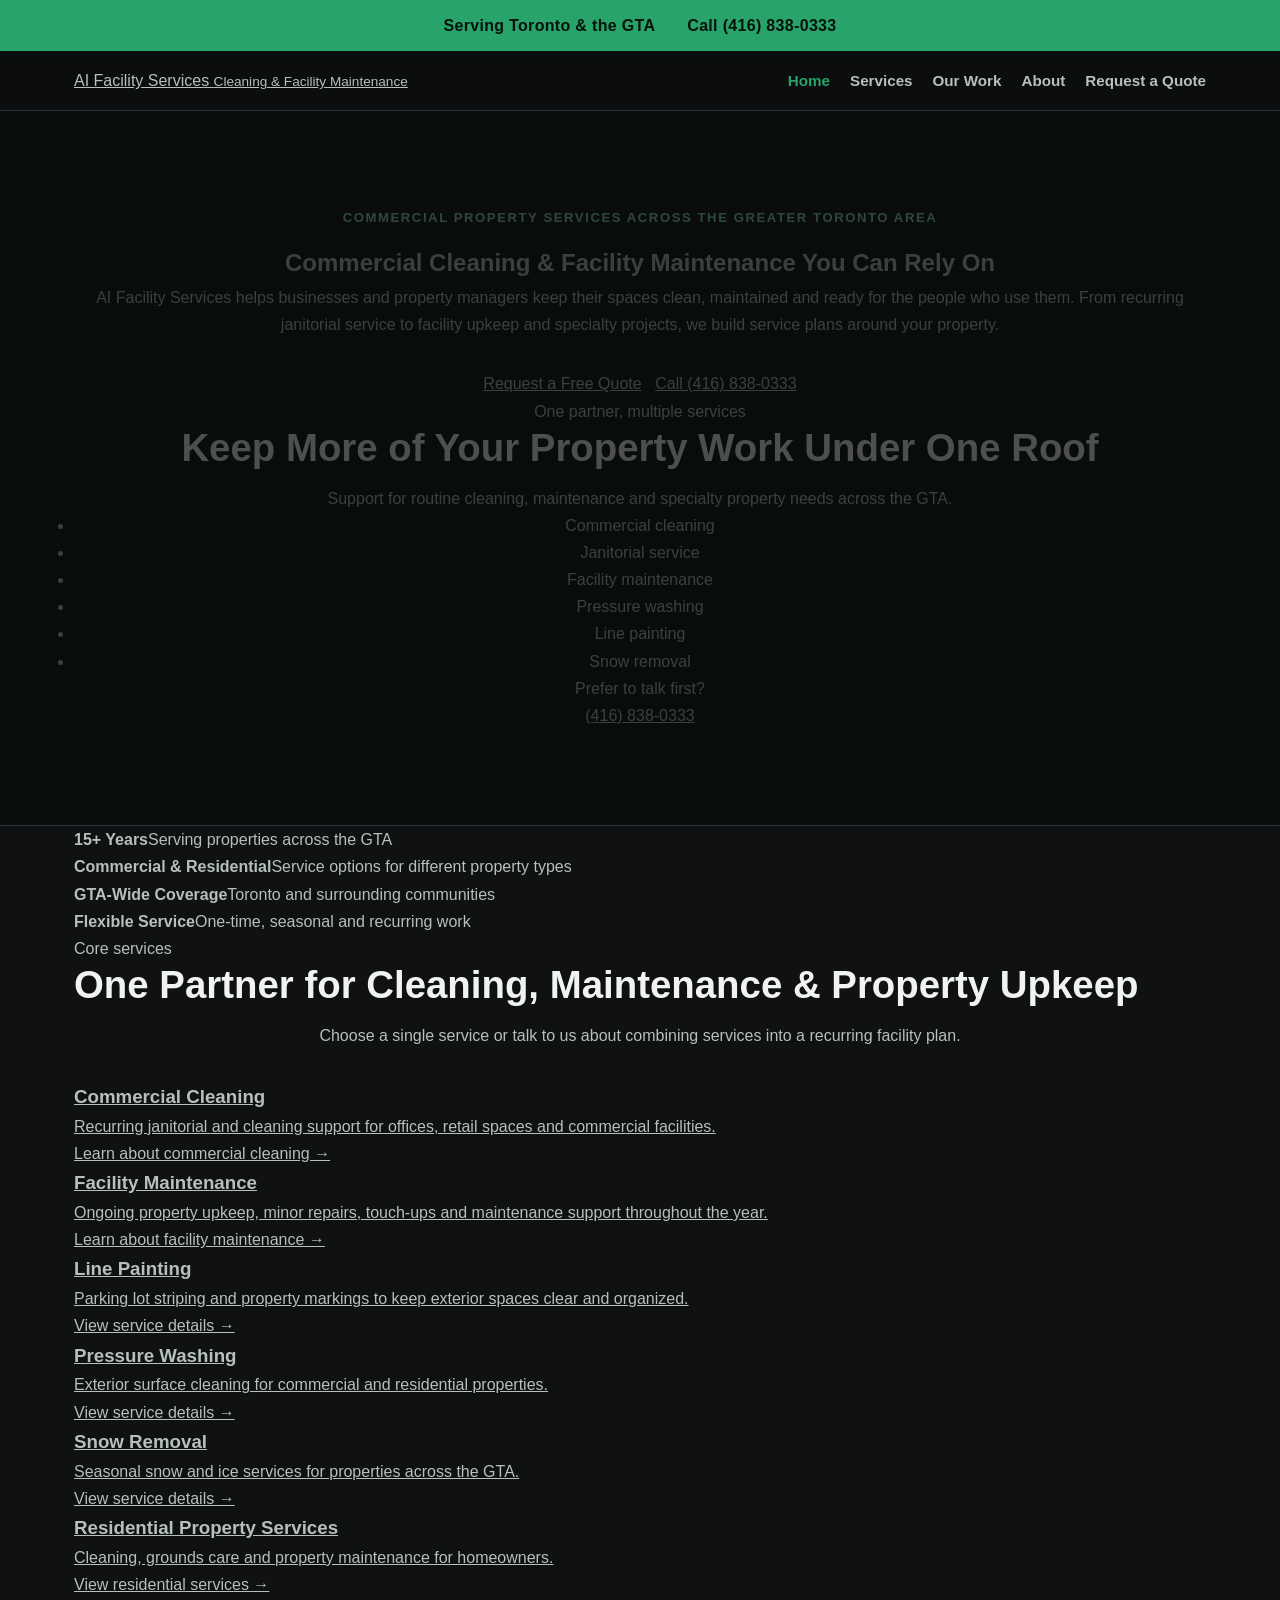
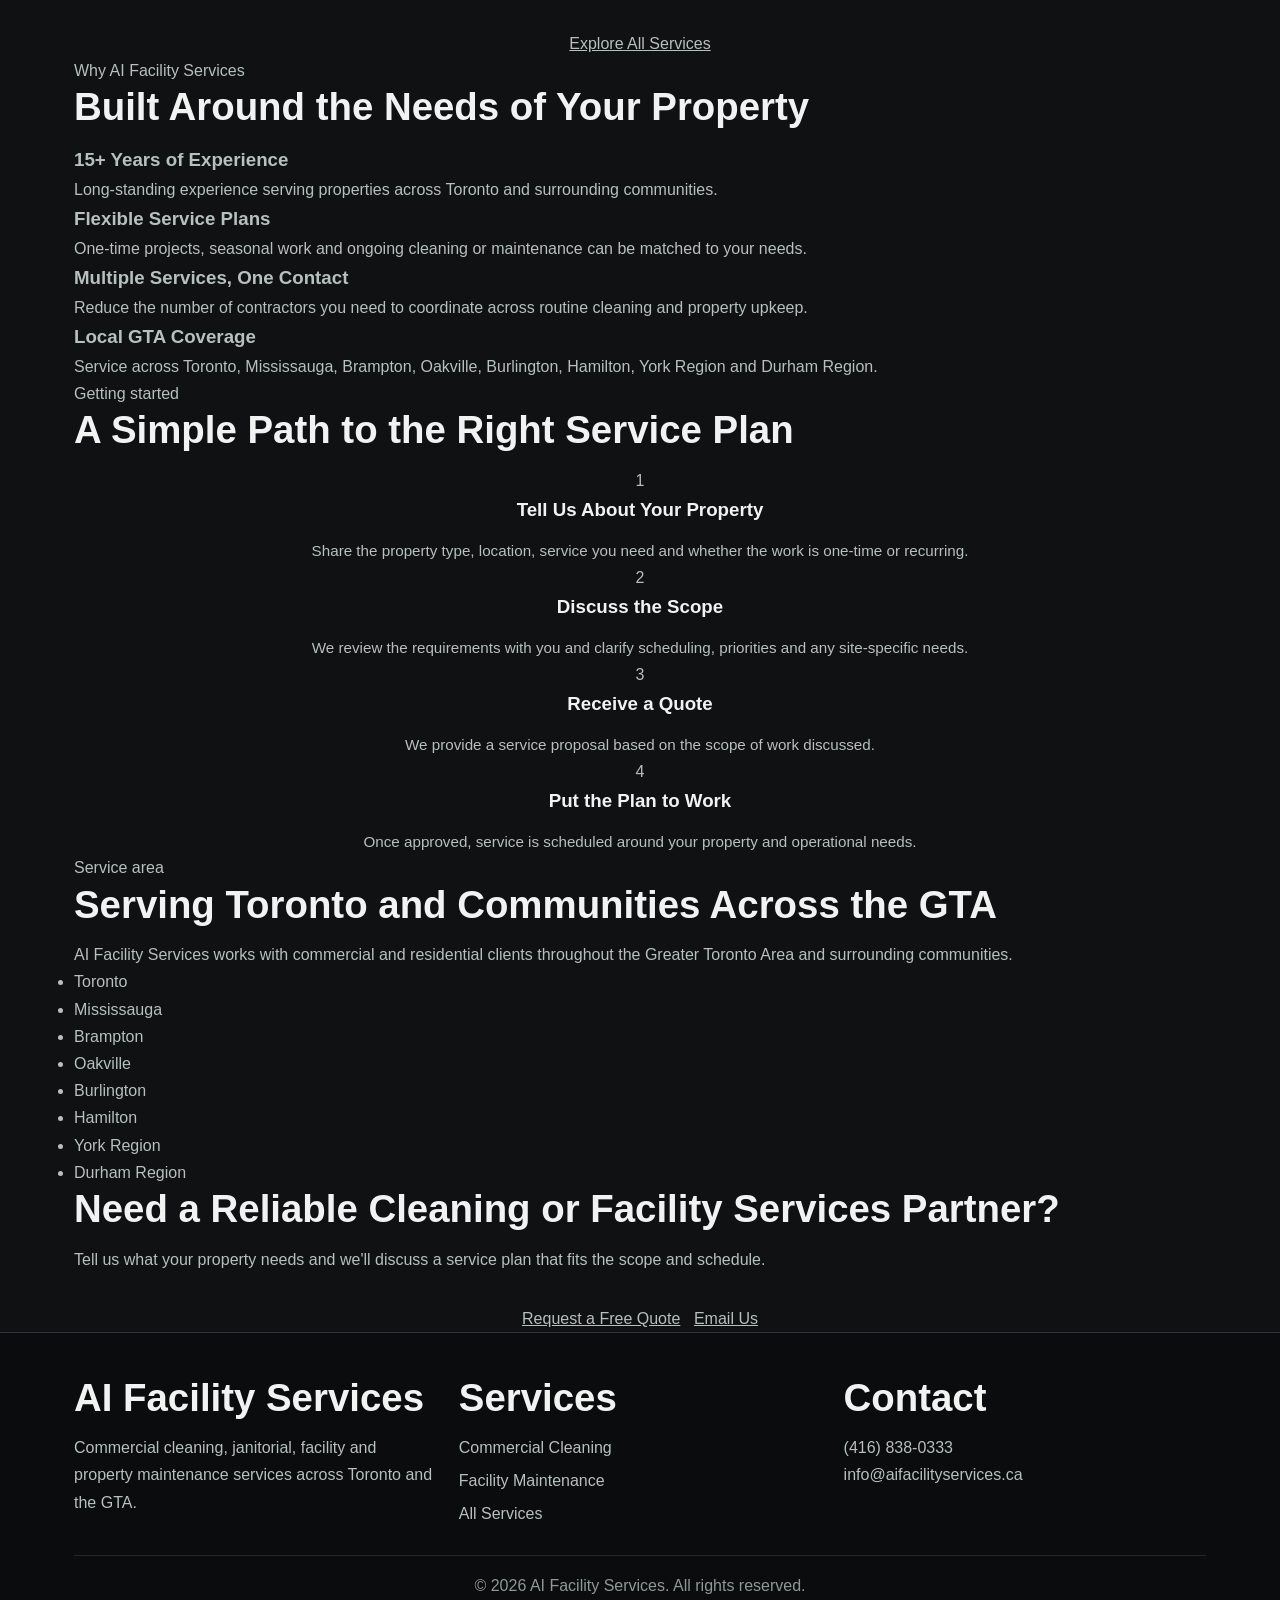
==== commit 80f133dd: "removing <span class=service-icon aria-hidden=true>●</span>" ====
--- a/index.html
+++ b/index.html
@@ -1,10 +1,42 @@
 <!DOCTYPE html>
-<html lang="en">
+<html lang="en-CA">
 <head>
     <meta charset="UTF-8">
     <meta name="viewport" content="width=device-width, initial-scale=1.0">
-    <meta name="description" content="AI Facility Services - Complete property cleaning, maintenance & repairs for residential and commercial clients in the Greater Toronto Area.">
-    <title>AI Facility Services - Commercial & Residential Cleaning in Toronto</title>
+    <meta name="description" content="AI Facility Services provides commercial cleaning, janitorial and facility maintenance services across Toronto and the GTA, backed by 15+ years of experience.">
+    <meta name="author" content="AI Facility Services">
+    <link rel="canonical" href="https://aifacilityservices.ca/">
+
+    <meta property="og:title" content="Commercial Cleaning & Facility Maintenance GTA | AI Facility Services">
+    <meta property="og:description" content="Commercial cleaning, janitorial and facility maintenance services across Toronto and the Greater Toronto Area.">
+    <meta property="og:type" content="website">
+    <meta property="og:url" content="https://aifacilityservices.ca/">
+    <meta property="og:site_name" content="AI Facility Services">
+
+    <script type="application/ld+json">
+    {
+      "@context": "https://schema.org",
+      "@type": "LocalBusiness",
+      "name": "AI Facility Services",
+      "url": "https://aifacilityservices.ca/",
+      "telephone": "+1-416-838-0333",
+      "email": "info@aifacilityservices.ca",
+      "description": "Commercial cleaning, janitorial, facility and property maintenance services serving Toronto and the Greater Toronto Area.",
+      "address": {
+        "@type": "PostalAddress",
+        "addressRegion": "ON",
+        "addressCountry": "CA"
+      },
+      "areaServed": [
+        "Toronto", "Mississauga", "Brampton", "Oakville", "Burlington", "Hamilton", "York Region", "Durham Region"
+      ],
+      "serviceType": [
+        "Commercial Cleaning", "Janitorial Services", "Facility Maintenance", "Pressure Washing", "Line Painting", "Property Maintenance", "Snow Removal"
+      ]
+    }
+    </script>
+
+    <title>Commercial Cleaning & Facility Maintenance GTA | AI Facility Services</title>
     <link rel="stylesheet" href="css/style.css">
 </head>
 <body>
@@ -14,209 +46,198 @@
     </div>
 
     <header>
-        <nav>
-            <div class="logo">
-                <h1>AI Facility Services</h1>
-                <p class="tagline">Cleaning & Facility Maintenance</p>
-            </div>
+        <nav aria-label="Main navigation">
+            <a class="brand" href="index.html" aria-label="AI Facility Services home">
+                <span class="brand-name">AI Facility Services</span>
+                <span class="tagline">Cleaning & Facility Maintenance</span>
+            </a>
             <ul class="nav-menu">
                 <li><a href="index.html" class="active">Home</a></li>
                 <li><a href="services.html">Services</a></li>
-                <li><a href="gallery.html">Gallery</a></li>
+                <li><a href="gallery.html">Our Work</a></li>
                 <li><a href="about.html">About</a></li>
-                <li><a href="contact.html">Contact</a></li>
+                <li><a href="contact.html" class="nav-cta">Request a Quote</a></li>
             </ul>
         </nav>
     </header>
 
-    <section class="hero hero-home">
-        <div class="hero-content">
-            <p class="eyebrow">COMMERCIAL PROPERTY SERVICES ACROSS THE GREATER TORONTO AREA</p>
-            <h2>Commercial Cleaning & Facility Maintenance You Can Rely On</h2>
-            <p>AI Facility Services helps businesses and property managers keep their spaces clean, maintained and ready for the people who use them. From recurring janitorial service to facility upkeep and specialty projects, we build service plans around your property.</p>
-            <div class="hero-buttons">
-                <a href="contact.html" class="btn btn-primary">Request a Free Quote</a>
-                <a href="tel:+14168380333" class="btn btn-secondary">Call (416) 838-0333</a>
-            </div>
-        </div>
-    </section>
-
-    <section class="section section-dark">
-        <div class="container">
-            <div class="section-heading">
-                <h2>ONE PARTNER, MULTIPLE SERVICES</h2>
-                <p class="subtitle">Keep More of Your Property Work Under One Roof</p>
-            </div>
-            <p class="section-intro">Support for routine cleaning, maintenance and specialty property needs across the GTA.</p>
-            <div class="features-grid">
-                <div class="feature-item">✓ Commercial cleaning</div>
-                <div class="feature-item">✓ Janitorial service</div>
-                <div class="feature-item">✓ Facility maintenance</div>
-                <div class="feature-item">✓ Pressure washing</div>
-                <div class="feature-item">✓ Line painting</div>
-                <div class="feature-item">✓ Snow removal</div>
-            </div>
-        </div>
-    </section>
-
-    <section class="section section-light">
-        <div class="container">
-            <div class="section-heading">
-                <h2>CORE SERVICES</h2>
-                <p>One Partner for Cleaning, Maintenance & Property Upkeep</p>
-            </div>
-            <p class="section-intro">Choose a single service or talk to us about combining services into a recurring facility plan.</p>
-            <div class="service-cards-grid">
-                <article class="service-card">
-                    <h3>Commercial Cleaning</h3>
-                    <p>Recurring janitorial and cleaning support for offices, retail spaces and commercial facilities.</p>
-                    <a href="#" class="learn-link">Learn about commercial cleaning →</a>
-                </article>
-                <article class="service-card">
-                    <h3>Facility Maintenance</h3>
-                    <p>Ongoing property upkeep, minor repairs, touch-ups and maintenance support throughout the year.</p>
-                    <a href="#" class="learn-link">Learn about facility maintenance →</a>
-                </article>
-                <article class="service-card">
-                    <h3>Line Painting</h3>
-                    <p>Parking lot striping and property markings to keep exterior spaces clear and organized.</p>
-                    <a href="#" class="learn-link">View service details →</a>
-                </article>
-                <article class="service-card">
-                    <h3>Pressure Washing</h3>
-                    <p>Exterior surface cleaning for commercial and residential properties.</p>
-                    <a href="#" class="learn-link">View service details →</a>
-                </article>
-                <article class="service-card">
-                    <h3>Snow Removal</h3>
-                    <p>Seasonal snow and ice services for entrances, pathways, parking lots, and access routes.</p>
-                    <a href="#" class="learn-link">View service details →</a>
-                </article>
-                <article class="service-card">
-                    <h3>Residential Property Services</h3>
-                    <p>Cleaning, grounds care and property maintenance for homeowners.</p>
-                    <a href="#" class="learn-link">View residential services →</a>
-                </article>
-            </div>
-            <div class="centered-action">
-                <a href="contact.html" class="btn btn-primary">Explore All Services</a>
-            </div>
-        </div>
-    </section>
-
-    <section class="section section-dark">
-        <div class="container">
-            <div class="section-heading">
-                <h2>WHY AI FACILITY SERVICES</h2>
-                <p>Built Around the Needs of Your Property</p>
-            </div>
-            <div class="why-grid">
-                <div class="why-card">
-                    <h3>15+ Years of Experience</h3>
-                    <p>Long-standing experience serving properties across Toronto and surrounding communities.</p>
-                </div>
-                <div class="why-card">
-                    <h3>Flexible Service Plans</h3>
-                    <p>One-time projects, seasonal work and ongoing cleaning or maintenance can be matched to your needs.</p>
-                </div>
-                <div class="why-card">
-                    <h3>Multiple Services, One Contact</h3>
-                    <p>Reduce the number of contractors you need to coordinate across routine cleaning and property upkeep.</p>
-                </div>
-                <div class="why-card">
-                    <h3>Local GTA Coverage</h3>
-                    <p>Service across Toronto, Mississauga, Brampton, Oakville, Burlington, Hamilton, York Region and Durham Region.</p>
-                </div>
-            </div>
-        </div>
-    </section>
-
-    <section class="section section-light">
-        <div class="container">
-            <div class="section-heading">
-                <h2>GETTING STARTED</h2>
-                <p>A Simple Path to the Right Service Plan</p>
-            </div>
-            <div class="process-steps">
-                <div class="process-step">
-                    <div class="step-number">1</div>
-                    <h3>Tell Us About Your Property</h3>
-                    <p>Share the property type, location, service you need and whether the work is one-time or recurring.</p>
-                </div>
-                <div class="process-step">
-                    <div class="step-number">2</div>
-                    <h3>Discuss the Scope</h3>
-                    <p>We review the requirements with you and clarify scheduling, priorities and any site-specific needs.</p>
-                </div>
-                <div class="process-step">
-                    <div class="step-number">3</div>
-                    <h3>Receive a Quote</h3>
-                    <p>We provide a service proposal based on the scope of work discussed.</p>
-                </div>
-                <div class="process-step">
-                    <div class="step-number">4</div>
-                    <h3>Put the Plan to Work</h3>
-                    <p>Once approved, service is scheduled around your property and operational needs.</p>
-                </div>
-            </div>
-        </div>
-    </section>
-
-    <section class="section section-dark">
-        <div class="container">
-            <div class="section-heading">
-                <h2>SERVICE AREA</h2>
-                <p>Serving Toronto and Communities Across the GTA</p>
-            </div>
-            <p class="section-intro">AI Facility Services works with commercial and residential clients throughout the Greater Toronto Area and surrounding communities.</p>
-            <div class="service-areas-grid">
-                <div class="area-item">✓ Toronto</div>
-                <div class="area-item">✓ Mississauga</div>
-                <div class="area-item">✓ Brampton</div>
-                <div class="area-item">✓ Oakville</div>
-                <div class="area-item">✓ Burlington</div>
-                <div class="area-item">✓ Hamilton</div>
-                <div class="area-item">✓ York Region</div>
-                <div class="area-item">✓ Durham Region</div>
-            </div>
-        </div>
-    </section>
-
-    <section class="section section-cta">
-        <div class="container">
-            <h2>Need a Reliable Cleaning or Facility Services Partner?</h2>
-            <p>Tell us what your property needs and we'll discuss a service plan that fits the scope and schedule.</p>
-            <div class="cta-buttons">
-                <a href="contact.html" class="btn btn-primary">Request a Free Quote</a>
-                <a href="mailto:info@aifacilityservices.ca" class="btn btn-secondary">Email Us</a>
-            </div>
-        </div>
-    </section>
+    <main>
+        <section class="hero">
+            <div class="container hero-inner">
+                <div class="hero-copy">
+                    <p class="eyebrow">Commercial property services across the Greater Toronto Area</p>
+                    <h1>Commercial Cleaning & Facility Maintenance You Can Rely On</h1>
+                    <p class="hero-lead">AI Facility Services helps businesses and property managers keep their spaces clean, maintained and ready for the people who use them. From recurring janitorial service to facility upkeep and specialty projects, we build service plans around your property.</p>
+                    <div class="hero-buttons">
+                        <a href="contact.html" class="cta-button">Request a Free Quote</a>
+                        <a href="tel:+14168380333" class="cta-button-secondary">Call (416) 838-0333</a>
+                    </div>
+                </div>
+
+                <aside class="hero-panel" aria-label="AI Facility Services overview">
+                    <p class="hero-panel-label">One partner, multiple services</p>
+                    <h2>Keep More of Your Property Work Under One Roof</h2>
+                    <p>Support for routine cleaning, maintenance and specialty property needs across the GTA.</p>
+                    <ul class="hero-service-list">
+                        <li>Commercial cleaning</li>
+                        <li>Janitorial service</li>
+                        <li>Facility maintenance</li>
+                        <li>Pressure washing</li>
+                        <li>Line painting</li>
+                        <li>Snow removal</li>
+                    </ul>
+                    <div class="hero-panel-call">
+                        Prefer to talk first?<br>
+                        <a href="tel:+14168380333">(416) 838-0333</a>
+                    </div>
+                </aside>
+            </div>
+        </section>
+
+        <section class="trust-strip" aria-label="Company highlights">
+            <div class="container trust-grid">
+                <div class="trust-item"><strong>15+ Years</strong><span>Serving properties across the GTA</span></div>
+                <div class="trust-item"><strong>Commercial & Residential</strong><span>Service options for different property types</span></div>
+                <div class="trust-item"><strong>GTA-Wide Coverage</strong><span>Toronto and surrounding communities</span></div>
+                <div class="trust-item"><strong>Flexible Service</strong><span>One-time, seasonal and recurring work</span></div>
+            </div>
+        </section>
+
+        <section class="quick-services">
+            <div class="container">
+                <p class="section-kicker">Core services</p>
+                <h2>One Partner for Cleaning, Maintenance & Property Upkeep</h2>
+                <p class="section-intro">Choose a single service or talk to us about combining services into a recurring facility plan.</p>
+                <div class="services-preview">
+                    <a class="service-preview" href="commercial-cleaning.html">
+                        
+                        <h3>Commercial Cleaning</h3>
+                        <p>Recurring janitorial and cleaning support for offices, retail spaces and commercial facilities.</p>
+                        <span class="text-link">Learn about commercial cleaning →</span>
+                    </a>
+                    <a class="service-preview" href="facility-maintenance.html">
+                        
+                        <h3>Facility Maintenance</h3>
+                        <p>Ongoing property upkeep, minor repairs, touch-ups and maintenance support throughout the year.</p>
+                        <span class="text-link">Learn about facility maintenance →</span>
+                    </a>
+                    <a class="service-preview" href="services.html#line-painting">
+                        
+                        <h3>Line Painting</h3>
+                        <p>Parking lot striping and property markings to keep exterior spaces clear and organized.</p>
+                        <span class="text-link">View service details →</span>
+                    </a>
+                    <a class="service-preview" href="services.html#pressure-washing">
+                        
+                        <h3>Pressure Washing</h3>
+                        <p>Exterior surface cleaning for commercial and residential properties.</p>
+                        <span class="text-link">View service details →</span>
+                    </a>
+                    <a class="service-preview" href="services.html#snow-removal">
+                        
+                        <h3>Snow Removal</h3>
+                        <p>Seasonal snow and ice services for properties across the GTA.</p>
+                        <span class="text-link">View service details →</span>
+                    </a>
+                    <a class="service-preview" href="services.html#residential">
+                        
+                        <h3>Residential Property Services</h3>
+                        <p>Cleaning, grounds care and property maintenance for homeowners.</p>
+                        <span class="text-link">View residential services →</span>
+                    </a>
+                </div>
+                <div class="centered-action">
+                    <a href="services.html" class="cta-button">Explore All Services</a>
+                </div>
+            </div>
+        </section>
+
+        <section class="why-choose-us">
+            <div class="container">
+                <p class="section-kicker light">Why AI Facility Services</p>
+                <h2>Built Around the Needs of Your Property</h2>
+                <div class="benefits">
+                    <div class="benefit-card">
+                        <h3>15+ Years of Experience</h3>
+                        <p>Long-standing experience serving properties across Toronto and surrounding communities.</p>
+                    </div>
+                    <div class="benefit-card">
+                        <h3>Flexible Service Plans</h3>
+                        <p>One-time projects, seasonal work and ongoing cleaning or maintenance can be matched to your needs.</p>
+                    </div>
+                    <div class="benefit-card">
+                        <h3>Multiple Services, One Contact</h3>
+                        <p>Reduce the number of contractors you need to coordinate across routine cleaning and property upkeep.</p>
+                    </div>
+                    <div class="benefit-card">
+                        <h3>Local GTA Coverage</h3>
+                        <p>Service across Toronto, Mississauga, Brampton, Oakville, Burlington, Hamilton, York Region and Durham Region.</p>
+                    </div>
+                </div>
+            </div>
+        </section>
+
+        <section class="process-section">
+            <div class="container">
+                <p class="section-kicker">Getting started</p>
+                <h2>A Simple Path to the Right Service Plan</h2>
+                <div class="process-grid">
+                    <div class="process-step"><span>1</span><h3>Tell Us About Your Property</h3><p>Share the property type, location, service you need and whether the work is one-time or recurring.</p></div>
+                    <div class="process-step"><span>2</span><h3>Discuss the Scope</h3><p>We review the requirements with you and clarify scheduling, priorities and any site-specific needs.</p></div>
+                    <div class="process-step"><span>3</span><h3>Receive a Quote</h3><p>We provide a service proposal based on the scope of work discussed.</p></div>
+                    <div class="process-step"><span>4</span><h3>Put the Plan to Work</h3><p>Once approved, service is scheduled around your property and operational needs.</p></div>
+                </div>
+            </div>
+        </section>
+
+        <section class="service-area-section">
+            <div class="container service-area-grid">
+                <div>
+                    <p class="section-kicker">Service area</p>
+                    <h2>Serving Toronto and Communities Across the GTA</h2>
+                    <p>AI Facility Services works with commercial and residential clients throughout the Greater Toronto Area and surrounding communities.</p>
+                </div>
+                <ul class="area-list">
+                    <li>Toronto</li><li>Mississauga</li><li>Brampton</li><li>Oakville</li><li>Burlington</li><li>Hamilton</li><li>York Region</li><li>Durham Region</li>
+                </ul>
+            </div>
+        </section>
+
+        <section class="cta-section">
+            <div class="container">
+                <h2>Need a Reliable Cleaning or Facility Services Partner?</h2>
+                <p>Tell us what your property needs and we'll discuss a service plan that fits the scope and schedule.</p>
+                <div class="hero-buttons">
+                    <a href="contact.html" class="cta-button cta-on-blue">Request a Free Quote</a>
+                    <a href="mailto:info@aifacilityservices.ca" class="cta-button-secondary">Email Us</a>
+                </div>
+            </div>
+        </section>
+    </main>
 
     <footer>
         <div class="container">
             <div class="footer-content">
                 <div class="footer-section">
-                    <h4>AI Facility Services</h4>
-                    <p>Commercial cleaning, janitorial, facility and property maintenance.</p>
+                    <h2>AI Facility Services</h2>
+                    <p>Commercial cleaning, janitorial, facility and property maintenance services across Toronto and the GTA.</p>
                 </div>
                 <div class="footer-section">
-                    <h4>Services</h4>
+                    <h2>Services</h2>
                     <ul>
-                        <li><a href="services.html">Commercial Cleaning</a></li>
-                        <li><a href="services.html">Facility Maintenance</a></li>
-                        <li><a href="services.html">Pressure Washing</a></li>
-                        <li><a href="services.html">Line Painting</a></li>
+                        <li><a href="commercial-cleaning.html">Commercial Cleaning</a></li>
+                        <li><a href="facility-maintenance.html">Facility Maintenance</a></li>
+                        <li><a href="services.html">All Services</a></li>
                     </ul>
                 </div>
                 <div class="footer-section">
-                    <h4>Contact</h4>
+                    <h2>Contact</h2>
                     <p><a href="tel:+14168380333">(416) 838-0333</a></p>
                     <p><a href="mailto:info@aifacilityservices.ca">info@aifacilityservices.ca</a></p>
                 </div>
             </div>
             <div class="footer-bottom">
-                <p>&copy; 2024 AI Facility Services. All rights reserved.</p>
+                <p>&copy; 2026 AI Facility Services. All rights reserved.</p>
             </div>
         </div>
     </footer>
